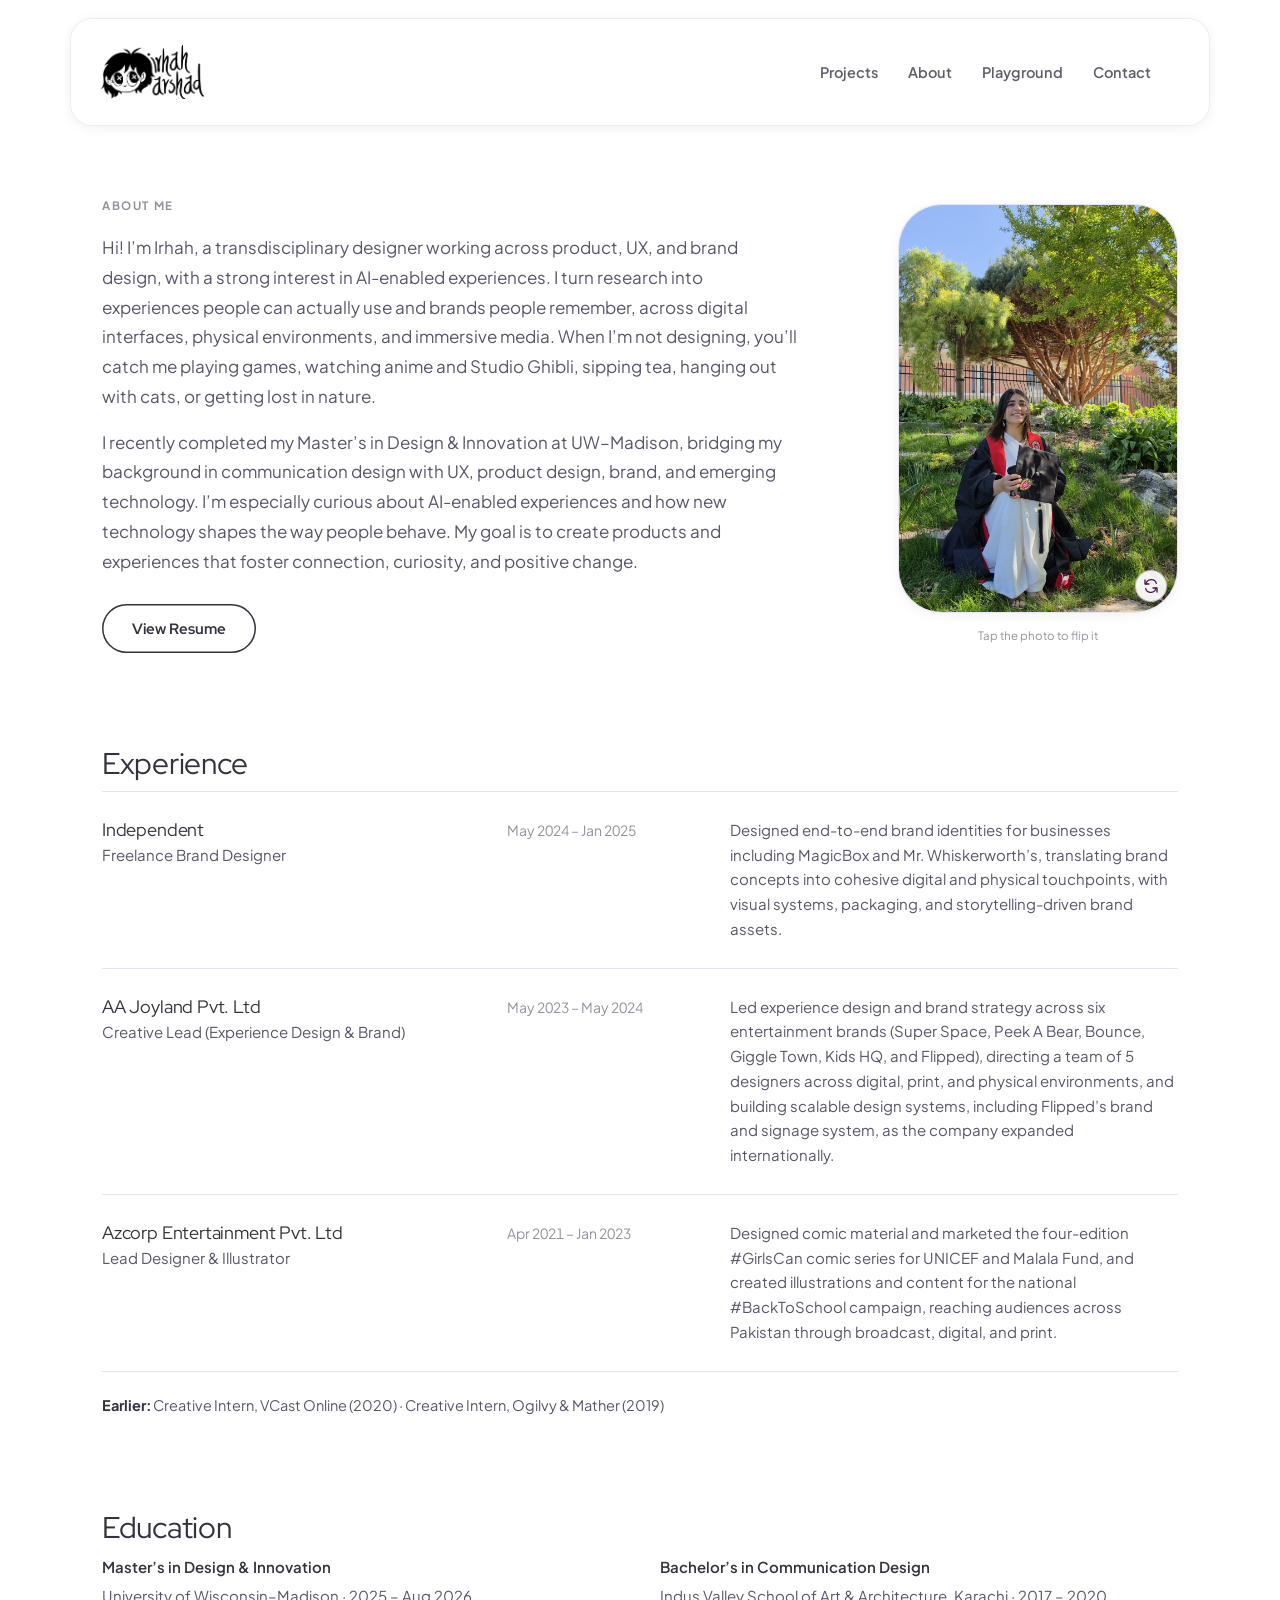
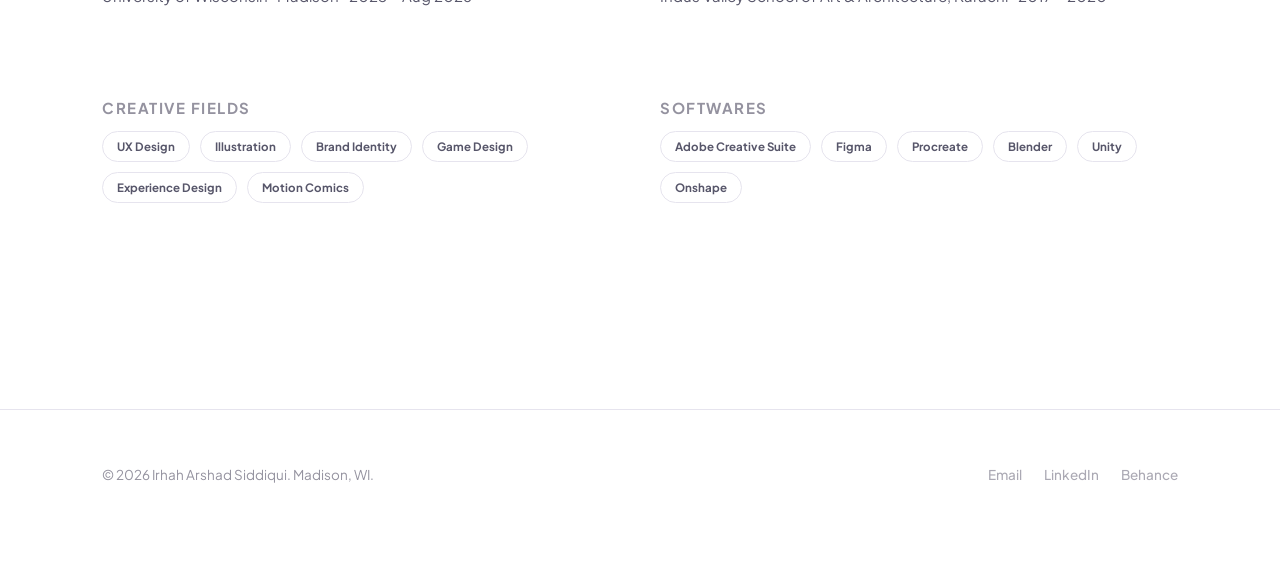
==== about.html @ 3fa9f6f8 "Add favicon, add Imposter Lamp photo slideshow to the Playground, redesign the About page, re-crop t" ====
<!doctype html>
<html lang="en">
<head>
<meta charset="utf-8">
<meta name="viewport" content="width=device-width, initial-scale=1">
<title>About &middot; Irhah Arshad Siddiqui</title>
<link rel="stylesheet" href="css/style.css?v=7">
<link rel="icon" href="favicon.ico" sizes="any">
<link rel="icon" type="image/png" sizes="32x32" href="assets/favicon/favicon-32.png">
<link rel="icon" type="image/png" sizes="16x16" href="assets/favicon/favicon-16.png">
<link rel="apple-touch-icon" href="assets/favicon/apple-touch-icon.png">
    <style>
    .ab-main { padding-top: clamp(150px, 22vh, 200px); padding-bottom: 110px; }
    .ab-eyebrow { display: block; margin-bottom: 20px; font-weight: 700; font-size: 11.5px; letter-spacing: 0.14em; text-transform: uppercase; color: var(--ink-faint); }
    .ab-statement { font-family: var(--font-serif); font-weight: 400; font-size: clamp(24px, 3.3vw, 40px); line-height: 1.28; letter-spacing: -0.005em; color: var(--ink); max-width: 28em; margin: 0; text-wrap: pretty; }
    .ab-sub { margin: 26px 0 0; max-width: 56ch; font-size: 16.5px; line-height: 1.7; color: var(--ink-soft); }
    .ab-intro .btn { margin-top: 28px; }

    .ab-intro { display: grid; grid-template-columns: minmax(0, 1fr) auto; gap: 40px clamp(36px, 6vw, 80px); align-items: center; }
    .ab-intro .ab-statement, .ab-intro .ab-sub { font-family: var(--font); font-weight: 400; font-size: 17px; line-height: 1.75; letter-spacing: 0; color: var(--ink-soft); max-width: 58ch; margin: 0; }
    .ab-intro .ab-sub { margin-top: 16px; }
    .ab-photo { margin: 0; width: clamp(220px, 24vw, 280px); }
    .ab-photo .id-card-block { margin: 0; }
    .ab-photo figcaption { margin-top: 10px; font-size: 15px; font-weight: 600; color: var(--ink); text-align: center; }
    @media (max-width: 860px) { .ab-intro { grid-template-columns: 1fr; } .ab-photo { width: min(60vw, 240px); margin: 8px auto 0; } }

    /* scattered picture cards */
    .ab-scatter { display: flex; flex-direction: column; max-width: 820px; margin: clamp(48px, 7vw, 90px) auto 0; padding-bottom: 20px; }
    .pc { margin: 0; width: clamp(210px, 26vw, 300px); transition: transform .45s cubic-bezier(.2,.8,.3,1), opacity .6s ease; }
    .pc + .pc { margin-top: clamp(-210px, -15vw, -120px); }
    .pc[data-side="l"] { align-self: flex-start; margin-left: clamp(0px, 3vw, 40px); }
    .pc[data-side="r"] { align-self: flex-end; margin-right: clamp(0px, 3vw, 40px); }
    .pc:not(.pc-id) { transform: rotate(var(--rot, 0deg)); }
    .pc:not(.pc-id):hover { transform: rotate(0deg) translateY(-6px); }
    .pc.pre { opacity: 0; }
    .pc[data-side="l"].pre { transform: translateX(-56px) rotate(var(--rot, 0deg)); }
    .pc[data-side="r"].pre { transform: translateX(56px) rotate(var(--rot, 0deg)); }
    .pc-media { position: relative; aspect-ratio: 4 / 5; border-radius: 22px; background: var(--tint); overflow: hidden; display: grid; place-items: center; box-shadow: 0 14px 30px rgba(22,21,29,0.10); }
    .pc-icon { width: 34%; height: auto; color: rgba(52,50,62,0.55); }
    .pc-media img { position: absolute; inset: 0; width: 100%; height: 100%; object-fit: cover; display: block; }
    .pc figcaption { margin-top: 12px; font-size: 15px; font-weight: 600; color: var(--ink); text-align: center; }
    .pc-id { width: clamp(220px, 26vw, 280px); }
    .pc-id .id-card-block { margin: 0; }
    .pc-id figcaption { margin-top: 10px; }

    /* experience */
    .ab-section { margin-top: clamp(56px, 7vw, 96px); }
    .ab-section > h2 { font-family: var(--font-serif); font-weight: 400; font-size: clamp(22px, 2.6vw, 30px); margin: 0 0 8px; }
    .ab-row { display: grid; grid-template-columns: minmax(0, 1.1fr) minmax(0, 0.55fr) minmax(0, 1.35fr); gap: 12px 40px; padding: 26px 0; border-top: 1px solid var(--border); align-items: baseline; }
    .ab-row:last-of-type { border-bottom: 1px solid var(--border); }
    .ab-row h3 { font-size: 18px; margin: 0; }
    .ab-row .role { display: block; margin-top: 4px; font-size: 15px; color: var(--ink-soft); font-weight: 400; font-family: var(--font); }
    .ab-row .when { font-size: 14px; color: var(--ink-faint); font-variant-numeric: tabular-nums; }
    .ab-row p { margin: 0; font-size: 15px; line-height: 1.65; color: var(--ink-soft); }
    .ab-also { margin: 22px 0 0; font-size: 14.5px; color: var(--ink-soft); }
    .ab-also strong { color: var(--ink); }
    .ab-edu { display: grid; grid-template-columns: repeat(2, minmax(0, 1fr)); gap: 24px 40px; margin-top: 8px; }
    .ab-edu p { margin: 0; font-size: 15px; color: var(--ink-soft); }
    .ab-edu .deg { color: var(--ink); font-weight: 600; margin-bottom: 4px; }
    .ab-tools { display: grid; grid-template-columns: repeat(2, minmax(0, 1fr)); gap: 32px 40px; margin-top: 8px; }
    .ab-tools h3 { font-size: 15px; margin: 0 0 14px; color: var(--ink-faint); font-family: var(--font); font-weight: 700; letter-spacing: 0.1em; text-transform: uppercase; }
    .ab-tools .tag-row { display: flex; flex-wrap: wrap; gap: 10px; }
    @media (max-width: 860px) {
      .ab-row { grid-template-columns: 1fr; gap: 6px; padding: 22px 0; }
      .ab-edu, .ab-tools { grid-template-columns: 1fr; }
      .pc { width: min(44vw, 230px); }
      .pc + .pc { margin-top: -90px; }
      .pc-id { width: min(60vw, 240px); }
      .pc-id + .pc { margin-top: 12px; }
      .pc[data-side="l"] { margin-left: 0; } .pc[data-side="r"] { margin-right: 0; }
    }
    @media (max-width: 480px) { .ab-main { padding-inline: 24px; } .pc[data-side="r"] { margin-right: 4px; } }
    @media (prefers-reduced-motion: reduce) { .pc { transition: none; } .pc.pre { opacity: 1; transform: rotate(var(--rot, 0deg)); } }
  </style>
</head>
<body>

<nav class="site-nav">
  <div class="nav-row">
    <a class="logo" href="index.html">
      <img class="logo-light" src="assets/logo-black.png" alt="Irhah Arshad">
      <img class="logo-dark" src="assets/logo-white.png" alt="Irhah Arshad">
    </a>
    <div class="nav-right">
      <div class="nav-links">
        <a href="index.html#work">Projects</a>
        <a href="about.html">About</a>
        <a href="playground.html">Playground</a>
        <a href="contact.html">Contact</a>
      </div>
      <div class="nav-tools">
        <button class="icon-btn hamburger" data-hamburger aria-label="Open menu" aria-expanded="false">
          <svg viewBox="0 0 24 24" fill="none" stroke="currentColor" stroke-width="1.8" stroke-linecap="round"><path d="M4 7h16M4 12h16M4 17h16"/></svg>
        </button>
      </div>
    </div>
  </div>
  <div class="mobile-menu">
    <a href="index.html#work">Projects</a>
    <a href="about.html">About</a>
    <a href="playground.html">Playground</a>
    <a href="contact.html">Contact</a>
  </div>
</nav>


<main class="wrap ab-main">

  <section class="ab-intro reveal">
    <div class="ab-intro-text">
      <span class="ab-eyebrow">About me</span>
      <p class="ab-statement">Hi! I&rsquo;m Irhah, a transdisciplinary designer working across product, UX, and brand design, with a strong interest in AI-enabled experiences. I turn research into experiences people can actually use and brands people remember, across digital interfaces, physical environments, and immersive media. When I&rsquo;m not designing, you&rsquo;ll catch me playing games, watching anime and Studio Ghibli, sipping tea, hanging out with cats, or getting lost in nature.</p>
      <p class="ab-sub">I recently completed my Master&rsquo;s in Design &amp; Innovation at UW&ndash;Madison, bridging my background in communication design with UX, product design, brand, and emerging technology. I&rsquo;m especially curious about AI-enabled experiences and how new technology shapes the way people behave. My goal is to create products and experiences that foster connection, curiosity, and positive change.</p>
      <a class="btn btn-primary" href="assets/Irhah-Arshad-Resume.pdf" target="_blank" rel="noopener">View Resume</a>
    </div>
    <figure class="ab-photo">
    <div class="id-card-block">
      <div class="id-card-stage">
        <div class="id-card-wrap">
          <div class="id-card" data-id-card>
            <div class="id-card-flip" data-flip>
              <div class="id-card-face front">
                <img class="id-card-photo" src="assets/about/irhah-graduation.jpg" alt="Irhah Arshad Siddiqui at her graduation, holding her cap, on the UW&ndash;Madison campus">
                <span class="flip-badge" aria-hidden="true">
                  <svg viewBox="0 0 24 24" fill="none" stroke="currentColor" stroke-width="2" stroke-linecap="round" stroke-linejoin="round"><path d="M3 3v6h6"/><path d="M21 21v-6h-6"/><path d="M4.5 9A8 8 0 0 1 20 8M19.5 15A8 8 0 0 1 4 16"/></svg>
                </span>
              </div>
              <div class="id-card-face back">
                <svg class="id-card-art" viewBox="0 0 275 402" fill="none" xmlns="http://www.w3.org/2000/svg" data-card-svg></svg>
                <span class="id-card-label">Designer ID</span>
                <div class="id-card-fields" data-fields></div>
              </div>
            </div>
          </div>
        </div>
      </div>
      <p class="id-card-hint">Tap the photo to flip it</p>
    </div>
    </figure>
  </section>

  <section class="ab-section">
    <h2>Experience</h2>
    <div class="ab-row"><div><h3>Independent</h3><span class="role">Freelance Brand Designer</span></div><span class="when">May 2024 &ndash; Jan 2025</span><p>Designed end-to-end brand identities for businesses including MagicBox and Mr. Whiskerworth&rsquo;s, translating brand concepts into cohesive digital and physical touchpoints, with visual systems, packaging, and storytelling-driven brand assets.</p></div>
    <div class="ab-row"><div><h3>AA Joyland Pvt. Ltd</h3><span class="role">Creative Lead (Experience Design &amp; Brand)</span></div><span class="when">May 2023 &ndash; May 2024</span><p>Led experience design and brand strategy across six entertainment brands (Super Space, Peek A Bear, Bounce, Giggle Town, Kids HQ, and Flipped), directing a team of 5 designers across digital, print, and physical environments, and building scalable design systems, including Flipped&rsquo;s brand and signage system, as the company expanded internationally.</p></div>
    <div class="ab-row"><div><h3>Azcorp Entertainment Pvt. Ltd</h3><span class="role">Lead Designer &amp; Illustrator</span></div><span class="when">Apr 2021 &ndash; Jan 2023</span><p>Designed comic material and marketed the four-edition #GirlsCan comic series for UNICEF and Malala Fund, and created illustrations and content for the national #BackToSchool campaign, reaching audiences across Pakistan through broadcast, digital, and print.</p></div>
    <p class="ab-also"><strong>Earlier:</strong> Creative Intern, VCast Online (2020) &middot; Creative Intern, Ogilvy &amp; Mather (2019)</p>
  </section>

  <section class="ab-section">
    <h2>Education</h2>
    <div class="ab-edu">
      <div><p class="deg">Master&rsquo;s in Design &amp; Innovation</p><p>University of Wisconsin&ndash;Madison &middot; 2025 &ndash; Aug 2026</p></div>
      <div><p class="deg">Bachelor&rsquo;s in Communication Design</p><p>Indus Valley School of Art &amp; Architecture, Karachi &middot; 2017 &ndash; 2020</p></div>
    </div>
  </section>

  <section class="ab-section">
    <div class="ab-tools">
      <div><h3>Creative fields</h3><div class="tag-row"><span class="tag-outline">UX Design</span><span class="tag-outline">Illustration</span><span class="tag-outline">Brand Identity</span><span class="tag-outline">Game Design</span><span class="tag-outline">Experience Design</span><span class="tag-outline">Motion Comics</span></div></div>
      <div><h3>Softwares</h3><div class="tag-row"><span class="tag-outline">Adobe Creative Suite</span><span class="tag-outline">Figma</span><span class="tag-outline">Procreate</span><span class="tag-outline">Blender</span><span class="tag-outline">Unity</span><span class="tag-outline">Onshape</span></div></div>
    </div>
  </section>

</main>

<footer class="site-footer">
  <div class="wrap footer-row">
    <div>© 2026 Irhah Arshad Siddiqui. Madison, WI.</div>
    <div class="footer-links">
      <a href="mailto:irhahdesigns@gmail.com">Email</a>
      <a href="https://www.linkedin.com/in/irhah-arshad" target="_blank" rel="noopener">LinkedIn</a>
      <a href="https://www.behance.net/irhaharshad" target="_blank" rel="noopener">Behance</a>
    </div>
  </div>
</footer>

<script src="js/main.js?v=6"></script>
<script>window.va = window.va || function () { (window.vaq = window.vaq || []).push(arguments); };</script>
<script defer src="/_vercel/insights/script.js"></script>
</body>
</html>
---- css/style.css ----
/* ==========================================================================
   Irhah Arshad Siddiqui — Portfolio Design System
   Two-typeface pairing: Red Hat Display (--font-serif, the site's "display"
   token — kept the same variable name so every existing heading/button rule
   that already reads it just picks up the new face) for headings (h1–h4)
   and buttons, Plus Jakarta Sans (--font) for body copy, nav, and labels.
   White base, glass nav, per-project accent color.
   ========================================================================== */

@import url('https://fonts.googleapis.com/css2?family=Red+Hat+Display:ital,wght@0,400;0,500;0,600;0,700;0,800;1,400;1,500&display=swap');
@import url('https://fonts.googleapis.com/css2?family=Plus+Jakarta+Sans:ital,wght@0,400;0,500;0,600;0,700;0,800;1,400;1,500&display=swap');
@import url('https://fonts.googleapis.com/css2?family=Poppins:wght@400;500;600;700&display=swap');
@import url('https://fonts.googleapis.com/css2?family=Playfair+Display:wght@400;600;700&display=swap');
@import url('https://fonts.googleapis.com/css2?family=Source+Sans+3:wght@400;600;700&display=swap');

:root {
  /* Neutrals — a cool, faintly violet-leaning gray scale (not pure gray),
     tuned to sit near the purple accent rather than fight it. */
  --bg: #ffffff;
  --bg-soft: #f6f5f9;
  --ink: #34323e;
  --ink-soft: #57566a;
  --ink-faint: #94929f;
  --border: #e6e4ee;
  --card-bg: #ffffff;

  --nav-bg: rgba(255, 255, 255, 0.68);
  --nav-border: rgba(22, 21, 29, 0.08);

  /* Default accent — neutral ink everywhere except inside a project, where
     each case study overrides these three via inline style on <body> */
  --accent: var(--ink);
  --accent-ink: #ffffff;
  --accent-tint: var(--bg-soft);
  --accent-tint-strong: var(--border);

  --font: 'Plus Jakarta Sans', -apple-system, BlinkMacSystemFont, 'Segoe UI', sans-serif;
  --font-serif: 'Red Hat Display', var(--font);
  --font-mono: var(--font);

  /* Type scale — one family, wide weight range */
  --fs-display: clamp(38px, 6vw, 60px);
  --fs-h1: clamp(32px, 4.6vw, 48px);
  --fs-h2: clamp(24px, 3vw, 32px);
  --fs-h3: 19px;
  --fs-body-lg: 17px;
  --fs-body: 15.5px;
  --fs-small: 13.5px;
  --fs-label: 12px;

  --r-sm: 10px;
  --r-md: 16px;
  --r-lg: 22px;
  --r-pill: 999px;
  --shadow-sm: 0 2px 12px rgba(22, 21, 29, 0.06);
  --shadow-md: 0 14px 34px rgba(22, 21, 29, 0.11);

  --gap-md: 28px;
  --gap-lg: 52px;
  --gap-xl: 96px;

  color-scheme: light;
}


/* ---------- Reset / base ---------- */
* { box-sizing: border-box; }
/* overflow-x: hidden lives on <html> only. Setting it on <body> too used
   to create a second, independent scroll box: whenever body's own content
   box ended up a few pixels taller than body itself (easy to trigger with
   margin-collapsing on some page layouts, e.g. the homepage hero), body
   silently became the element wheel/trackpad scrolling landed on. It had
   almost no room to scroll, so it absorbed the input and never handed it
   off to <html> -- the page looked stuck and only the native scrollbar
   (which always targets <html>) still worked. One element owning the
   horizontal clip avoids the whole class of bug. */
html { scroll-behavior: smooth; overflow-x: hidden; }
body {
  margin: 0;
  background: var(--bg);
  color: var(--ink);
  font-family: var(--font);
  font-size: var(--fs-body);
  -webkit-font-smoothing: antialiased;
  text-rendering: optimizeLegibility;
  transition: background 0.25s ease, color 0.25s ease;
}
img, video { max-width: 100%; display: block; }
a { color: inherit; text-decoration: none; }
.wrap { max-width: 1140px; margin: 0 auto; padding: 0 32px; }
/* Case-study pages read as long-form text, not a dashboard — a narrower, editorial
   column keeps body copy and full-width elements (grids, banners) from reading as
   mismatched at large viewport widths. Scoped so the homepage's wider gallery layout
   is untouched. */
main.wrap:has(.cs-header) { max-width: 980px; }
h1, h2, h3, h4 { margin: 0; font-family: var(--font-serif); font-weight: 400; letter-spacing: -0.01em; text-wrap: balance; }
p { margin: 0; line-height: 1.65; color: var(--ink-soft); font-size: var(--fs-body-lg); max-width: 78ch; }
strong { color: var(--ink); font-weight: 700; }
::selection { background: var(--accent-tint-strong); color: var(--ink); }

.eyebrow {
  font-size: var(--fs-label);
  font-weight: 700;
  letter-spacing: 0.09em;
  text-transform: uppercase;
  color: var(--accent);
}

/* ---------- Buttons ---------- */
.btn {
  display: inline-flex;
  align-items: center;
  gap: 8px;
  font-family: var(--font-serif);
  font-weight: 700;
  font-size: 14.5px;
  padding: 15px 30px;
  border-radius: var(--r-pill);
  cursor: pointer;
  border: none;
  transition: transform 0.25s cubic-bezier(.2,.8,.3,1.2), box-shadow 0.25s ease, background 0.2s ease;
}
.btn-primary { background: transparent; color: var(--ink); box-shadow: inset 0 0 0 1.5px var(--ink); }
.btn-primary:hover { transform: translateY(-2px) scale(1.02); background: var(--ink); color: var(--bg); box-shadow: inset 0 0 0 1.5px var(--ink); }
.btn-primary:active { transform: translateY(0) scale(0.99); }
.btn-secondary { background: transparent; color: var(--ink); box-shadow: inset 0 0 0 1.5px var(--border-strong, var(--border)); }
.btn-secondary:hover { transform: translateY(-2px) scale(1.02); background: var(--card-bg); }
.btn-secondary:active { transform: translateY(0) scale(0.99); }

/* ---------- Navigation ---------- */
.site-nav {
  position: fixed;
  top: 18px;
  left: 50%;
  transform: translateX(-50%);
  width: min(1140px, calc(100% - 32px));
  z-index: 100;
  background: var(--nav-bg);
  border: 1px solid var(--nav-border);
  border-radius: var(--r-lg);
  backdrop-filter: blur(20px) saturate(170%);
  -webkit-backdrop-filter: blur(20px) saturate(170%);
  box-shadow: var(--shadow-sm);
  transition: box-shadow 0.3s ease, background 0.3s ease;
}
.site-nav .nav-row { display: flex; align-items: center; justify-content: space-between; padding: 26px 30px; }
.site-nav .nav-right { display: flex; align-items: center; gap: 28px; }
.site-nav .logo { font-weight: 800; font-size: 16.5px; letter-spacing: -0.01em; }
.site-nav .logo img { height: 54px; width: auto; }
.site-nav .logo .logo-light { display: block; }
.site-nav .logo .logo-dark { display: none; }

.coe-logo-light { display: block; }

.nav-links { display: flex; gap: 30px; font-size: 14.5px; font-weight: 600; }
.nav-links a { opacity: 0.78; transition: opacity 0.2s ease, transform 0.2s ease; display: inline-block; }
.nav-links a:hover { opacity: 1; transform: translateY(-1px); }
.nav-tools { display: flex; align-items: center; gap: 8px; }
.icon-btn {
  width: 36px; height: 36px;
  display: flex; align-items: center; justify-content: center;
  border-radius: 50%; border: none; background: transparent;
  color: var(--ink); cursor: pointer;
  transition: background 0.2s ease, transform 0.2s ease;
}
.icon-btn:hover { background: var(--bg-soft); transform: scale(1.06); }
.icon-btn svg { width: 18px; height: 18px; }
.hamburger { display: none; }

.mobile-menu {
  display: none;
  flex-direction: column;
  gap: 2px;
  padding: 0 22px 16px;
  font-size: 14.5px;
  font-weight: 600;
}
.mobile-menu a { padding: 9px 0; opacity: 0.8; }
.mobile-menu a:hover { opacity: 1; }
@media (max-width: 720px) {
  .nav-links { display: none; }
  .hamburger { display: flex; }
  .mobile-menu.open { display: flex; }
}

/* ---------- Section nav (right-side jump list) ----------
   A standing vertical list of section names, always visible (not a
   hover-only dot), right-aligned against the edge of the viewport so it
   reads like a sidebar without taking layout space from the column of
   text beside it. Inactive labels sit in a quiet, muted tone; the
   section currently in view is picked out in the page's accent color
   with a small tick mark, so it is legible at a glance on a long page. */
.section-rail {
  position: fixed; right: 28px; top: 50%; transform: translateY(-50%);
  z-index: 90; display: flex; flex-direction: column; align-items: flex-end; gap: 13px;
}
@media (max-width: 1100px) { .section-rail { display: none; } }
.section-rail .dot {
  position: relative; width: auto; height: auto; background: none; border-radius: 0;
  display: flex; align-items: center; gap: 8px;
  padding: 1px 0; cursor: pointer;
  font-size: 12.5px; font-weight: 600; line-height: 1.3; white-space: nowrap;
  color: var(--ink-faint);
  transition: color 0.2s ease;
}
.section-rail .dot:hover { color: var(--ink-soft); }
.section-rail .dot.active { color: var(--accent); }
.section-rail .dot::after {
  content: ""; width: 14px; height: 1.5px; border-radius: 1px;
  background: var(--border); flex-shrink: 0;
  transition: background 0.2s ease, width 0.2s ease;
}
.section-rail .dot.active::after { background: var(--accent); width: 22px; }
.section-rail .dot .dot-label { position: static; opacity: 1; pointer-events: none; background: none; border: none; padding: 0; }

/* ---------- Hero ---------- */
.hero { padding: clamp(200px, 34vh, 360px) 0 110px; position: relative; }
.hero-copy { text-align: left; position: relative; z-index: 1; max-width: none; }
.hero-copy h1 { font-size: clamp(30px, 4.6vw, 48px); font-weight: 400; line-height: 1.1; max-width: none; }
.hero-copy h1 .hero-lead { display: block; font-weight: 400; color: var(--ink); }
.hero-copy h1 .hl-2 { display: block; margin-top: 4px; font-size: clamp(30px, 4.6vw, 48px); font-weight: 400; line-height: 1.2; color: var(--ink-soft); max-width: none; }
/* Plain stacked sentences, no uppercase labels -- matches the placement
   of the meta line under the headline on dannyckm.com (role/status line,
   then a second line), rather than a label/value fact grid. */
.hero-copy .hero-meta { margin-top: 28px; display: flex; flex-direction: column; gap: 6px; }
.hero-copy .hero-meta p { margin: 0; font-size: clamp(15px, 1.6vw, 17px); color: var(--ink-soft); line-height: 1.5; }
.hero-copy .hero-actions { display: flex; gap: 12px; flex-wrap: wrap; margin-top: 32px; }

/* ---------- Hero: orb glow ----------
   A blurred canvas orb in the top-right of the hero: crisp, hard-edged
   shapes drawn on the canvas, with the actual softness coming entirely
   from the CSS blur on the outer wrapper (see initHeroGlow in main.js).
   Colors, pattern ("marbled waves") and motion ("wave", speed 1.4x /
   movement 2.5x) are fixed to what was approved in the hero redesign lab. */
.hero-orb-wrap {
  position: absolute; z-index: 0; pointer-events: none;
  width: clamp(240px, 27vw, 420px); height: clamp(240px, 27vw, 420px);
  top: 50%; right: clamp(-10px, 1vw, 30px);
  transform: translateY(-50%);
  filter: blur(clamp(22px, 3.2vw, 48px));
  -webkit-mask-image: radial-gradient(circle at 50% 50%, black 0%, black 32%, transparent 68%);
  mask-image: radial-gradient(circle at 50% 50%, black 0%, black 32%, transparent 68%);
  mix-blend-mode: normal;
}
.hero-orb-clip { position: relative; width: 100%; height: 100%; overflow: hidden; clip-path: circle(50% at 50% 50%); }
#heroGlow { position: absolute; inset: 0; width: 100%; height: 100%; display: block; }
/* film-grain layer -- sits outside the blurred canvas so the texture
   itself stays crisp on top of the soft blurred color field underneath. */
.hero-orb-grain {
  position: absolute; inset: 0; pointer-events: none; opacity: 0.22;
  clip-path: circle(50% at 50% 50%);
  mix-blend-mode: overlay;
  background-image: url("data:image/svg+xml,%3Csvg xmlns='http://www.w3.org/2000/svg' width='140' height='140'%3E%3Cfilter id='n'%3E%3CfeTurbulence type='fractalNoise' baseFrequency='0.85' numOctaves='2' stitchTiles='stitch'/%3E%3C/filter%3E%3Crect width='100%25' height='100%25' filter='url(%23n)'/%3E%3C/svg%3E");
  background-size: 140px 140px;
}
@media (max-width: 700px) {
  .hero { min-height: 0; display: block; padding: 140px 0 60px; }
  .hero-orb-wrap { position: relative; width: min(50vw, 180px); height: min(50vw, 180px); top: 0; right: 0; transform: none; margin: 0 auto 24px; filter: blur(clamp(12px, 4vw, 20px)); }
  .hero-copy { text-align: center; max-width: none; }
  .hero-copy h1 { max-width: none; margin-left: auto; margin-right: auto; }
  .hero-copy h1 .hl-2 { max-width: none; margin-left: auto; margin-right: auto; }
  .hero-copy .hero-meta { align-items: center; }
  .hero-copy .hero-actions { justify-content: center; }
}

/* ---------- Playground: moving gradient background ----------
   Same marbled-wave canvas/palette as the hero orb (#heroGlow), drawn
   full-viewport behind the Playground page's content instead of inside
   a small blurred circle. Softness still comes entirely from the CSS
   blur on the wrapper, not a pre-blurred gradient; drawn on #pageGradient
   by initMarbledGradient("pageGradient") in main.js. */
body.gradient-page {
  background: #f6f0e4;
  background-attachment: fixed;
}
body.gradient-page .mw-tile { border-color: rgba(22, 21, 29, 0.1); background: rgba(255, 255, 255, 0.55); backdrop-filter: blur(6px); }
body.gradient-page .mw-tile:hover { box-shadow: 0 16px 40px rgba(220, 140, 120, 0.28), 0 6px 20px rgba(0, 0, 0, 0.1); }
body.gradient-page .site-nav { background: rgba(255, 255, 255, 0.6); }

.page-gradient-wrap {
  position: fixed; inset: 0; z-index: -1; pointer-events: none;
  filter: blur(clamp(50px, 6vw, 120px));
}
.page-gradient-clip { position: relative; width: 100%; height: 100%; overflow: hidden; }
#pageGradient { position: absolute; inset: 0; width: 100%; height: 100%; display: block; }
.page-gradient-grain {
  position: fixed; inset: 0; z-index: -1; pointer-events: none; opacity: 0.18;
  mix-blend-mode: overlay;
  background-image: url("data:image/svg+xml,%3Csvg xmlns='http://www.w3.org/2000/svg' width='140' height='140'%3E%3Cfilter id='n'%3E%3CfeTurbulence type='fractalNoise' baseFrequency='0.85' numOctaves='2' stitchTiles='stitch'/%3E%3C/filter%3E%3Crect width='100%25' height='100%25' filter='url(%23n)'/%3E%3C/svg%3E");
  background-size: 140px 140px;
}

/* ---------- How I Work: icon grid (after Explore My Work) ---------- */
.hiw-section { margin-top: 70px; padding-bottom: var(--gap-xl); }
.hiw-frame { padding: 0; }
.hiw-head { max-width: 640px; margin: 0 auto; text-align: center; }
.hiw-eyebrow {
  display: block; font-family: var(--font); font-weight: 700; font-size: 11.5px;
  letter-spacing: 0.1em; text-transform: uppercase; color: var(--ink-faint); margin-bottom: 10px;
}
.hiw-title { margin-top: 0; }
.hiw-title em { font-style: italic; }
.hiw-location {
  display: inline-flex; align-items: center; gap: 6px; margin-top: 10px;
  font-family: var(--font); font-size: 12.5px; font-weight: 600; letter-spacing: 0.03em;
  color: var(--ink-faint);
}
.hiw-location svg { width: 13px; height: 13px; stroke: var(--ink-faint); flex-shrink: 0; }
.hiw-intro { margin: 16px auto 0; text-align: center; }
.hiw-grid {
  display: grid; grid-template-columns: repeat(3, 1fr); gap: 18px;
  margin-top: 44px;
}
@media (max-width: 900px) { .hiw-grid { grid-template-columns: 1fr 1fr; } }
@media (max-width: 600px) { .hiw-grid { grid-template-columns: 1fr; } }
.hiw-tile {
  background: var(--card-bg); border: 1px solid var(--border); border-radius: var(--r-lg);
  padding: 26px 24px; transition: transform 0.3s cubic-bezier(.2,.8,.3,1.2), box-shadow 0.3s ease, border-color 0.3s ease;
}
.hiw-tile:hover { transform: translateY(-3px); box-shadow: var(--shadow-md); border-color: var(--accent-tint-strong); }
.hiw-icon {
  display: inline-flex; align-items: center; justify-content: center; width: 42px; height: 42px;
  border-radius: 12px; background: var(--accent-tint); margin-bottom: 16px;
}
.hiw-icon svg { width: 20px; height: 20px; stroke: var(--ink); }
.hiw-tile h3 { font-size: 16.5px; font-weight: 600; font-family: var(--font); color: var(--ink); letter-spacing: -0.005em; }
.hiw-tile p { font-size: 13.5px; margin-top: 8px; color: var(--ink-soft); line-height: 1.55; }

/* ---------- Toolkit: categorized tag-cloud ---------- */
.tools-cloud { margin-top: 60px; padding-top: 44px; border-top: 1px solid var(--border); }
.tools-cloud > .hiw-eyebrow { text-align: center; }
.tools-groups { display: flex; flex-direction: column; gap: 22px; margin-top: 20px; max-width: 760px; margin-left: auto; margin-right: auto; }
.tools-group { display: flex; flex-wrap: wrap; align-items: baseline; gap: 14px 18px; justify-content: center; }
.tools-cat {
  font-family: var(--font); font-weight: 700; font-size: 11.5px; letter-spacing: 0.06em; text-transform: uppercase;
  color: var(--ink-faint); flex: 0 0 auto; min-width: 168px; text-align: right;
}
.tools-row { display: flex; flex-wrap: wrap; gap: 9px; flex: 1 1 auto; }
@media (max-width: 700px) {
  .tools-group { flex-direction: column; align-items: center; gap: 8px; }
  .tools-cat { text-align: center; min-width: 0; }
  .tools-row { justify-content: center; }
}
.tools-note { text-align: center; font-size: 12px; color: var(--ink-faint); margin: 22px 0 0; font-style: italic; }

/* ---------- Toolkit: outline logo/icon tiles (sampopek-style) ---------- */
.tools-cat-block { max-width: 820px; margin: 0 auto 34px; }
.tools-cat-block:last-child { margin-bottom: 0; }
.tools-cat-label {
  display: block; font-family: var(--font); font-weight: 700; font-size: 11px;
  letter-spacing: 0.07em; text-transform: uppercase; color: var(--ink-faint); margin-bottom: 14px;
  text-align: center;
}
.tools-cat-label em { font-style: normal; font-weight: 500; letter-spacing: 0.02em; text-transform: none; }
.tools-tile-grid { display: grid; grid-template-columns: repeat(auto-fill, minmax(126px, 1fr)); gap: 10px; }
.tools-tile {
  display: flex; flex-direction: column; align-items: center; justify-content: center; gap: 9px;
  border: 1px solid var(--border); border-radius: var(--r-md); background: var(--card-bg);
  padding: 16px 8px; text-align: center;
  transition: border-color 0.25s ease, transform 0.25s ease, box-shadow 0.25s ease;
}
.tools-tile:hover { border-color: var(--ink-faint); transform: translateY(-2px); box-shadow: var(--shadow-sm); }
/* Every icon slot shares one frame — 28x28, 1px border, same background —
   whatever sits inside it (a bare svg, initials, or a real logo image). */
.tools-tile-icon {
  display: flex; align-items: center; justify-content: center; box-sizing: border-box;
  width: 28px; height: 28px; flex-shrink: 0; border-radius: 7px;
  border: 1px solid var(--border); background: var(--bg); color: var(--ink);
}
.tools-tile-icon svg { width: 16px; height: 16px; stroke: currentColor; }
.tools-tile-icon.badge { font-family: var(--font); font-weight: 800; font-size: 11px; letter-spacing: 0.01em; }
.tools-tile-icon.img { padding: 5px; overflow: hidden; }
.tools-tile-icon.img img { width: 100%; height: 100%; object-fit: contain; }
.tools-tile span:last-child { font-size: 11px; font-weight: 600; color: var(--ink); line-height: 1.3; }
.tools-tile span:last-child em { font-style: normal; color: var(--ink-faint); font-weight: 500; }
@media (max-width: 500px) { .tools-tile-grid { grid-template-columns: repeat(auto-fill, minmax(102px, 1fr)); } }

/* ---------- More of My Work: posters / 3D / illustration gallery ---------- */
.more-work { margin-top: 30px; padding-bottom: var(--gap-xl); }
.more-work .work-title { margin-top: 0; }
.more-work-intro { max-width: 620px; margin: 16px auto 0; text-align: center; }
.mw-grid {
  display: grid; grid-template-columns: repeat(3, 1fr); gap: 18px;
  margin-top: 44px;
}
@media (max-width: 900px) { .mw-grid { grid-template-columns: 1fr 1fr; } }
@media (max-width: 560px) { .mw-grid { grid-template-columns: 1fr; } }
.mw-tile {
  position: relative; aspect-ratio: 3 / 4; border-radius: var(--r-lg); overflow: hidden;
  border: 1px solid var(--border);
  background: linear-gradient(155deg, var(--mw-a, #d8cdf0), var(--mw-b, #f3e4ff));
  transition: transform 0.35s cubic-bezier(.2,.8,.3,1.2), box-shadow 0.35s ease;
}
.mw-tile:hover { transform: translateY(-4px); box-shadow: var(--shadow-md); }
.mw-tile.mw-wide { aspect-ratio: 4 / 3; }
@media (max-width: 560px) { .mw-tile, .mw-tile.mw-wide { aspect-ratio: 4 / 3; } }
.mw-cat {
  position: absolute; top: 14px; left: 14px; font-family: var(--font); font-weight: 700;
  font-size: 10px; letter-spacing: 0.08em; text-transform: uppercase; color: #2c1f45;
  background: rgba(255,255,255,0.72); padding: 5px 10px; border-radius: var(--r-pill);
}
.mw-caption {
  position: absolute; left: 0; right: 0; bottom: 0; padding: 34px 16px 14px;
  background: linear-gradient(to top, rgba(20,14,32,0.68), transparent);
}
.mw-title-text {
  display: block; font-family: var(--font-serif); font-weight: 500; font-size: 14.5px;
  color: #fff; line-height: 1.3;
}
.mw-tile video { position: absolute; inset: 0; width: 100%; height: 100%; object-fit: cover; }
.more-work-note { max-width: 620px; margin: 30px auto 0; text-align: center; font-size: 13px; color: var(--ink-faint); }

/* ---------- Origin story (personal narrative, before footer) ---------- */
.origin-section { margin-top: 90px; padding-bottom: 90px; }
.origin-grid { display: grid; grid-template-columns: 230px 1fr; gap: 48px; }
@media (max-width: 760px) { .origin-grid { grid-template-columns: 1fr; gap: 22px; } }
.origin-heading {
  font-family: var(--font-serif); font-weight: 400; font-size: clamp(21px, 2.3vw, 27px);
  line-height: 1.3; color: var(--ink);
}
.origin-copy { columns: 2; column-gap: 40px; }
.origin-copy p {
  font-family: var(--font); font-size: var(--fs-small); line-height: 1.8;
  color: var(--ink-soft); max-width: none;
  break-inside: avoid; margin: 0 0 22px;
}
@media (max-width: 760px) { .origin-copy { columns: 1; } }
.origin-glow-wrap { position: relative; overflow: visible; }
.origin-glow-wrap::before{
  content:""; position:absolute; z-index:0; pointer-events:none;
  width:750px; height:680px; left:-260px; top:-40px;
  background:
    radial-gradient(circle at 32% 30%, rgba(236,196,216,0.9) 0%, rgba(236,196,216,0) 62%),
    radial-gradient(circle at 60% 55%, rgba(243,179,147,0.8) 0%, rgba(243,179,147,0) 66%),
    radial-gradient(circle at 45% 68%, rgba(244,231,210,0.85) 0%, rgba(244,231,210,0) 70%);
  filter: blur(100px);
  animation: origin-glow-drift 22s ease-in-out infinite;
  will-change: transform;
}
@keyframes origin-glow-drift {
  0%   { transform: translate(0, 0) scale(1); }
  25%  { transform: translate(26px, -22px) scale(1.06); }
  50%  { transform: translate(-16px, 18px) scale(0.97); }
  75%  { transform: translate(-30px, -10px) scale(1.03); }
  100% { transform: translate(0, 0) scale(1); }
}
@media (prefers-reduced-motion: reduce) {
  .origin-glow-wrap::before { animation: none; }
}
@media (max-width: 760px) {
  .origin-glow-wrap::before { width: 420px; height: 380px; left: -60px; top: -20px; }
}
.origin-rule, .origin-statement, .origin-cta { position: relative; z-index: 1; }
.origin-rule { border: none; border-top: 1px dashed var(--border-strong, var(--border)); margin: 64px 0 40px; }
.origin-statement {
  font-family: var(--font-serif); font-weight: 400; font-size: clamp(32px, 6vw, 62px);
  line-height: 1.12; color: var(--ink); text-align: left; margin: 0;
}
.origin-statement em { font-style: italic; }
.origin-cta { margin-top: 32px; }

/* ---------- Work section heading ---------- */
.work-title {
  text-align: center; margin: 90px 0 0;
  font-family: var(--font-serif); font-weight: 400; font-size: var(--fs-h2);
  color: var(--ink);
}

/* ---------- Category tabs ----------
   Plain text by default, a soft fill on hover, and a 1px border only
   on the active tab -- no default border/background, matching the
   dannyckm.com filter-pill reference (icon + label, border appears only
   for the selected state; a hover fill, not a border, marks the rest). */
.cat-tabs { display: flex; justify-content: center; align-items: center; gap: 4px; margin: 26px 0 44px; flex-wrap: wrap; }
.cat-tab {
  display: inline-flex; align-items: center; gap: 8px;
  font-family: var(--font); font-size: 13.5px; font-weight: 700; padding: 12px 20px;
  border-radius: var(--r-pill); border: 1px solid transparent;
  background: transparent; color: var(--ink-soft); cursor: pointer;
  transition: background 0.2s ease, border-color 0.2s ease, color 0.2s ease;
}
.cat-tab svg { width: 16px; height: 16px; flex-shrink: 0; }
.cat-tab.active { background: transparent; color: var(--ink); border-color: var(--ink); }
.cat-tab:hover:not(.active) { background: var(--bg-soft); color: var(--ink); }

/* ---------- Project grid / cards ---------- */
.project-grid { display: grid; grid-template-columns: repeat(3, 1fr); gap: var(--gap-md) 22px; padding-bottom: var(--gap-xl); }
@media (max-width: 900px) { .project-grid { grid-template-columns: 1fr 1fr; } }
@media (max-width: 560px) { .project-grid { grid-template-columns: 1fr; } }
.project-card { display: block; opacity: 0; transform: translateY(22px); transition: opacity 0.6s ease, transform 0.6s ease; }
.project-card.in { opacity: 1; transform: translateY(0); }
.project-card .thumb {
  position: relative;
  aspect-ratio: 1 / 1; border-radius: var(--r-lg); overflow: hidden;
  background: var(--bg-soft); border: 1px solid var(--border);
  transition: transform 0.4s cubic-bezier(.2,.8,.3,1.2), box-shadow 0.4s ease;
}
.project-card .thumb img { width: 100%; height: 100%; object-fit: cover; transition: transform 0.5s cubic-bezier(.2,.8,.2,1); }
/* Hover effects are limited to devices with a real hover pointer: on touch
   screens (iOS especially) a hover that changes what is shown makes the first
   tap only "hover" and the second tap follow the link. */
@media (hover: hover) and (pointer: fine) {
  .project-card:hover .thumb { transform: translateY(-6px); box-shadow: var(--shadow-md); }
  .project-card:hover .thumb:not(.thumb-flip-hover):not(.thumb-hover-video) img { transform: scale(1.04); }
}

/* How Do We Love?: the still cubot art fades into the looping motion
   clip on hover, sized so the character matches the still art's scale. */
.thumb-hover-video .hover-video {
  position: absolute; inset: 0; width: 100%; height: 100%; object-fit: cover;
  opacity: 0; transition: opacity 0.35s ease;
}
@media (hover: hover) and (pointer: fine) {
  .project-card:hover .thumb-hover-video .hover-video { opacity: 1; }
}
@media (prefers-reduced-motion: reduce) {
  .thumb-hover-video .hover-video { transition: none; }
}

@media (prefers-reduced-motion: reduce) {
  .project-card .thumb img { transition: none; }
}

/* ---------- Flipped: a normal i at rest; hover bounces the dot down into
   the brand's own upside-down i (bar on top, dot below). Hovering the whole
   card triggers it, same gesture as the card's lift-on-hover. ---------- */
.thumb-flip-hover { position: relative; }
.thumb-flip-hover .flip-letters { width: 100%; height: 100%; object-fit: cover; display: block; }
.thumb-flip-hover .flip-bar {
  position: absolute;
  left: 27.130%; width: 3.611%; height: 14.444%;
  top: 56.852%;
  background: #fec00f;
  border-radius: 999px;
  transform: translate(-50%, -50%);
  transition: top 0.5s cubic-bezier(.30, 1.65, .5, 1);
}
.thumb-flip-hover .flip-dot {
  position: absolute;
  left: 27.130%; width: 3.565%; height: 3.565%;
  top: 46.481%;
  background: #fec00f;
  border-radius: 50%;
  transform: translate(-50%, -50%);
  transition: top 0.62s cubic-bezier(.27, 2.1, .42, 1);
}
@media (hover: hover) and (pointer: fine) {
  .project-card:hover .thumb-flip-hover .flip-bar { top: 51.907%; }
  .project-card:hover .thumb-flip-hover .flip-dot { top: 62.241%; }
}
@media (prefers-reduced-motion: reduce) {
  .thumb-flip-hover .flip-bar, .thumb-flip-hover .flip-dot { transition: none; }
}
.project-card .meta { padding: 18px 2px 0; }
.project-card .cat-label {
  font-size: 11.5px; font-weight: 700; letter-spacing: 0.08em; text-transform: uppercase;
  color: var(--accent); margin-bottom: 8px; display: block;
}
.project-card h3 { font-size: 21px; font-weight: 500; letter-spacing: -0.01em; }
.project-card .cats { font-size: var(--fs-small); color: var(--ink-faint); margin-top: 4px; }

/* ---------- Case study header ---------- */
.cs-header { padding: 172px 0 30px; }
.cs-header .tag-row { display: flex; gap: 8px; flex-wrap: wrap; }
.tag-pill {
  display: inline-block; font-size: 11.5px; font-weight: 700;
  padding: 7px 14px; border-radius: var(--r-pill);
  background: transparent; color: var(--accent);
  border: 1.5px solid var(--accent);
}
.tag-outline {
  display: inline-block; font-size: 11.5px; font-weight: 700;
  padding: 7px 14px; border-radius: var(--r-pill);
  border: 1px solid var(--border); color: var(--ink-soft);
}
.cs-header h1 { font-size: var(--fs-display); margin-top: 16px; }
.cs-header .hmw {
  font-style: normal; font-weight: 400;
  font-size: clamp(18px, 2.1vw, 21px); color: var(--ink-soft);
  max-width: 66ch; margin-top: 16px; line-height: 1.5;
}
.cs-header .lead {
  font-style: normal; font-weight: 400;
  font-size: clamp(18px, 2.1vw, 21px); color: var(--ink-soft);
  max-width: 66ch; margin-top: 16px; line-height: 1.5;
}

/* Quick facts: a row of bordered chips, sized to their content, sitting under the lead paragraph */
.quick-facts { display: flex; flex-wrap: wrap; gap: 14px; margin-top: 28px; max-width: none; }
.quick-facts .fact {
  padding: 13px 20px; border: 1px solid var(--border); border-radius: var(--r-md);
  background: var(--card-bg);
}
.quick-facts .fact .label { font-size: 11px; font-weight: 700; letter-spacing: 0.08em; text-transform: uppercase; color: var(--ink-faint); }
.quick-facts .fact .value { font-size: 14.5px; font-weight: 600; margin-top: 5px; color: var(--ink); }
@media (max-width: 640px) { .quick-facts { gap: 10px; } .quick-facts .fact { flex: 1 1 auto; } }

.cs-header-actions { display: flex; gap: 12px; flex-wrap: wrap; margin-top: 26px; }
.closing-actions { display: flex; gap: 12px; flex-wrap: wrap; justify-content: center; }
@media (max-width: 560px) { .closing-actions { flex-direction: column; } .closing-actions .btn { width: 100%; text-align: center; justify-content: center; } }

.cs-hero-image { margin-top: 44px; border-radius: var(--r-lg); overflow: hidden; border: 1px solid var(--border); }
/* In the case-study header the hero image now leads (comes before the
   title/text block), so it needs space below instead of above. Scoped to
   .cs-header so cs-hero-image used further down a page (after a
   paragraph) keeps its normal margin-top. */
.cs-header .cs-hero-image { margin-top: 0; margin-bottom: 44px; }

/* ---------- Stat row (top of case study — quiet, tinted) ---------- */
.stat-row { display: grid; grid-template-columns: repeat(4, 1fr); gap: 12px; margin: 44px 0; }
@media (max-width: 720px) { .stat-row { grid-template-columns: 1fr 1fr; } }
.stat-tile {
  background: var(--accent-tint); border: 1px solid var(--accent-tint-strong);
  border-radius: var(--r-md); padding: 18px;
  opacity: 0; transform: translateY(14px);
  transition: opacity 0.5s ease, transform 0.5s ease, box-shadow 0.3s ease;
}
.stat-tile.in { opacity: 1; transform: translateY(0); }
.stat-tile:hover { box-shadow: var(--shadow-sm); }
.stat-tile .num { font-size: 25px; font-weight: 800; color: var(--accent); font-variant-numeric: tabular-nums; }
.stat-tile .label { font-size: 12.5px; color: var(--ink-soft); margin-top: 4px; font-weight: 500; }

/* ---------- Section rhythm ---------- */
.cs-section { padding: var(--gap-lg) 0; border-top: 1px solid var(--border); }
.cs-section h2 { font-size: var(--fs-h2); margin-bottom: 16px; }
.cs-section p { font-size: 16px; }

/* ---------- Research Findings block (the bold moment — solid accent) ---------- */
.research-findings { padding: var(--gap-xl) 0; border-top: 1px solid var(--border); }
.research-findings .rf-kicker { margin-bottom: 10px; }
.research-findings .rf-title { font-size: var(--fs-display); font-weight: 800; margin-bottom: 44px; }

.rf-stats { display: grid; grid-template-columns: repeat(3, 1fr); gap: 14px; margin-bottom: 44px; }
@media (max-width: 720px) { .rf-stats { grid-template-columns: 1fr; } }
.rf-stat {
  background: var(--accent); border-radius: var(--r-md); padding: 24px;
  opacity: 0; transform: translateY(16px); transition: opacity 0.5s ease, transform 0.5s ease;
}
.rf-stat.in { opacity: 1; transform: translateY(0); }
.rf-stat .num { font-size: 32px; font-weight: 800; color: #ffffff !important; font-variant-numeric: tabular-nums; }
.rf-stat .desc { font-size: 14px; color: rgba(255,255,255,0.88) !important; margin-top: 6px; line-height: 1.5; }

.rf-grid { display: grid; grid-template-columns: 1fr 1fr; gap: 18px; }
@media (max-width: 760px) { .rf-grid { grid-template-columns: 1fr; } }
.rf-card {
  background: var(--card-bg); border: 1px solid var(--border); border-radius: var(--r-md); padding: 28px;
  opacity: 0; transform: translateY(16px);
  transition: opacity 0.5s ease, transform 0.5s ease, box-shadow 0.3s ease, transform 0.3s ease, border-color 0.3s ease;
}
.rf-card.in { opacity: 1; transform: translateY(0); }
.rf-card:hover { box-shadow: var(--shadow-md); transform: translateY(-3px); border-color: var(--accent-tint-strong); }
.rf-card .idx { font-size: 11px; font-weight: 800; letter-spacing: 0.09em; text-transform: uppercase; color: var(--accent); }
.rf-card h3 { font-size: var(--fs-h3); font-weight: 700; margin-top: 9px; letter-spacing: -0.01em; }
.rf-card p { font-size: 14.5px; margin-top: 9px; font-weight: 400; color: var(--ink-soft); }
.rf-card .quote {
  position: relative;
  margin-top: 18px; padding: 4px 0 0 20px; border-left: 2px solid var(--accent-tint-strong);
  font-style: italic; font-weight: 400; font-size: 14.5px; color: var(--ink); line-height: 1.55;
}
.rf-card .quote .cite { display: block; margin-top: 7px; font-style: normal; font-weight: 600; font-size: 12px; color: var(--ink-faint); }

/* ---------- Pillar cards (image + pill caption) ---------- */
.pillar-grid { display: grid; grid-template-columns: repeat(4, 1fr); gap: 20px; }
@media (max-width: 900px) { .pillar-grid { grid-template-columns: 1fr 1fr; } }
@media (max-width: 520px) { .pillar-grid { grid-template-columns: 1fr; } }
.pillar-card {
  background: transparent; border: none; padding: 0;
  display: flex; flex-direction: column; align-items: center; text-align: center;
}
.pillar-card:hover { box-shadow: none; border-color: transparent; transform: translateY(-4px); }
.pillar-img-wrap {
  width: 100%; height: 270px; display: flex; align-items: flex-end; justify-content: center;
  margin-bottom: 16px; transition: transform 0.3s ease;
}
.pillar-card:hover .pillar-img-wrap { transform: translateY(-4px); }
.pillar-img-wrap img {
  height: 100%; width: auto; max-width: 100%; display: block; object-fit: contain;
}
.pillar-pill {
  display: inline-block; background: var(--accent-tint); color: #0e3322;
  border: 1.5px solid var(--accent-tint-strong); border-radius: 999px;
  font-weight: 700; font-size: 14px; padding: 8px 20px; margin-bottom: 10px;
  transition: transform 0.25s ease, box-shadow 0.25s ease;
}
.pillar-card:hover .pillar-pill { transform: translateY(-2px); box-shadow: 0 8px 18px rgba(14,51,34,0.14); }
.pillar-card p { font-size: 12.5px; margin-top: 0; font-weight: 400; color: var(--ink-faint); max-width: 200px; line-height: 1.45; }

/* ---------- Gallery block ---------- */
.gallery-block { margin: 34px 0; }
.gallery-block.layout-side { display: grid; grid-template-columns: 1fr 1fr; gap: 24px; align-items: center; }
@media (max-width: 760px) { .gallery-block.layout-side { grid-template-columns: 1fr; } }
.gallery-block .gb-title { font-size: 19px; font-weight: 700; margin-bottom: 10px; }
.gallery-block .gb-caption { font-size: var(--fs-small); color: var(--ink-faint); margin-top: 10px; }
.gallery-block .gb-media { border-radius: var(--r-md); overflow: hidden; border: 1px solid var(--border); }
.gallery-block .gb-media img, .gallery-block .gb-media video { width: 100%; }

.storyboard-grid { display: grid; grid-template-columns: repeat(3, 1fr); gap: 12px; margin: 36px 0; }
@media (max-width: 760px) { .storyboard-grid { grid-template-columns: 1fr 1fr; } }
@media (max-width: 480px) { .storyboard-grid { grid-template-columns: 1fr; } }
.storyboard-panel { border-radius: var(--r-sm); border: 1px solid var(--border); overflow: hidden; background: var(--card-bg); }
.storyboard-panel .ph { aspect-ratio: 4/3; background: var(--bg-soft); display: flex; align-items: center; justify-content: center; color: var(--ink-faint); font-size: 11px; font-weight: 600; font-variant-numeric: tabular-nums; }
.storyboard-panel .panel-num {
  font-size: 10.5px; font-weight: 700; letter-spacing: 0.06em;
  padding: 10px 12px 0; color: var(--accent); font-variant-numeric: tabular-nums;
}
.storyboard-panel .panel-cap { font-size: 12.5px; padding: 4px 12px 12px; color: var(--ink-soft); line-height: 1.5; }

/* ---------- HMW / guiding-question block (reusable across case studies) ---------- */
.hmw-block {
  margin: var(--gap-lg) 0; padding: 40px 44px;
  background: var(--accent-tint); border: 1px solid var(--accent-tint-strong);
  border-radius: var(--r-lg);
}
.hmw-block p {
  font-style: italic; font-weight: 600;
  font-size: clamp(19px, 2.4vw, 25px); color: var(--ink);
  line-height: 1.5; max-width: 62ch; margin: 0;
}
@media (max-width: 640px) { .hmw-block { padding: 28px 26px; } }

/* ---------- Guiding-question banner: white card + compass icon (reusable) ---------- */
.hmw-banner {
  display: flex; align-items: center; gap: 18px; margin: var(--gap-lg) auto;
  max-width: 800px;
  background: var(--card-bg); border: 1.5px solid var(--border); border-radius: var(--r-lg);
  padding: 24px 32px 24px 24px;
  transition: transform 0.3s cubic-bezier(.2,.8,.3,1.2), box-shadow 0.3s ease, border-color 0.3s ease;
}
.hmw-banner:hover { transform: translateY(-3px); box-shadow: var(--shadow-md); border-color: var(--accent); }
.hmw-banner .hmw-icon {
  flex-shrink: 0; width: 52px; height: 52px; border-radius: 50%; background: var(--accent); color: #fff;
  display: flex; align-items: center; justify-content: center;
}
.hmw-banner .hmw-icon svg { width: 26px; height: 26px; }
.hmw-banner .compass-needle { transform-box: view-box; transform-origin: 12px 12px; transition: transform 0.5s cubic-bezier(.34,1.56,.64,1); }
.hmw-banner:hover .compass-needle { transform: rotate(38deg); }
.hmw-banner:active .compass-needle { transform: rotate(-18deg); }
.hmw-banner p { margin: 0; font-size: 15.5px; font-weight: 500; color: var(--ink-soft); line-height: 1.55; }
.hmw-banner p strong { color: var(--ink); font-weight: 700; }
@media (max-width: 640px) {
  .hmw-banner { flex-direction: row; align-items: flex-start; padding: 18px 22px 18px 16px; gap: 14px; border-radius: var(--r-lg); }
  .hmw-banner .hmw-icon { width: 42px; height: 42px; }
  .hmw-banner .hmw-icon svg { width: 22px; height: 22px; }
}

/* ---------- Turning point (single elevated quote moment) ---------- */
.turning-point { padding: var(--gap-lg) 0; border-top: 1px solid var(--border); }
.turning-point blockquote {
  margin: 0; padding-left: 26px; border-left: 3px solid var(--accent);
  font-size: clamp(20px, 2.6vw, 27px); font-weight: 600; font-style: italic;
  color: var(--ink); line-height: 1.5; max-width: 62ch;
}
.turning-point cite {
  display: block; margin-top: 16px; padding-left: 29px; font-style: normal; font-weight: 700;
  font-size: 12.5px; letter-spacing: 0.04em; text-transform: uppercase; color: var(--ink-faint);
}

/* ---------- Outcome trace (feature cards traced back to research) ---------- */
.trace-grid { display: grid; grid-template-columns: repeat(3, 1fr); gap: 16px; margin-top: 28px; }
@media (max-width: 780px) { .trace-grid { grid-template-columns: 1fr; } }
.trace-card {
  background: var(--card-bg); border: 1px solid var(--border); border-radius: var(--r-md); padding: 24px;
  transition: opacity 0.6s ease, transform 0.6s ease, box-shadow 0.3s ease, border-color 0.3s ease;
}
.trace-card:hover { box-shadow: var(--shadow-sm); border-color: var(--accent-tint-strong); }
.trace-card .eyebrow { display: block; margin-bottom: 10px; }
.trace-card h3 { font-size: var(--fs-h3); }
.trace-card p { font-size: 14.5px; margin-top: 9px; color: var(--ink-soft); }
.trace-note { margin-top: 22px; font-size: 14px; color: var(--ink-soft); max-width: 64ch; }

/* ---------- Brand swatches (used in a "Building the Brand" section) ---------- */
.brand-swatches { display: flex; gap: 12px; margin-top: 28px; flex-wrap: wrap; }
.brand-swatches .swatch { width: 140px; height: 90px; border-radius: var(--r-md); display: flex; align-items: flex-end; padding: 12px; }
.brand-swatches .swatch span { font-size: 12px; font-weight: 700; color: #fff; letter-spacing: 0.02em; }
@media (max-width: 640px) { .brand-swatches .swatch { width: calc(50% - 6px); } }

/* ---------- Brand specimen: typeface card + interactive color stack (reusable) ---------- */
.brand-specimen-row { display: grid; grid-template-columns: 1fr 1fr; gap: 20px; margin-top: 28px; align-items: stretch; }
@media (max-width: 720px) { .brand-specimen-row { grid-template-columns: 1fr; } }
#cubot .brand-specimen-row { grid-template-columns: 1fr 1fr 1fr; max-width: 720px; margin-left: auto; margin-right: auto; }
@media (max-width: 860px) { #cubot .brand-specimen-row { grid-template-columns: 1fr 1fr; max-width: 500px; } }
@media (max-width: 560px) { #cubot .brand-specimen-row { grid-template-columns: 1fr; max-width: 320px; } }
.type-specimen { background: var(--accent-tint); border: 1.5px solid var(--accent); border-radius: var(--r-lg); padding: 26px 28px; display: flex; flex-direction: column; justify-content: space-between; }
.type-specimen .row-top { display: flex; justify-content: space-between; font-size: 12px; font-weight: 700; letter-spacing: 0.04em; text-transform: uppercase; color: var(--ink-soft); }
.type-specimen .row-top .val { color: var(--accent); font-weight: 800; text-transform: none; letter-spacing: normal; font-family: var(--specimen-font, 'Poppins'), var(--font); }
.type-specimen .glyph { font-family: var(--specimen-font, 'Poppins'), var(--font); font-size: clamp(64px, 9vw, 96px); font-weight: 700; color: var(--ink); text-align: center; margin: 14px 0; line-height: 1; }
.type-specimen .row-bottom { display: flex; gap: 18px; justify-content: space-between; font-family: var(--specimen-font, 'Poppins'), var(--font); font-size: 13px; color: var(--ink-soft); }
.type-specimen .row-bottom:has(span:only-child) { justify-content: flex-start; }
.type-specimen .row-bottom span:nth-child(1) { font-weight: 400; }
.type-specimen .row-bottom span:nth-child(2) { font-weight: 500; }
.type-specimen .row-bottom span:nth-child(3) { font-weight: 600; }
.color-stack { display: flex; flex-direction: column; justify-content: center; }
.color-stack .band { position: relative; height: 74px; border-radius: var(--r-md); border: 1px solid rgba(0,0,0,0.05); display: flex; align-items: center; margin-top: -16px; padding: 0 20px; transition: transform 0.25s cubic-bezier(.2,.8,.3,1.2), box-shadow 0.25s ease; box-shadow: 0 -6px 14px rgba(22,21,29,0.07); cursor: default; }
.color-stack .band:first-child { margin-top: 0; }
.color-stack .band:hover { transform: translateX(10px) scale(1.03); box-shadow: var(--shadow-md); z-index: 9 !important; }
.color-stack .band .hex-pill { margin-left: auto; background: #fff; color: #16151d; font-size: 12px; font-weight: 700; letter-spacing: 0.02em; padding: 6px 13px; border-radius: var(--r-pill); }

/* ---------- Guiding-question banner (rounded rectangle, icon + serif line) ---------- */
.love-banner {
  display: flex; align-items: center; justify-content: center; gap: 16px; background: var(--accent); border-radius: 26px; padding: 18px 28px;
  border: 2px solid #eceacc; cursor: default;
  transition: transform 0.25s cubic-bezier(.2,.8,.3,1.2), box-shadow 0.25s ease;
}
.love-banner:hover { transform: translateY(-3px); box-shadow: 0 14px 34px rgba(14,51,34,0.22); }
.love-banner .lb-icon { width: 38px; height: 38px; flex-shrink: 0; transition: transform 0.25s ease; }
.love-banner:hover .lb-icon { transform: scale(1.08) rotate(-4deg); }
.love-banner p { margin: 0; font-weight: 600; font-size: clamp(16px, 2vw, 19px); line-height: 1.4; color: #eceacc; text-shadow: 0 1px 3px rgba(14,51,34,0.25); text-align: center; }
@media (max-width: 640px) {
  .love-banner { padding: 18px 22px; border-radius: 22px; flex-direction: column; gap: 10px; text-align: center; }
  .love-banner .lb-icon { width: 34px; height: 34px; }
}

/* ---------- Palette cards (flat rectangular swatches, tilt on hover) ---------- */
.palette-cards { display: flex; gap: 14px; margin-top: 26px; flex-wrap: wrap; }
.palette-rect-card {
  position: relative; flex: 1 1 0; min-width: 140px; height: 120px; border-radius: 14px;
  background: var(--bg); color: var(--fg); padding: 16px 18px;
  display: flex; flex-direction: column; justify-content: space-between;
  overflow: hidden; cursor: default;
  box-shadow: 0 4px 12px rgba(14,51,34,0.10);
  transition: box-shadow 0.25s ease, transform 0.25s ease;
}
.palette-rect-card:hover { transform: rotate(var(--tilt, -2deg)); box-shadow: 0 10px 20px rgba(14,51,34,0.18); }
.palette-rect-card svg { width: 20px; height: 20px; }
.prc-name { font-size: 15px; font-weight: 700; }
.prc-hex {
  font-family: ui-monospace, Menlo, monospace; font-size: 12px; letter-spacing: 0.02em;
  opacity: 0.85; margin-top: 2px;
}
@media (max-width: 640px) {
  .palette-cards { gap: 10px; }
  .palette-rect-card { min-width: 132px; height: 108px; padding: 14px 16px; }
}

/* ---------- Cubot evolution gallery (process sketches, prototype photos, video) ---------- */
.cubot-gallery { display: grid; grid-template-columns: 1fr; gap: 18px; margin: 28px 0; }
.cubot-gallery.cols-2 { grid-template-columns: 1fr 1fr; }
.cubot-gallery.cols-3 { grid-template-columns: repeat(3, 1fr); }
.cubot-gallery.cols-4 { grid-template-columns: repeat(4, 1fr); }
@media (max-width: 900px) { .cubot-gallery.cols-4, .cubot-gallery.cols-3 { grid-template-columns: 1fr 1fr; } }
@media (max-width: 640px) { .cubot-gallery.cols-2, .cubot-gallery.cols-4, .cubot-gallery.cols-3 { grid-template-columns: 1fr; } }
.cubot-gallery figure { margin: 0; }
.cubot-gallery img, .cubot-gallery video { width: 100%; display: block; border-radius: var(--r-md); border: 1px solid var(--border); background: var(--bg-soft); }
.cubot-gallery figcaption { font-size: 12.5px; color: var(--ink-soft); margin-top: 9px; line-height: 1.5; }

/* Uniform-height frame for sheets whose source images have different aspect ratios,
   so every box in a row matches regardless of the art inside it. */
.char-sheet-frame {
  height: 320px;
  display: flex; align-items: center; justify-content: center;
  border-radius: var(--r-md); border: 1px solid var(--border); background: var(--bg-soft);
  padding: 20px; overflow: hidden;
}
.char-sheet-row .char-sheet-frame img {
  width: auto; height: auto; max-width: 100%; max-height: 100%;
  object-fit: contain; border: none; border-radius: 0; background: none;
}
@media (max-width: 640px) { .char-sheet-frame { height: 240px; } }

/* ---------- Finished-space gallery: click-to-open slideshow ---------- */
.finished-space-gallery { display: grid; grid-template-columns: repeat(3, 1fr); gap: 18px; margin: 28px 0; }
@media (max-width: 900px) { .finished-space-gallery { grid-template-columns: 1fr 1fr; } }
@media (max-width: 640px) { .finished-space-gallery { grid-template-columns: 1fr; } }
.fsg-thumb {
  position: relative; display: block; width: 100%; margin: 0; padding: 0;
  border: 1px solid var(--border); border-radius: var(--r-md); overflow: hidden;
  background: var(--bg-soft); cursor: pointer; text-align: left; font: inherit; color: inherit;
}
.fsg-thumb img { width: 100%; aspect-ratio: 4/3; object-fit: cover; display: block; transition: transform 0.35s ease; }
.fsg-thumb:focus-visible img { transform: scale(1.05); }
@media (hover: hover) and (pointer: fine) {
  .fsg-thumb:hover img { transform: scale(1.05); }
}
.fsg-thumb:focus-visible { outline: 2px solid var(--accent); outline-offset: 2px; }
.fsg-cap {
  position: absolute; left: 0; right: 0; bottom: 0; padding: 30px 14px 12px;
  font-size: 12.5px; line-height: 1.5; color: #fff;
  background: linear-gradient(to top, rgba(10,9,16,0.8), rgba(10,9,16,0));
  opacity: 0; transform: translateY(6px); transition: opacity 0.25s ease, transform 0.25s ease;
}
.fsg-thumb:focus-visible .fsg-cap { opacity: 1; transform: translateY(0); }
@media (hover: hover) and (pointer: fine) {
  .fsg-thumb:hover .fsg-cap { opacity: 1; transform: translateY(0); }
}
.fsg-expand {
  position: absolute; top: 10px; right: 10px; width: 30px; height: 30px; border-radius: 50%;
  background: rgba(10,9,16,0.55); color: #fff; display: flex; align-items: center; justify-content: center;
  opacity: 0; transition: opacity 0.25s ease;
}
.fsg-thumb:focus-visible .fsg-expand { opacity: 1; }
@media (hover: hover) and (pointer: fine) {
  .fsg-thumb:hover .fsg-expand { opacity: 1; }
}
.fsg-expand svg { width: 15px; height: 15px; }

.fsg-overlay {
  position: fixed; inset: 0; z-index: 999; background: rgba(10,9,16,0.94);
  display: flex; flex-direction: column; align-items: center; justify-content: center;
  padding: 24px; opacity: 0; visibility: hidden; transition: opacity 0.25s ease;
}
.fsg-overlay.open { opacity: 1; visibility: visible; }
.fsg-stage { position: relative; display: flex; align-items: center; justify-content: center; width: 100%; flex: 1; min-height: 0; }
.fsg-stage img { max-width: 100%; max-height: 100%; border-radius: var(--r-md); box-shadow: 0 24px 70px rgba(0,0,0,0.5); }
.fsg-nav-btn {
  position: absolute; top: 50%; transform: translateY(-50%); width: 46px; height: 46px; border-radius: 50%;
  background: rgba(255,255,255,0.12); border: 1px solid rgba(255,255,255,0.25); color: #fff;
  display: flex; align-items: center; justify-content: center; cursor: pointer; transition: background 0.2s ease;
}
.fsg-nav-btn:hover { background: rgba(255,255,255,0.22); }
.fsg-nav-btn.prev { left: 0; }
.fsg-nav-btn.next { right: 0; }
.fsg-nav-btn svg { width: 20px; height: 20px; }
.fsg-close {
  position: absolute; top: 20px; right: 20px; width: 44px; height: 44px; border-radius: 50%;
  background: rgba(255,255,255,0.12); border: 1px solid rgba(255,255,255,0.25); color: #fff;
  display: flex; align-items: center; justify-content: center; cursor: pointer; transition: background 0.2s ease; z-index: 2;
}
.fsg-close:hover { background: rgba(255,255,255,0.22); }
.fsg-close svg { width: 20px; height: 20px; }
.fsg-caption { color: rgba(255,255,255,0.85); font-size: 13.5px; line-height: 1.5; text-align: center; max-width: 60ch; margin: 14px auto 0; }
.fsg-counter { color: rgba(255,255,255,0.5); font-size: 12px; font-variant-numeric: tabular-nums; text-align: center; margin-top: 4px; }
.fsg-thumbs { display: flex; gap: 8px; margin-top: 16px; max-width: 100%; overflow-x: auto; padding-bottom: 4px; }
.fsg-thumbs button { flex-shrink: 0; width: 56px; height: 42px; padding: 0; border-radius: 6px; border: 2px solid transparent; overflow: hidden; cursor: pointer; opacity: 0.55; transition: opacity 0.2s ease, border-color 0.2s ease; }
.fsg-thumbs button.active { opacity: 1; border-color: #fff; }
.fsg-thumbs img { width: 100%; height: 100%; object-fit: cover; display: block; }
html.fsg-locked, html.fsg-locked body { overflow: hidden; }
@media (max-width: 640px) {
  .fsg-overlay { padding: 16px; }
  .fsg-nav-btn { width: 38px; height: 38px; }
  .fsg-thumbs { display: none; }
}

/* ---------- Process phase grid (numbered step cards) ---------- */
.process-phase-grid { display: grid; grid-template-columns: repeat(5, 1fr); gap: 14px; margin-top: 24px; }
@media (max-width: 900px) { .process-phase-grid { grid-template-columns: 1fr 1fr; } }
@media (max-width: 520px) { .process-phase-grid { grid-template-columns: 1fr; } }
.process-phase-card { border: 1px solid var(--border); border-radius: var(--r-md); padding: 18px 16px; background: var(--bg-soft); }
.process-phase-card .ppc-num { font-size: 11px; font-weight: 700; letter-spacing: 0.08em; text-transform: uppercase; color: var(--accent); }
.process-phase-card h4 { font-size: 14.5px; margin: 6px 0 8px; color: var(--ink); }
.process-phase-card p { font-size: 12.5px; line-height: 1.55; color: var(--ink-soft); margin: 0; }
@keyframes cubot-float { 0%, 100% { transform: translateY(0); } 50% { transform: translateY(-14px); } }
.cubot-cherub { display: block; margin: 0 auto 36px; max-width: 760px; width: 100%; animation: cubot-float 5s ease-in-out infinite; }
@media (prefers-reduced-motion: reduce) { .cubot-cherub { animation: none; } }

/* ---------- Exhibition gallery (clean grid of concept renders) ---------- */
.exhibition-gallery { display: grid; grid-template-columns: repeat(3, 1fr); gap: 28px 14px; }
@media (max-width: 900px) { .exhibition-gallery { grid-template-columns: 1fr 1fr; } }
@media (max-width: 560px) { .exhibition-gallery { grid-template-columns: 1fr; } }
.exhibition-gallery figure { margin: 0; }
.exhibition-gallery img {
  width: 100%; aspect-ratio: 4 / 3; object-fit: cover; display: block;
  border-radius: var(--r-md); border: 1px solid var(--border); background: var(--bg-soft);
  cursor: zoom-in; transition: transform 0.3s ease, box-shadow 0.3s ease;
}
.exhibition-gallery img:hover { transform: scale(1.02); box-shadow: var(--shadow-md); }
.exhibition-gallery figcaption { margin-top: 10px; }
.exhibition-gallery .eg-tag {
  display: block; font-size: 10.5px; font-weight: 800; letter-spacing: 0.07em;
  text-transform: uppercase; color: #0e3322; margin-bottom: 4px;
}
.exhibition-gallery .eg-cap { font-size: 12.5px; color: var(--ink-soft); line-height: 1.5; }

/* ---------- Trailer video (video left, copy right) ---------- */
.trailer-layout { display: grid; grid-template-columns: 1.2fr 1fr; gap: 36px; align-items: center; }
.trailer-video-wrap { position: relative; width: 100%; aspect-ratio: 16 / 9; border-radius: var(--r-lg); overflow: hidden; background: var(--bg-soft); border: 1px solid var(--border); }
.trailer-video-wrap iframe { position: absolute; inset: 0; width: 100%; height: 100%; border: 0; display: block; }
.trailer-copy h2 { margin-bottom: 16px; }
.trailer-copy p { font-size: 16px; }
.trailer-copy .ai-disclosure { margin-top: 16px; font-size: 12.5px; color: var(--ink-soft); line-height: 1.5; }
@media (max-width: 860px) {
  .trailer-layout { grid-template-columns: 1fr; gap: 24px; }
}

/* ---------- Task flow cards + core-differentiator callout (reusable across case studies) ---------- */
.task-flow-grid { display: grid; grid-template-columns: repeat(3, 1fr); gap: 16px; margin-top: 28px; }
@media (max-width: 780px) { .task-flow-grid { grid-template-columns: 1fr; } }
.task-flow-card { background: var(--card-bg); border: 1px solid var(--border); border-radius: var(--r-md); padding: 24px; }
.task-flow-card .step-num { display: inline-flex; align-items: center; justify-content: center; width: 28px; height: 28px; border-radius: 50%; background: var(--accent); color: #fff; font-size: 13px; font-weight: 800; margin-bottom: 14px; }
.task-flow-card h3 { font-size: var(--fs-h3); }
.task-flow-card p { font-size: 14.5px; margin-top: 9px; color: var(--ink-soft); }
.differentiator-callout { margin-top: 22px; padding: 24px 28px; background: var(--accent); border-radius: var(--r-md); }
.differentiator-callout p { color: #fff; font-size: 15px; line-height: 1.6; margin: 0; max-width: 68ch; }
.differentiator-callout strong { color: #fff; }

/* ---------- Final-design mockup showcase pair (reusable across case studies) ---------- */
.mockup-showcase { display: flex; gap: 28px; margin-top: 36px; flex-wrap: wrap; justify-content: center; align-items: flex-end; }
.mockup-showcase .frame { height: 300px; border-radius: var(--r-lg); overflow: hidden; border: 1px solid var(--border); }
.mockup-showcase .frame img { width: 100%; height: 100%; object-fit: cover; display: block; }
.mockup-showcase .frame.square { aspect-ratio: 1 / 1; }
.mockup-showcase .frame.wide { aspect-ratio: 4 / 3; }
@media (max-width: 640px) {
  .mockup-showcase { align-items: center; }
  .mockup-showcase .frame { height: auto; width: 100%; max-width: 320px; }
}

/* ---------- Key Takeaways closing card (reusable across case studies) ---------- */
.key-takeaways-card { background: var(--accent-tint); border: 1.5px solid var(--accent); border-radius: var(--r-lg); padding: 30px 34px; }
.key-takeaways-card h2 { font-size: var(--fs-h3); }
.key-takeaways-card ul { list-style: none; margin: 18px 0 0; padding: 0; display: flex; flex-direction: column; gap: 10px; }
.key-takeaways-card li { position: relative; padding-left: 22px; font-size: 15px; line-height: 1.6; color: var(--ink-soft); }
.key-takeaways-card li::before { content: "\2022"; position: absolute; left: 2px; top: 0; color: var(--accent); font-weight: 700; }

/* ---------- Caption under a small square brand tile (reusable across case studies) ---------- */
.brand-tile-caption { margin-top: 10px; font-size: 12.5px; color: var(--ink-soft); line-height: 1.5; text-align: center; }

/* ---------- Prototype summary list (reusable across case studies) ---------- */
.prototype-list { list-style: none; margin: 16px 0 20px; padding: 0; display: flex; flex-direction: column; gap: 10px; }
.prototype-list li { position: relative; padding-left: 26px; font-size: 16px; }
.prototype-list li::before {
  content: ""; position: absolute; left: 0; top: 7px;
  width: 8px; height: 8px; border-radius: 50%; background: var(--accent);
}

/* ---------- Fluid gallery (marquee) ---------- */
.fluid-gallery { overflow: hidden; border-radius: var(--r-md); }
.fluid-gallery .track { display: flex; gap: 14px; width: max-content; animation: marquee 26s linear infinite; }
.fluid-gallery:hover .track { animation-play-state: paused; }
.fluid-gallery .track img { height: 260px; width: auto; border-radius: var(--r-sm); }
@keyframes marquee { from { transform: translateX(0); } to { transform: translateX(-50%); } }

/* ---------- Next project card ---------- */
.next-project { margin: var(--gap-xl) 0 var(--gap-lg); }
.next-project .label { font-size: 11px; font-weight: 700; letter-spacing: 0.09em; text-transform: uppercase; color: var(--ink-faint); margin-bottom: 14px; }
.next-project a { display: block; border: 1px solid var(--border); border-radius: var(--r-lg); overflow: hidden; transition: transform 0.3s cubic-bezier(.2,.8,.3,1.2), box-shadow 0.3s ease; }
@media (hover: hover) and (pointer: fine) {
  .next-project a:hover { transform: translateY(-4px); box-shadow: var(--shadow-md); }
}
.next-project .thumb { aspect-ratio: 16/8; background: var(--bg-soft); overflow: hidden; }
.next-project .thumb img { width: 100%; height: 100%; object-fit: cover; }
.next-project .info { padding: 22px; }
.next-project h3 { font-size: 21px; margin-top: 8px; }

/* Previous / next project row: the same two cards at the end of every case study */
.pn-row { display: grid; grid-template-columns: repeat(2, minmax(0, 1fr)); gap: 22px; margin: var(--gap-xl) 0 var(--gap-lg); }
.pn-row .next-project { margin: 0; min-width: 0; }
@media (max-width: 760px) { .pn-row { grid-template-columns: 1fr; } }
/* Flipped card reuses the homepage flip thumbnail (a normal i at rest, the dot bounces on hover) */
.next-project .thumb-flip-hover { position: relative; background: #593e99; }
.next-project .thumb-flip-hover .flip-stage { position: absolute; left: 0; right: 0; top: 50%; transform: translateY(-50%); aspect-ratio: 1 / 1; }
.next-project .thumb-flip-hover .flip-letters { width: 100%; height: 100%; object-fit: cover; display: block; }
@media (hover: hover) and (pointer: fine) {
  .next-project a:hover .thumb-flip-hover .flip-bar { top: 51.907%; }
  .next-project a:hover .thumb-flip-hover .flip-dot { top: 62.241%; }
}

/* ---------- Process steps: editorial ledger, one layout for every case study ----------
   <ol class="process-steps"><li><h3>Title</h3><p>Description</p></li>…</ol>
   Plain ordered list: number | title | description, divided by hairlines.
   No boxes, no connectors, nothing that depends on color, hover or JS.
   The number is the accent mixed toward --ink so it stays >= 4.4:1 against
   the page in both themes, for every project accent. */
.process-steps { display: block; margin: 32px 0 8px; counter-reset: ps; padding: 0; list-style: none; border-bottom: 1px solid var(--border); }
.process-steps li {
  counter-increment: ps; display: grid; grid-template-columns: 72px minmax(0, 0.8fr) minmax(0, 1.4fr);
  gap: 6px 28px; align-items: baseline; padding: 26px 0; margin: 0;
  border: 0; border-top: 1px solid var(--border); border-radius: 0; background: none;
  transition: padding-left 0.25s ease, background-color 0.25s ease;
}
.process-steps li::before {
  content: "0" counter(ps); margin: 0; font-family: var(--font-serif); font-size: 30px; font-weight: 700; line-height: 1;
  letter-spacing: -0.01em; font-variant-numeric: tabular-nums;
  color: color-mix(in srgb, var(--accent) 70%, var(--ink));
}
.process-steps h3 { font-family: var(--font-serif); font-size: 21px; font-weight: 700; line-height: 1.3; margin: 0; color: var(--ink); }
.process-steps p { font-size: 15px; line-height: 1.6; margin: 0; max-width: 62ch; }
@media (hover: hover) {
  .process-steps li:hover { padding-left: 14px; background-color: color-mix(in srgb, var(--accent) 7%, transparent); }
}
@media (max-width: 760px) {
  .process-steps li { grid-template-columns: 44px minmax(0, 1fr); gap: 6px 16px; padding: 22px 0; }
  .process-steps li::before { grid-row: 1 / span 2; font-size: 24px; }
  .process-steps li:hover { padding-left: 0; background-color: transparent; }
}
@media (prefers-reduced-motion: reduce) { .process-steps li { transition: none; } .process-steps li:hover { padding-left: 0; } }

/* ---------- Footer ---------- */
.site-footer { padding: 56px 0 80px; border-top: 1px solid var(--border); margin-top: var(--gap-xl); }
.footer-row { display: flex; justify-content: space-between; align-items: center; flex-wrap: wrap; gap: 16px; font-size: var(--fs-small); color: var(--ink-faint); }
.footer-links { display: flex; gap: 22px; }
.footer-links a { transition: opacity 0.2s ease; opacity: 0.78; font-weight: 500; }
.footer-links a:hover { opacity: 1; color: var(--ink); }

/* ---------- Reveal utility ---------- */
.reveal { opacity: 0; transform: translateY(18px); transition: opacity 0.6s ease, transform 0.6s ease; }
.reveal.in { opacity: 1; transform: translateY(0); }

/* ---------- Hero text reveal (solid ink color, no gradient) ---------- */
.chroma-text { position: relative; display: inline-block; }
.chroma-text .word { display: inline-block; white-space: nowrap; }
.chroma-text .char { display: inline-block; opacity: 0; filter: blur(9px); }
/* Spaces between words stay as ordinary, collapsible inline whitespace —
   NOT inline-block like the letters — so the browser can break the line
   there cleanly instead of stranding an empty box at the start of a line. */
.chroma-text .char[data-is-space="1"] { display: inline; }
@keyframes chromaReveal {
  0%   { opacity: 0; filter: blur(9px); }
  55%  { opacity: 1; filter: blur(0); }
  100% { opacity: 1; filter: blur(0); }
}
.chroma-text .char.animate { animation: chromaReveal 1.35s cubic-bezier(.16,1,.3,1) forwards; }
.chroma-text .char.settled { animation: none; filter: none; opacity: 1; }

/* ---------- Image zoom / lightbox (sitewide) ---------- */
.zoomable { cursor: zoom-in; transition: opacity 0.2s ease; }
.zoomable:hover, .zoomable:focus-visible { opacity: 0.9; }
.zoomable:focus-visible { outline: 2px solid var(--accent); outline-offset: 3px; }

.lightbox-overlay {
  position: fixed; inset: 0; z-index: 999;
  background: rgba(10,9,16,0.92);
  display: flex; align-items: center; justify-content: center;
  padding: 56px 24px;
  opacity: 0; visibility: hidden;
  transition: opacity 0.25s ease;
}
.lightbox-overlay.open { opacity: 1; visibility: visible; }
.lightbox-overlay .lightbox-img {
  max-width: 100%; max-height: 100%;
  border-radius: var(--r-md);
  box-shadow: 0 24px 70px rgba(0,0,0,0.5);
  cursor: zoom-out;
}
.lightbox-close {
  position: absolute; top: 20px; right: 20px;
  width: 44px; height: 44px; border-radius: 50%;
  background: rgba(255,255,255,0.12); border: 1px solid rgba(255,255,255,0.25);
  color: #fff; display: flex; align-items: center; justify-content: center;
  cursor: pointer; transition: background 0.2s ease;
}
.lightbox-close:hover { background: rgba(255,255,255,0.22); }
.lightbox-close svg { width: 20px; height: 20px; }
html.lightbox-locked, html.lightbox-locked body { overflow: hidden; }
@media (max-width: 640px) {
  .lightbox-overlay { padding: 32px 14px; }
  .lightbox-close { top: 10px; right: 10px; }
}

@media (prefers-reduced-motion: reduce) {
  * { animation-duration: 0.01ms !important; transition-duration: 0.01ms !important; }
}

/* ---------- Imagin8 V Park: "The Spark" night-sky card ---------- */
.spark-night-card {
  position: relative; margin: var(--gap-lg) 0; padding: 44px 48px; border-radius: 24px; overflow: hidden;
  text-align: center;
  background: linear-gradient(180deg, #453a78 0%, #574c8a 30%, #6a5490 55%, #85578a 78%, #9c5f83 100%);
  box-shadow: 0 18px 44px rgba(69,58,120,0.35);
}
.spark-haze { position: absolute; inset: 0; background: radial-gradient(circle at 50% 8%, rgba(255,255,255,0.10), transparent 55%); pointer-events: none; }
.spark-star { position: absolute; border-radius: 50%; background: #fff; animation: spark-tw 2.6s ease-in-out infinite; }
@keyframes spark-tw { 0%, 100% { opacity: 0.15; transform: scale(0.6); } 50% { opacity: 1; transform: scale(1); } }
.spark-icon-wrap {
  position: relative; width: 46px; height: 46px; border-radius: 50%; margin: 0 auto 18px;
  background: rgba(255,255,255,0.14); border: 1px solid rgba(255,255,255,0.35);
  display: flex; align-items: center; justify-content: center;
  box-shadow: 0 0 18px rgba(255,255,255,0.35);
}
.spark-icon-wrap svg { width: 22px; height: 22px; color: #fff; animation: spark-rot 7s linear infinite; filter: drop-shadow(0 0 5px rgba(255,255,255,0.7)); }
@keyframes spark-rot { to { transform: rotate(360deg); } }
.spark-night-card blockquote {
  position: relative; margin: 0 auto; max-width: 62ch; font-size: clamp(20px, 2.6vw, 27px); font-weight: 600; font-style: italic;
  line-height: 1.5; color: #fdfbff; text-shadow: 0 1px 6px rgba(0,0,0,0.25);
}
.spark-night-card .spark-cite {
  position: relative; display: block; margin-top: 18px; font-style: normal; font-weight: 700;
  font-size: 12.5px; letter-spacing: 0.04em; text-transform: uppercase; color: rgba(255,255,255,0.72);
}
@media (max-width: 640px) { .spark-night-card { padding: 30px 26px; } }

/* ---------- Imagin8 V Park: embedded Figma prototype "big screen" ---------- */
.figma-embed-frame {
  margin: var(--gap-lg) 0 12px; border-radius: 18px; overflow: hidden;
  border: 1px solid var(--border); box-shadow: 0 18px 40px rgba(22,21,29,0.10);
  background: #1c1c22;
}
.fef-chrome {
  display: flex; align-items: center; gap: 8px; padding: 10px 14px; background: #26262e;
}
.fef-dot { width: 11px; height: 11px; border-radius: 50%; display: inline-block; }
.fef-chrome-title {
  margin-left: 10px; font-size: 12px; font-weight: 600; color: rgba(255,255,255,0.55);
  letter-spacing: 0.02em; white-space: nowrap; overflow: hidden; text-overflow: ellipsis;
}
.fef-iframe { display: block; width: 100%; height: 640px; border: 0; background: #fff; }
.fef-caption { font-size: 13px; color: var(--ink-faint); margin-top: 4px; }
.fef-caption a { color: var(--accent); font-weight: 600; }
@media (max-width: 640px) {
  .fef-iframe { height: 420px; }
}

/* ---------- Imagin8 V Park: "The Story" portal path ---------- */
.portal-path {
  position: relative; margin-top: var(--gap-lg); padding: 44px 30px 34px; border-radius: 20px;
  background: linear-gradient(160deg, #0f2a44, #1c3f66); overflow: hidden;
}
.portal-path::before {
  content: ""; position: absolute; top: 24%; left: 6%; right: 6%; height: 2px;
  background: repeating-linear-gradient(90deg, rgba(127,196,255,0.5) 0 8px, transparent 8px 16px);
}
.pp-row { position: relative; display: flex; justify-content: space-between; gap: 14px; }
.pp-stop { flex: 1; text-align: center; }
.pp-ring {
  width: 46px; height: 46px; border-radius: 50%; margin: 0 auto 16px;
  background: radial-gradient(circle, #7fc4ff, #2478c9 70%); box-shadow: 0 0 18px rgba(127,196,255,0.7);
  display: flex; align-items: center; justify-content: center; color: #fff; font-weight: 800; font-size: 13px;
}
.pp-stop h3 { color: #fff; font-size: 15px; margin: 0 0 8px; }
.pp-stop p { color: rgba(255,255,255,0.68); font-size: 12.5px; line-height: 1.55; margin: 0; }
@media (max-width: 780px) {
  .portal-path::before { display: none; }
  .pp-row { flex-direction: column; gap: 28px; }
  .pp-stop { text-align: left; display: flex; align-items: flex-start; gap: 16px; }
  .pp-ring { margin: 0; flex-shrink: 0; }
}

/* ---------- Imagin8 V Park: stakeholder callout (Sharon & Larry Adams) ---------- */
.stakeholder-callout {
  display: flex; align-items: center; gap: 24px; margin-top: 22px; padding: 22px 26px;
  border-radius: 16px; background: var(--accent-tint);
}
.sc-photos { display: flex; flex-shrink: 0; gap: 4px; }
.sc-photos img { width: 130px; height: auto; display: block; }
.sc-eyebrow { font-size: 11.5px; font-weight: 800; letter-spacing: 0.06em; text-transform: uppercase; color: var(--accent); margin-bottom: 6px; }
.sc-text p { margin: 0; font-size: 14px; color: var(--ink-soft); line-height: 1.55; }
.sc-link { font-weight: 700; color: var(--accent); }
@media (max-width: 560px) {
  .stakeholder-callout { flex-direction: column; align-items: flex-start; }
  .sc-photos img { width: 105px; }
}

/* ---------- Imagin8 V Park: Branding section ---------- */
.pantone-row { display: flex; gap: 16px; flex-wrap: wrap; margin-bottom: 10px; }
.pantone-card {
  width: 128px; border-radius: 12px; overflow: hidden; background: var(--card-bg, #fff);
  box-shadow: 0 10px 22px rgba(22,21,29,0.14); transition: transform .25s ease, box-shadow .25s ease;
}
.pantone-card:nth-child(odd):hover { transform: scale(1.06) rotate(-2deg); box-shadow: 0 16px 30px rgba(22,21,29,0.18); }
.pantone-card:nth-child(even):hover { transform: scale(1.06) rotate(2deg); box-shadow: 0 16px 30px rgba(22,21,29,0.18); }
.pantone-fill { height: 108px; }
.pantone-tab { padding: 10px 12px 12px; }
.pantone-tab .name { font-size: 12px; font-weight: 700; color: var(--ink); }
.pantone-tab .hex { font-size: 10.5px; color: var(--ink-faint); margin-top: 1px; }
.brand-palette-caption { font-size: 13px; color: var(--ink-faint); margin: 4px 0 0; max-width: 62ch; }
.brand-type-row { display: grid; grid-template-columns: 1fr 1fr; gap: 18px; margin-top: 32px; }
.brand-type-card { padding: 26px 24px; border-radius: 16px; }
.btc-label { font-size: 11.5px; font-weight: 800; letter-spacing: 0.06em; text-transform: uppercase; margin-bottom: 14px; }
.btc-sample { font-size: 28px; line-height: 1.3; margin-bottom: 10px; word-break: break-word; }
.btc-name { font-size: 13px; font-weight: 700; }
.brand-type-card.tinted-navy { background: #0f2a44; }
.brand-type-card.tinted-navy .btc-label { color: rgba(255,255,255,0.55); }
.brand-type-card.tinted-navy .btc-sample { color: #fff; }
.brand-type-card.tinted-navy .btc-name { color: #fff; }
.brand-type-card.tinted-accent { background: var(--accent-tint); }
.brand-type-card.tinted-accent .btc-label { color: var(--accent); }
.brand-type-card.tinted-accent .btc-sample { color: #16151d; }
.brand-type-card.tinted-accent .btc-name { color: var(--accent); }
@media (max-width: 640px) { .brand-type-row { grid-template-columns: 1fr; } }

/* ---------- Imagin8 V Park: "Sweet & Salty" display font (logo/wordmark typeface) ---------- */
@font-face {
  font-family: 'Sweet and Salty';
  src: url('../assets/imagin8-v-park/sweet-and-salty.woff2') format('woff2');
  font-weight: normal;
  font-style: normal;
  font-display: swap;
}

/* ---------- Imagin8 V Park: full wordmark logo showcase ---------- */
.logo-showcase {
  position: relative; margin: var(--gap-lg) 0 12px; padding: 56px 40px;
  border-radius: 22px; border: 1px solid var(--border);
  background:
    radial-gradient(ellipse 60% 70% at 50% 45%, rgba(36,120,201,0.10), transparent 70%),
    var(--card-bg, #fff);
  box-shadow: 0 18px 40px rgba(22,21,29,0.08);
  display: flex; align-items: center; justify-content: center;
}
.logo-showcase img { width: 100%; max-width: 480px; display: block; }
@media (max-width: 640px) { .logo-showcase { padding: 32px 20px; } }

/* ---------- Imagin8 V Park: Branding section spacing + block labels ---------- */
.brand-block-label {
  font-size: 13px; font-weight: 800; letter-spacing: 0.04em; text-transform: uppercase;
  color: var(--ink-faint); margin: 0 0 16px;
}
.logo-showcase { margin-top: 8px; margin-bottom: 56px; }
.pantone-row { margin-top: 8px; margin-bottom: 56px; }
.brand-type-row { margin-top: 8px; }

/* ---------- Imagin8 V Park: Process diagram spacing fix ---------- */

/* ---------- Imagin8 V Park: Terry the ghost dog special mention ---------- */
/* Terry's art is white/glow linework on a transparent background, so it needs
   a dark backdrop to read at all in light mode; kept fixed-dark so it stays legible. */
.terry-callout {
  display: flex; align-items: center; gap: 24px; margin-top: 18px; padding: 22px 26px;
  border-radius: 16px; background: #0f2a44;
}
.terry-photos { flex-shrink: 0; display: flex; align-items: center; justify-content: center; }
.terry-photos img { width: 150px; height: auto; display: block; }
.terry-eyebrow { font-size: 11.5px; font-weight: 800; letter-spacing: 0.06em; text-transform: uppercase; color: #7fc4ff; margin-bottom: 4px; }
.terry-text h3 { font-size: 17px; color: #fff; margin: 0 0 6px; }
.terry-text p { margin: 0; font-size: 14px; color: rgba(255,255,255,0.75); line-height: 1.55; }
@media (max-width: 560px) {
  .terry-callout { flex-direction: column; align-items: flex-start; }
  .terry-photos img { width: 120px; }
}

/* ---------- Glass cursor ----------
   A single soft, frosted circle that trails the pointer (added via JS
   in main.js so it applies site-wide without per-page markup). */
.glass-cursor {
  position: fixed; top: 0; left: 0; width: 20px; height: 20px; border-radius: 50%;
  background: rgba(52, 50, 62, 0.10);
  -webkit-backdrop-filter: blur(8px) saturate(180%);
  backdrop-filter: blur(8px) saturate(180%);
  border: 1px solid rgba(52, 50, 62, 0.20);
  box-shadow: 0 2px 10px rgba(20, 18, 30, 0.12), inset 0 0 0 1px rgba(255, 255, 255, 0.4);
  pointer-events: none;
  z-index: 9999;
  opacity: 0;
  display: flex; align-items: center; justify-content: center; flex-direction: column; gap: 4px;
  transition:
    opacity 0.25s ease,
    width 0.32s cubic-bezier(.2,.8,.2,1),
    height 0.32s cubic-bezier(.2,.8,.2,1),
    background 0.3s ease,
    border-color 0.3s ease,
    box-shadow 0.3s ease;
}
@media (pointer: coarse) { .glass-cursor { display: none; } }

/* Grown state: the same circle opens into a thin "ghost ring" with a
   straight arrow while hovering a project card (see .project-card
   listeners in main.js) — no fill, just a ring that follows the pointer,
   paired with the fixed corner badge on the thumbnail itself. */
.glass-cursor .cursor-icon {
  width: 20px; height: 20px; flex-shrink: 0; color: #fff;
  opacity: 0; transform: scale(0.5);
  transition: opacity 0.2s ease, transform 0.2s ease;
}
.glass-cursor .cursor-icon svg { display: block; width: 100%; height: 100%; }
.glass-cursor.is-project {
  width: 76px; height: 76px;
  background: rgba(20, 14, 34, 0.18);
  border: 1.5px solid rgba(255, 255, 255, 0.85);
  box-shadow: 0 8px 24px rgba(20, 10, 40, 0.25);
}
.glass-cursor.is-project .cursor-icon {
  opacity: 1; transform: none; transition-delay: 0.06s;
}

/* ---------- About page ---------- */
.about-hero { padding-block: 168px var(--gap-xl); }
.about-grid { display: grid; grid-template-columns: minmax(0, 1.1fr) minmax(0, 0.9fr); gap: clamp(40px, 6vw, 80px); align-items: start; }

.about-copy h1 { font-size: clamp(30px, 4vw, 44px); margin-bottom: 20px; }
.about-copy p { font-size: 17px; max-width: 62ch; }
.about-copy p + p { margin-top: 16px; }
.about-copy .btn { margin-top: 24px; }

.about-block { margin-top: 48px; }
.about-block h3 { font-size: 20px; margin-bottom: 16px; }
.about-block .edu-entry p { margin: 0; font-size: var(--fs-body); }
.about-block .edu-entry p.edu-degree { color: var(--ink); font-weight: 600; }
.about-block .edu-entry + .edu-entry { margin-top: 14px; }
.about-block .tag-row { display: flex; flex-wrap: wrap; gap: 10px; }

.about-visual { display: flex; flex-direction: column; align-items: center; position: sticky; top: 156px; }
/* One column: the photo card sits right after the intro and resume button
   (instead of dropping to the very bottom), and the detail blocks follow. */
@media (max-width: 860px) {
  .about-hero { padding-top: 148px; }
  .about-copy .btn { align-self: flex-start; }
  .about-grid { display: flex; flex-direction: column; align-items: stretch; gap: 0; }
  .about-copy { display: contents; }
  .about-visual { position: static; order: 1; margin-top: 48px; }
  .about-block { order: 2; }
  .about-block:first-of-type { margin-top: 56px; }
}
@media (max-width: 480px) { .about-hero { padding-top: 140px; padding-inline: 24px; } .about-block { margin-top: 40px; } }

/* ---------- Photo / ID card (about page) ----------
   The graduation photo and the illustrated designer ID share one flip
   card: idle swing, tilt-toward-cursor on hover (works on
   whichever face is showing), click/tap flips the photo over to
   reveal the ID on the back. Card colors are hardcoded (#4C0F4B etc.)
   so they never collide with the site's own --card-bg/--ink tokens. */
.id-card-block { width: 100%; max-width: 280px; margin: 0 auto; container-type: inline-size; }
@media (max-width: 860px) { .id-card-block { max-width: 264px; } }
.id-card-stage { width: 100%; perspective: 1400px; }
.id-card-wrap {
  position: relative; width: 100%;
  animation: id-card-swing 6.5s ease-in-out infinite;
}
@keyframes id-card-swing {
  0%   { transform: rotate(-5deg) translateY(0); }
  50%  { transform: rotate(5deg) translateY(-14px); }
  100% { transform: rotate(-5deg) translateY(0); }
}
@media (prefers-reduced-motion: reduce) { .id-card-wrap { animation: none; } }

.id-card {
  position: relative; transform-style: preserve-3d;
  transition: transform 0.5s cubic-bezier(.2,.8,.3,1.2);
  will-change: transform;
}
.id-card-flip {
  position: relative; width: 100%; aspect-ratio: 275 / 402;
  transform-style: preserve-3d; transition: transform 0.7s cubic-bezier(.45,.15,.2,1);
  cursor: pointer;
}
.id-card-flip.flipped { transform: rotateY(180deg); }
.id-card-face { position: absolute; inset: 0; backface-visibility: hidden; -webkit-backface-visibility: hidden; border-radius: 15.636% / 10.697%; overflow: hidden; }
.id-card-face.front { border: 1px solid var(--border); box-shadow: var(--shadow-sm); background: var(--bg-soft); }
.id-card-face.back {
  transform: rotateY(180deg);
  background: #F8E8FF; border: 1px solid #4C0F4B;
}

.id-card-photo { width: 100%; height: 100%; object-fit: cover; display: block; }
.flip-badge {
  position: absolute; right: 10px; bottom: 10px; width: 32px; height: 32px; border-radius: 50%;
  display: flex; align-items: center; justify-content: center;
  background: rgba(255,255,255,.92); border: 1px solid rgba(76,15,75,.25); color: #4C0F4B;
  box-shadow: var(--shadow-sm); animation: flip-badge-pulse 2.6s ease-in-out infinite;
}
.flip-badge svg { width: 16px; height: 16px; }
@keyframes flip-badge-pulse {
  0%, 100% { transform: scale(1); }
  50% { transform: scale(1.1); }
}
@media (prefers-reduced-motion: reduce) { .flip-badge { animation: none; } }

.id-card-art { display: block; width: 100%; height: auto; }
.id-card-label {
  position: absolute; top: 4.35%; left: 29.5%; width: 63.5%; height: 9.2%;
  display: flex; align-items: center; padding-left: 8px;
  font-family: var(--font); font-weight: 600; font-size: clamp(12px, 1.3vw, 15px);
  color: #4C0F4B; letter-spacing: .01em; white-space: nowrap;
}
.id-card-fields {
  position: absolute; top: 69.3%; left: 5.27%; width: 88.7%; height: 24.6%;
  padding: 3px 11px; display: flex; flex-direction: column; justify-content: center; gap: 2px;
  text-align: left; overflow: hidden;
}
.id-card-fields .field-line {
  margin: 0; font-family: var(--font); font-weight: 400; font-size: clamp(9.5px, 0.95vw, 11px);
  line-height: 1.25; color: #4C0F4B; overflow-wrap: break-word;
}
@supports (font-size: 1cqw) { .id-card-fields .field-line { font-size: clamp(9px, 4.1cqw, 12px); } .id-card-label { font-size: clamp(11px, 5.4cqw, 15px); } }
.id-card-fields .field-label { font-weight: 600; }
.id-card-fields .caret {
  display: inline-block; width: 1px; background: #4C0F4B; margin-left: 1px;
  height: 0.9em; vertical-align: -0.1em; animation: id-card-caret 0.9s steps(1) infinite;
}
@keyframes id-card-caret { 0%, 49% { opacity: 1; } 50%, 100% { opacity: 0; } }


.id-card-hint { margin-top: 14px; text-align: center; font-size: 11.5px; color: var(--ink-faint); }

/* ---------- Playground: space background ----------
   The Playground always shows a starfield, it's just what a playground looks like.
   These tokens/gradient set the still backdrop; the twinkling stars +
   occasional shooting star are drawn on #spaceStars by
   initSpaceStars() in main.js. */
body.space-page {
  --bg: #06060b;
  --bg-soft: #0f0e16;
  --ink: #f3f2f7;
  --ink-soft: #b7b5c4;
  --ink-faint: #86849a;
  --border: rgba(255, 255, 255, 0.12);
  --card-bg: rgba(255, 255, 255, 0.045);
  --nav-bg: rgba(10, 10, 20, 0.55);
  --nav-border: rgba(255, 255, 255, 0.1);
  color-scheme: dark;
  background: #06060b;
  background-attachment: fixed;
}
body.space-page .site-nav .logo .logo-light { display: none; }
body.space-page .site-nav .logo .logo-dark { display: block; }
body.space-page .more-work .hiw-eyebrow { text-align: center; }
body.space-page .mw-tile { border-color: rgba(255, 255, 255, 0.14); }
body.space-page .mw-tile:hover { box-shadow: 0 16px 40px rgba(130, 70, 200, 0.32), 0 6px 20px rgba(0, 0, 0, 0.45); }

.space-stars {
  position: fixed; inset: 0; width: 100%; height: 100%;
  z-index: -1; pointer-events: none;
}

/* ---------- Flipped: Logo Variations row ---------- */
.logo-variations-row { display: flex; gap: 16px; flex-wrap: wrap; margin-top: 8px; }
.logo-variant-card {
  width: 212px; border-radius: 14px; overflow: hidden;
  background: var(--card-bg, #fff); border: 1px solid var(--border);
  box-shadow: 0 10px 22px rgba(22,21,29,0.10);
  transition: transform .25s ease, box-shadow .25s ease;
}
.logo-variant-card:hover { transform: translateY(-4px); box-shadow: 0 16px 30px rgba(22,21,29,0.16); }
.lv-img-wrap {
  height: 172px; display: flex; align-items: center; justify-content: center;
  padding: 16px; background: #fff;
}
.logo-variant-card.on-tint .lv-img-wrap { background: var(--accent); }
.lv-img-wrap img { max-width: 100%; max-height: 100%; object-fit: contain; }
.logo-variant-card.full-bleed .lv-img-wrap { padding: 0; background: var(--accent); }
.logo-variant-card.full-bleed .lv-img-wrap img { width: 100%; height: 100%; max-width: none; max-height: none; object-fit: cover; }
.lv-tab { padding: 10px 14px 13px; }
.lv-tab .name { font-size: 12.5px; font-weight: 700; color: var(--ink); }
@media (max-width: 640px) { .logo-variant-card { width: calc(50% - 8px); } }
.logo-variations-row { margin-bottom: 56px; }

/* ---------- Flipped: Circular color palette, bounce on hover ---------- */
.palette-group { margin-bottom: 22px; }
.palette-group:last-child { margin-bottom: 0; }
.palette-group-label {
  font-size: 11.5px; font-weight: 800; letter-spacing: 0.06em; text-transform: uppercase;
  color: var(--ink-faint); margin: 0 0 14px;
}
.palette-circles-row { display: flex; gap: 20px; flex-wrap: wrap; }
.palette-circle {
  width: 108px; height: 108px; border-radius: 50%;
  display: flex; flex-direction: column; align-items: center; justify-content: center;
  text-align: center; box-shadow: 0 10px 20px rgba(22,21,29,0.16);
  transition: transform .45s cubic-bezier(.34, 1.56, .64, 1), box-shadow .3s ease;
  cursor: default;
}
.palette-circle:hover {
  transform: translateY(-8px) scale(1.08);
  box-shadow: 0 18px 30px rgba(22,21,29,0.22);
}
.palette-circle.outline { border: 2px solid var(--border); box-shadow: 0 4px 10px rgba(22,21,29,0.08); }
.palette-circle.outline:hover { box-shadow: 0 12px 22px rgba(22,21,29,0.14); }
.palette-circle .pc-name { font-size: 11.5px; font-weight: 700; line-height: 1.3; }
.palette-circle .pc-hex { font-size: 9.5px; opacity: 0.85; margin-top: 2px; font-variant-numeric: tabular-nums; }
.palette-circle.on-light .pc-name, .palette-circle.on-light .pc-hex { color: #16151d; }
.palette-circle.on-dark .pc-name, .palette-circle.on-dark .pc-hex { color: #fff; }
@media (max-width: 480px) {
  .palette-circle { width: 86px; height: 86px; }
  .palette-circle .pc-name { font-size: 10.5px; }
  .palette-circle .pc-hex { font-size: 8.5px; }
}
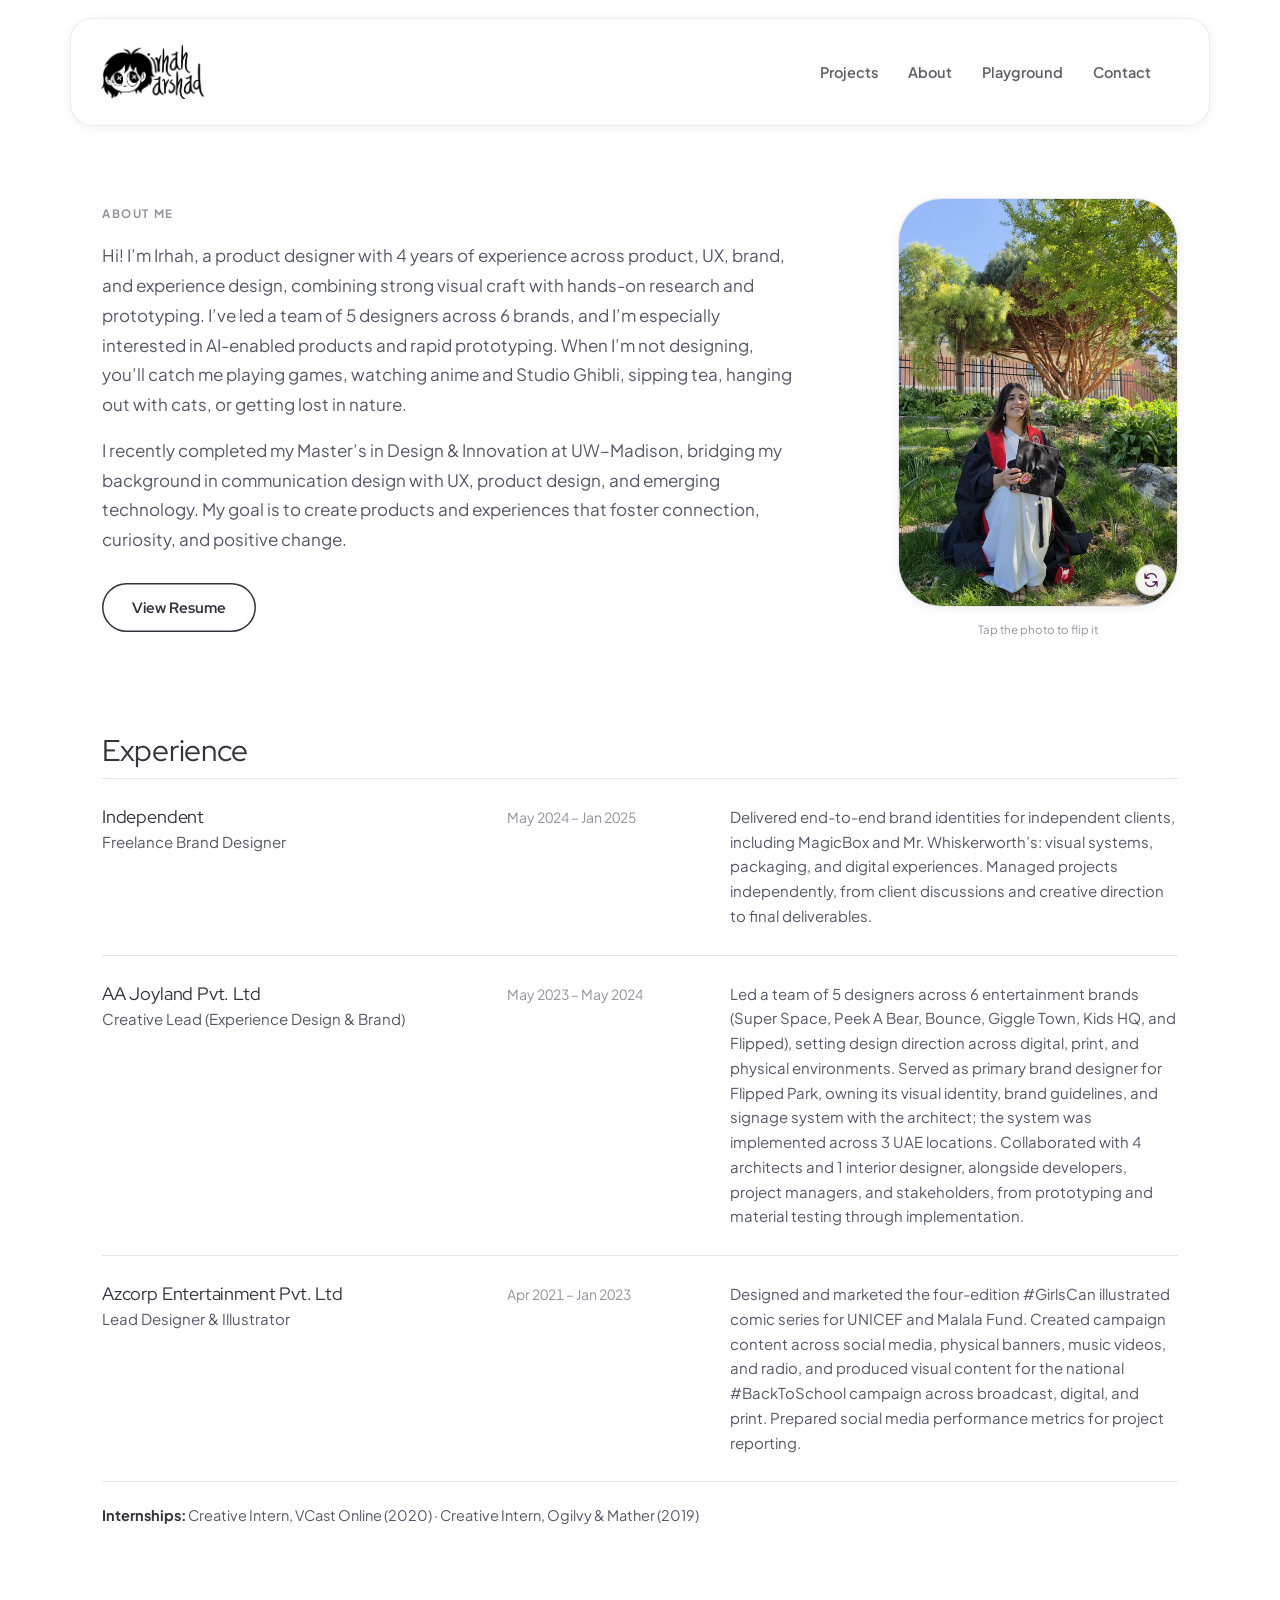
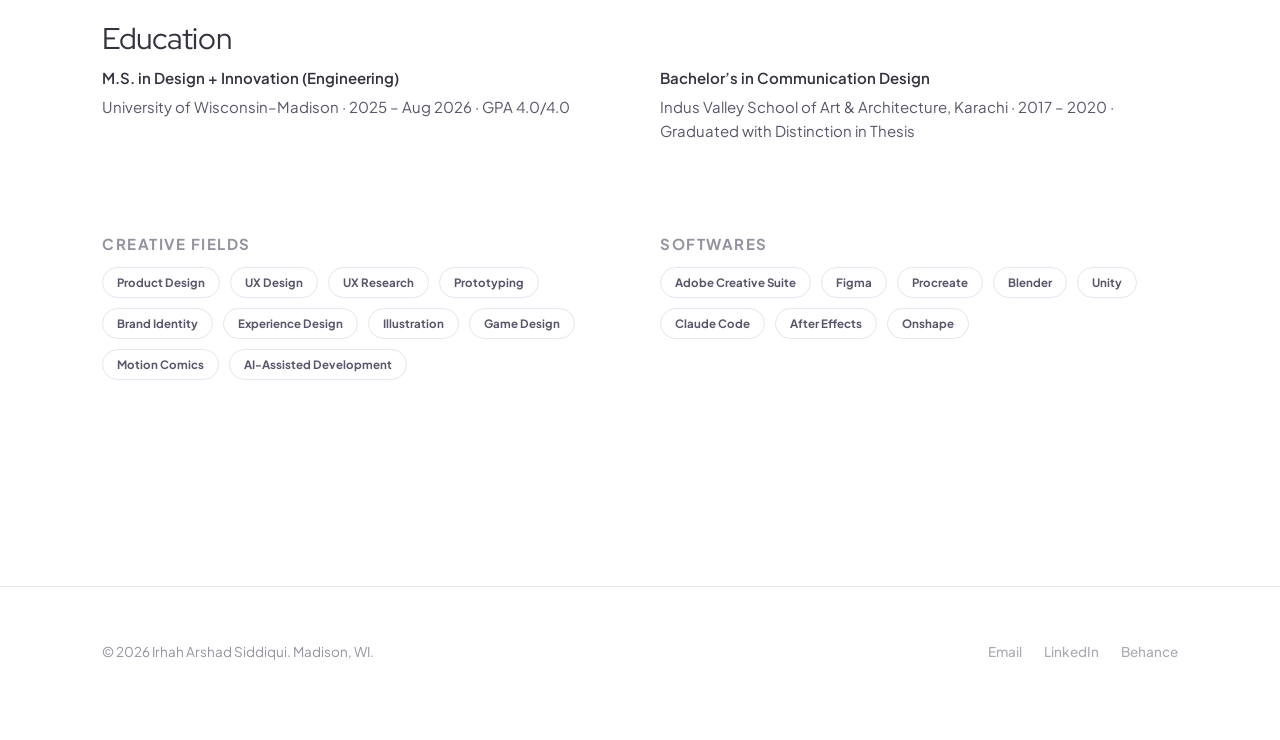
==== commit 731c9594: "Add favicon, add Imposter Lamp photo slideshow to the Playground, redesign the About page, re-crop t" ====
--- a/about.html
+++ b/about.html
@@ -109,8 +109,8 @@
   <section class="ab-intro reveal">
     <div class="ab-intro-text">
       <span class="ab-eyebrow">About me</span>
-      <p class="ab-statement">Hi! I&rsquo;m Irhah, a transdisciplinary designer working across product, UX, and brand design, with a strong interest in AI-enabled experiences. I turn research into experiences people can actually use and brands people remember, across digital interfaces, physical environments, and immersive media. When I&rsquo;m not designing, you&rsquo;ll catch me playing games, watching anime and Studio Ghibli, sipping tea, hanging out with cats, or getting lost in nature.</p>
-      <p class="ab-sub">I recently completed my Master&rsquo;s in Design &amp; Innovation at UW&ndash;Madison, bridging my background in communication design with UX, product design, brand, and emerging technology. I&rsquo;m especially curious about AI-enabled experiences and how new technology shapes the way people behave. My goal is to create products and experiences that foster connection, curiosity, and positive change.</p>
+      <p class="ab-statement">Hi! I&rsquo;m Irhah, a product designer with 4 years of experience across product, UX, brand, and experience design, combining strong visual craft with hands-on research and prototyping. I&rsquo;ve led a team of 5 designers across 6 brands, and I&rsquo;m especially interested in AI-enabled products and rapid prototyping. When I&rsquo;m not designing, you&rsquo;ll catch me playing games, watching anime and Studio Ghibli, sipping tea, hanging out with cats, or getting lost in nature.</p>
+      <p class="ab-sub">I recently completed my Master&rsquo;s in Design &amp; Innovation at UW&ndash;Madison, bridging my background in communication design with UX, product design, and emerging technology. My goal is to create products and experiences that foster connection, curiosity, and positive change.</p>
       <a class="btn btn-primary" href="assets/Irhah-Arshad-Resume.pdf" target="_blank" rel="noopener">View Resume</a>
     </div>
     <figure class="ab-photo">
@@ -141,24 +141,24 @@
 
   <section class="ab-section">
     <h2>Experience</h2>
-    <div class="ab-row"><div><h3>Independent</h3><span class="role">Freelance Brand Designer</span></div><span class="when">May 2024 &ndash; Jan 2025</span><p>Designed end-to-end brand identities for businesses including MagicBox and Mr. Whiskerworth&rsquo;s, translating brand concepts into cohesive digital and physical touchpoints, with visual systems, packaging, and storytelling-driven brand assets.</p></div>
-    <div class="ab-row"><div><h3>AA Joyland Pvt. Ltd</h3><span class="role">Creative Lead (Experience Design &amp; Brand)</span></div><span class="when">May 2023 &ndash; May 2024</span><p>Led experience design and brand strategy across six entertainment brands (Super Space, Peek A Bear, Bounce, Giggle Town, Kids HQ, and Flipped), directing a team of 5 designers across digital, print, and physical environments, and building scalable design systems, including Flipped&rsquo;s brand and signage system, as the company expanded internationally.</p></div>
-    <div class="ab-row"><div><h3>Azcorp Entertainment Pvt. Ltd</h3><span class="role">Lead Designer &amp; Illustrator</span></div><span class="when">Apr 2021 &ndash; Jan 2023</span><p>Designed comic material and marketed the four-edition #GirlsCan comic series for UNICEF and Malala Fund, and created illustrations and content for the national #BackToSchool campaign, reaching audiences across Pakistan through broadcast, digital, and print.</p></div>
-    <p class="ab-also"><strong>Earlier:</strong> Creative Intern, VCast Online (2020) &middot; Creative Intern, Ogilvy &amp; Mather (2019)</p>
+    <div class="ab-row"><div><h3>Independent</h3><span class="role">Freelance Brand Designer</span></div><span class="when">May 2024 &ndash; Jan 2025</span><p>Delivered end-to-end brand identities for independent clients, including MagicBox and Mr. Whiskerworth&rsquo;s: visual systems, packaging, and digital experiences. Managed projects independently, from client discussions and creative direction to final deliverables.</p></div>
+    <div class="ab-row"><div><h3>AA Joyland Pvt. Ltd</h3><span class="role">Creative Lead (Experience Design &amp; Brand)</span></div><span class="when">May 2023 &ndash; May 2024</span><p>Led a team of 5 designers across 6 entertainment brands (Super Space, Peek A Bear, Bounce, Giggle Town, Kids HQ, and Flipped), setting design direction across digital, print, and physical environments. Served as primary brand designer for Flipped Park, owning its visual identity, brand guidelines, and signage system with the architect; the system was implemented across 3 UAE locations. Collaborated with 4 architects and 1 interior designer, alongside developers, project managers, and stakeholders, from prototyping and material testing through implementation.</p></div>
+    <div class="ab-row"><div><h3>Azcorp Entertainment Pvt. Ltd</h3><span class="role">Lead Designer &amp; Illustrator</span></div><span class="when">Apr 2021 &ndash; Jan 2023</span><p>Designed and marketed the four-edition #GirlsCan illustrated comic series for UNICEF and Malala Fund. Created campaign content across social media, physical banners, music videos, and radio, and produced visual content for the national #BackToSchool campaign across broadcast, digital, and print. Prepared social media performance metrics for project reporting.</p></div>
+    <p class="ab-also"><strong>Internships:</strong> Creative Intern, VCast Online (2020) &middot; Creative Intern, Ogilvy &amp; Mather (2019)</p>
   </section>
 
   <section class="ab-section">
     <h2>Education</h2>
     <div class="ab-edu">
-      <div><p class="deg">Master&rsquo;s in Design &amp; Innovation</p><p>University of Wisconsin&ndash;Madison &middot; 2025 &ndash; Aug 2026</p></div>
-      <div><p class="deg">Bachelor&rsquo;s in Communication Design</p><p>Indus Valley School of Art &amp; Architecture, Karachi &middot; 2017 &ndash; 2020</p></div>
+      <div><p class="deg">M.S. in Design + Innovation (Engineering)</p><p>University of Wisconsin&ndash;Madison &middot; 2025 &ndash; Aug 2026 &middot; GPA 4.0/4.0</p></div>
+      <div><p class="deg">Bachelor&rsquo;s in Communication Design</p><p>Indus Valley School of Art &amp; Architecture, Karachi &middot; 2017 &ndash; 2020 &middot; Graduated with Distinction in Thesis</p></div>
     </div>
   </section>
 
   <section class="ab-section">
     <div class="ab-tools">
-      <div><h3>Creative fields</h3><div class="tag-row"><span class="tag-outline">UX Design</span><span class="tag-outline">Illustration</span><span class="tag-outline">Brand Identity</span><span class="tag-outline">Game Design</span><span class="tag-outline">Experience Design</span><span class="tag-outline">Motion Comics</span></div></div>
-      <div><h3>Softwares</h3><div class="tag-row"><span class="tag-outline">Adobe Creative Suite</span><span class="tag-outline">Figma</span><span class="tag-outline">Procreate</span><span class="tag-outline">Blender</span><span class="tag-outline">Unity</span><span class="tag-outline">Onshape</span></div></div>
+      <div><h3>Creative fields</h3><div class="tag-row"><span class="tag-outline">Product Design</span><span class="tag-outline">UX Design</span><span class="tag-outline">UX Research</span><span class="tag-outline">Prototyping</span><span class="tag-outline">Brand Identity</span><span class="tag-outline">Experience Design</span><span class="tag-outline">Illustration</span><span class="tag-outline">Game Design</span><span class="tag-outline">Motion Comics</span><span class="tag-outline">AI-Assisted Development</span></div></div>
+      <div><h3>Softwares</h3><div class="tag-row"><span class="tag-outline">Adobe Creative Suite</span><span class="tag-outline">Figma</span><span class="tag-outline">Procreate</span><span class="tag-outline">Blender</span><span class="tag-outline">Unity</span><span class="tag-outline">Claude Code</span><span class="tag-outline">After Effects</span><span class="tag-outline">Onshape</span></div></div>
     </div>
   </section>
 
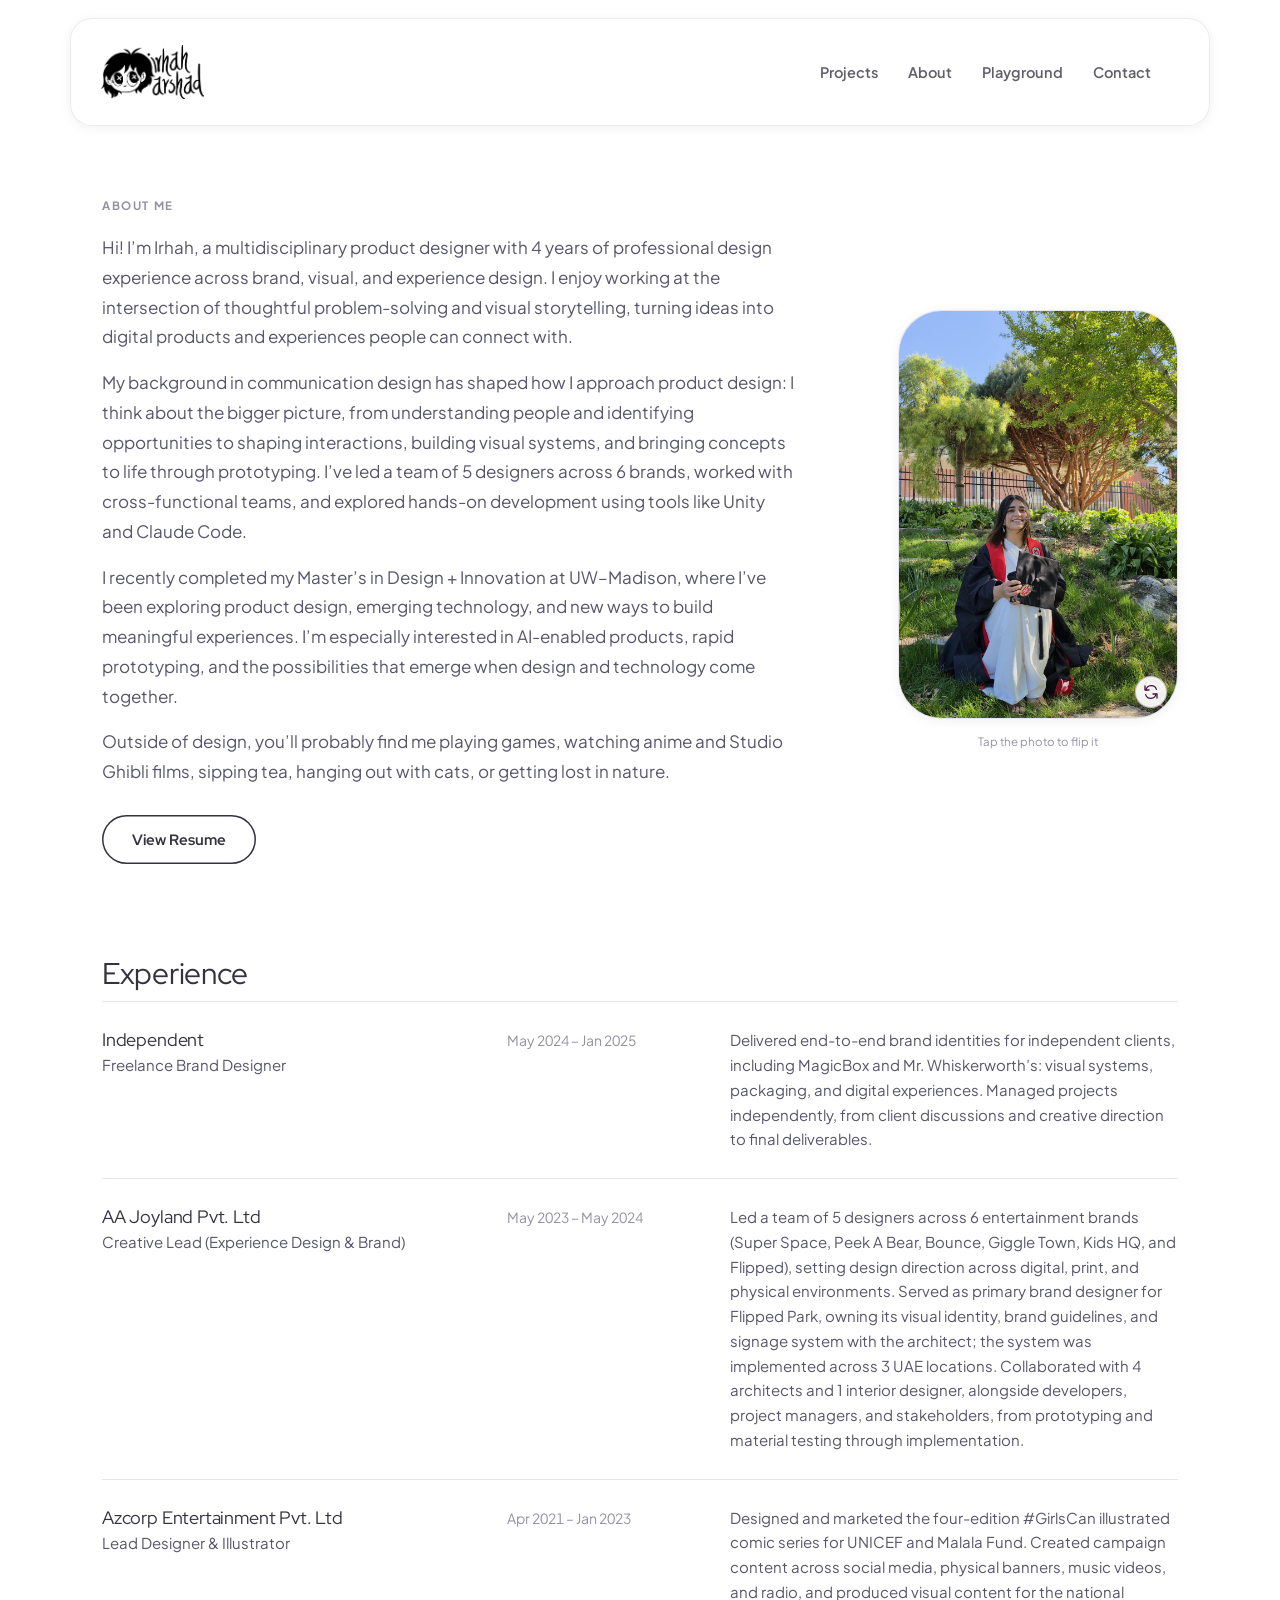
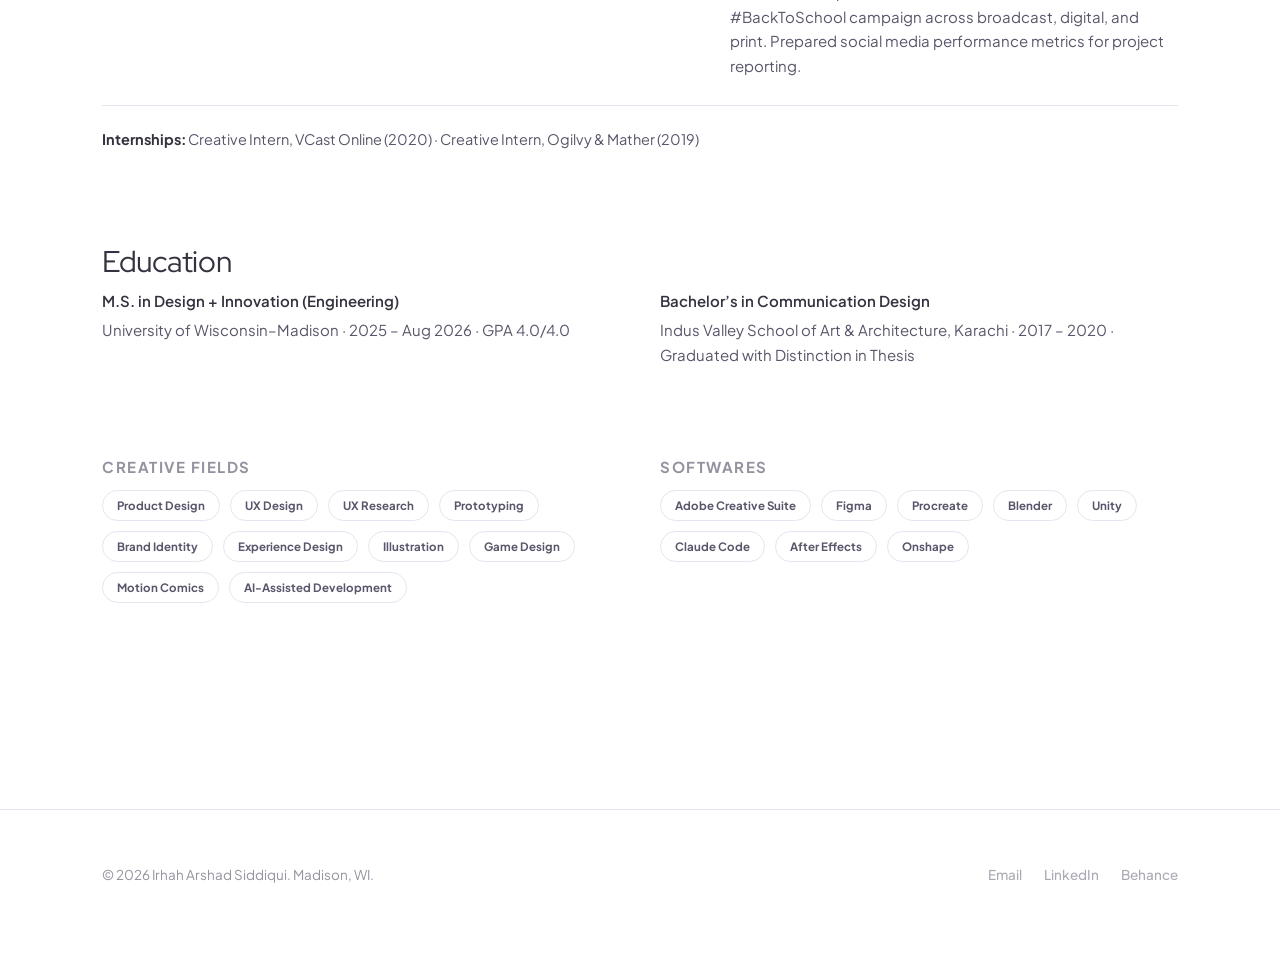
==== commit 92172557: "Add favicon, add Imposter Lamp photo slideshow to the Playground, redesign the About page, re-crop t" ====
--- a/about.html
+++ b/about.html
@@ -109,8 +109,10 @@
   <section class="ab-intro reveal">
     <div class="ab-intro-text">
       <span class="ab-eyebrow">About me</span>
-      <p class="ab-statement">Hi! I&rsquo;m Irhah, a product designer with 4 years of experience across product, UX, brand, and experience design, combining strong visual craft with hands-on research and prototyping. I&rsquo;ve led a team of 5 designers across 6 brands, and I&rsquo;m especially interested in AI-enabled products and rapid prototyping. When I&rsquo;m not designing, you&rsquo;ll catch me playing games, watching anime and Studio Ghibli, sipping tea, hanging out with cats, or getting lost in nature.</p>
-      <p class="ab-sub">I recently completed my Master&rsquo;s in Design &amp; Innovation at UW&ndash;Madison, bridging my background in communication design with UX, product design, and emerging technology. My goal is to create products and experiences that foster connection, curiosity, and positive change.</p>
+      <p class="ab-statement">Hi! I&rsquo;m Irhah, a multidisciplinary product designer with 4 years of professional design experience across brand, visual, and experience design. I enjoy working at the intersection of thoughtful problem-solving and visual storytelling, turning ideas into digital products and experiences people can connect with.</p>
+      <p class="ab-sub">My background in communication design has shaped how I approach product design: I think about the bigger picture, from understanding people and identifying opportunities to shaping interactions, building visual systems, and bringing concepts to life through prototyping. I&rsquo;ve led a team of 5 designers across 6 brands, worked with cross-functional teams, and explored hands-on development using tools like Unity and Claude Code.</p>
+      <p class="ab-sub">I recently completed my Master&rsquo;s in Design + Innovation at UW&ndash;Madison, where I&rsquo;ve been exploring product design, emerging technology, and new ways to build meaningful experiences. I&rsquo;m especially interested in AI-enabled products, rapid prototyping, and the possibilities that emerge when design and technology come together.</p>
+      <p class="ab-sub">Outside of design, you&rsquo;ll probably find me playing games, watching anime and Studio Ghibli films, sipping tea, hanging out with cats, or getting lost in nature.</p>
       <a class="btn btn-primary" href="assets/Irhah-Arshad-Resume.pdf" target="_blank" rel="noopener">View Resume</a>
     </div>
     <figure class="ab-photo">
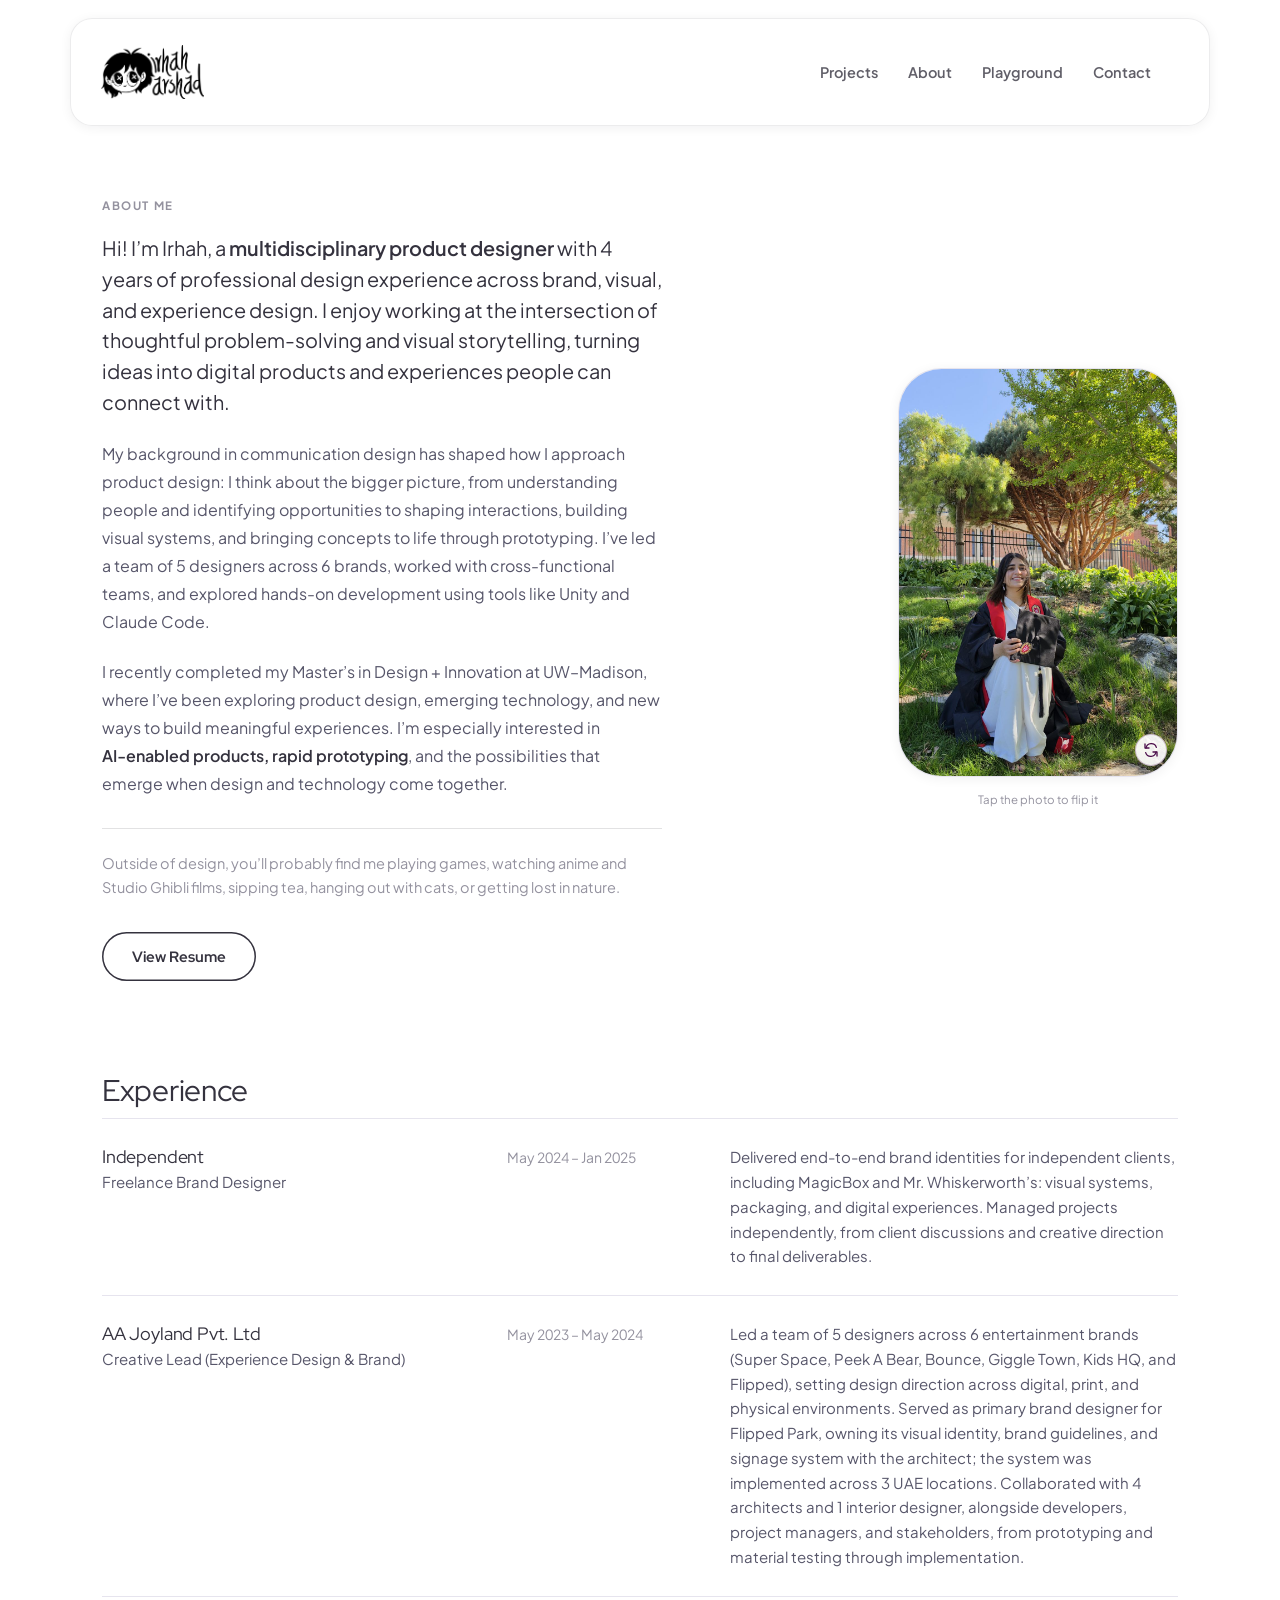
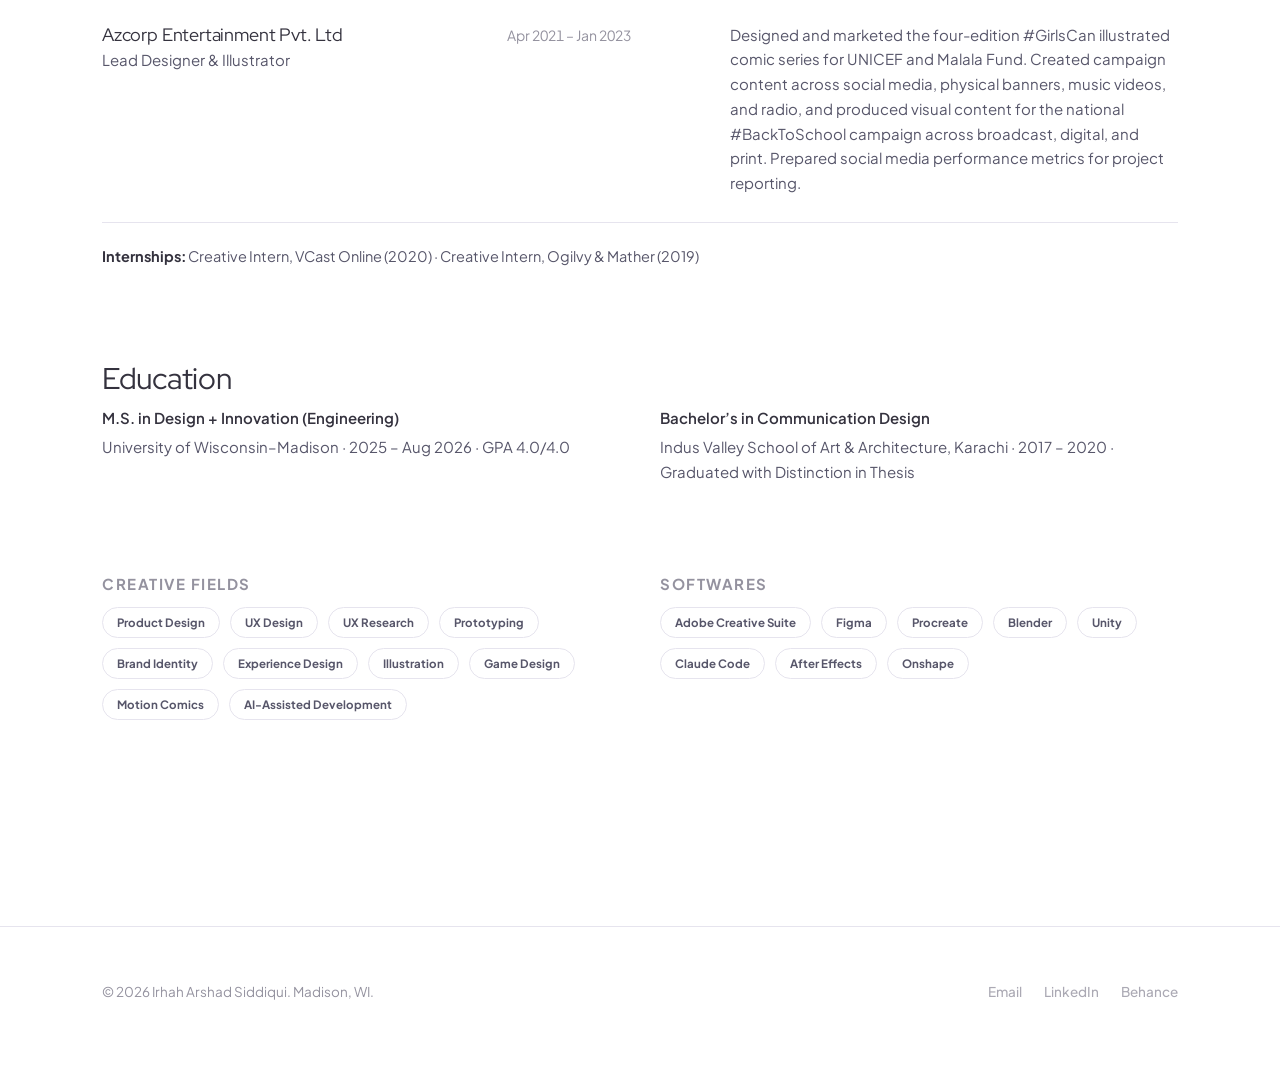
==== commit 4dd05dda: "Add favicon, add Imposter Lamp photo slideshow to the Playground, redesign the About page, re-crop t" ====
--- a/about.html
+++ b/about.html
@@ -14,11 +14,17 @@
     .ab-eyebrow { display: block; margin-bottom: 20px; font-weight: 700; font-size: 11.5px; letter-spacing: 0.14em; text-transform: uppercase; color: var(--ink-faint); }
     .ab-statement { font-family: var(--font-serif); font-weight: 400; font-size: clamp(24px, 3.3vw, 40px); line-height: 1.28; letter-spacing: -0.005em; color: var(--ink); max-width: 28em; margin: 0; text-wrap: pretty; }
     .ab-sub { margin: 26px 0 0; max-width: 56ch; font-size: 16.5px; line-height: 1.7; color: var(--ink-soft); }
-    .ab-intro .btn { margin-top: 28px; }
+    .ab-intro .btn { margin-top: 32px; }
 
     .ab-intro { display: grid; grid-template-columns: minmax(0, 1fr) auto; gap: 40px clamp(36px, 6vw, 80px); align-items: center; }
     .ab-intro .ab-statement, .ab-intro .ab-sub { font-family: var(--font); font-weight: 400; font-size: 17px; line-height: 1.75; letter-spacing: 0; color: var(--ink-soft); max-width: 58ch; margin: 0; }
     .ab-intro .ab-sub { margin-top: 16px; }
+    /* About hierarchy: lead paragraph, body copy, quiet aside */
+    .ab-intro .ab-statement { font-size: clamp(18px, 1.55vw, 21px); line-height: 1.55; font-weight: 400; color: var(--ink); max-width: 560px; text-wrap: pretty; }
+    .ab-intro .ab-statement strong { font-weight: 600; }
+    .ab-intro .ab-sub { font-size: 16px; line-height: 1.75; max-width: 560px; margin-top: 22px; text-wrap: pretty; }
+    .ab-intro .ab-sub strong { font-weight: 600; color: var(--ink); }
+    .ab-intro .ab-aside { font-size: 14.5px; line-height: 1.7; color: var(--ink-faint); margin-top: 30px; padding-top: 22px; border-top: 1px solid rgba(22,21,29,0.12); max-width: 560px; }
     .ab-photo { margin: 0; width: clamp(220px, 24vw, 280px); }
     .ab-photo .id-card-block { margin: 0; }
     .ab-photo figcaption { margin-top: 10px; font-size: 15px; font-weight: 600; color: var(--ink); text-align: center; }
@@ -109,10 +115,10 @@
   <section class="ab-intro reveal">
     <div class="ab-intro-text">
       <span class="ab-eyebrow">About me</span>
-      <p class="ab-statement">Hi! I&rsquo;m Irhah, a multidisciplinary product designer with 4 years of professional design experience across brand, visual, and experience design. I enjoy working at the intersection of thoughtful problem-solving and visual storytelling, turning ideas into digital products and experiences people can connect with.</p>
+      <p class="ab-statement">Hi! I&rsquo;m Irhah, a <strong>multidisciplinary product designer</strong> with 4 years of professional design experience across brand, visual, and experience design. I enjoy working at the intersection of thoughtful problem-solving and visual storytelling, turning ideas into digital products and experiences people can connect with.</p>
       <p class="ab-sub">My background in communication design has shaped how I approach product design: I think about the bigger picture, from understanding people and identifying opportunities to shaping interactions, building visual systems, and bringing concepts to life through prototyping. I&rsquo;ve led a team of 5 designers across 6 brands, worked with cross-functional teams, and explored hands-on development using tools like Unity and Claude Code.</p>
-      <p class="ab-sub">I recently completed my Master&rsquo;s in Design + Innovation at UW&ndash;Madison, where I&rsquo;ve been exploring product design, emerging technology, and new ways to build meaningful experiences. I&rsquo;m especially interested in AI-enabled products, rapid prototyping, and the possibilities that emerge when design and technology come together.</p>
-      <p class="ab-sub">Outside of design, you&rsquo;ll probably find me playing games, watching anime and Studio Ghibli films, sipping tea, hanging out with cats, or getting lost in nature.</p>
+      <p class="ab-sub">I recently completed my Master&rsquo;s in Design + Innovation at UW&ndash;Madison, where I&rsquo;ve been exploring product design, emerging technology, and new ways to build meaningful experiences. I&rsquo;m especially interested in <strong>AI&#8209;enabled products, rapid prototyping</strong>, and the possibilities that emerge when design and technology come together.</p>
+      <p class="ab-sub ab-aside">Outside of design, you&rsquo;ll probably find me playing games, watching anime and Studio Ghibli films, sipping tea, hanging out with cats, or getting lost in nature.</p>
       <a class="btn btn-primary" href="assets/Irhah-Arshad-Resume.pdf" target="_blank" rel="noopener">View Resume</a>
     </div>
     <figure class="ab-photo">
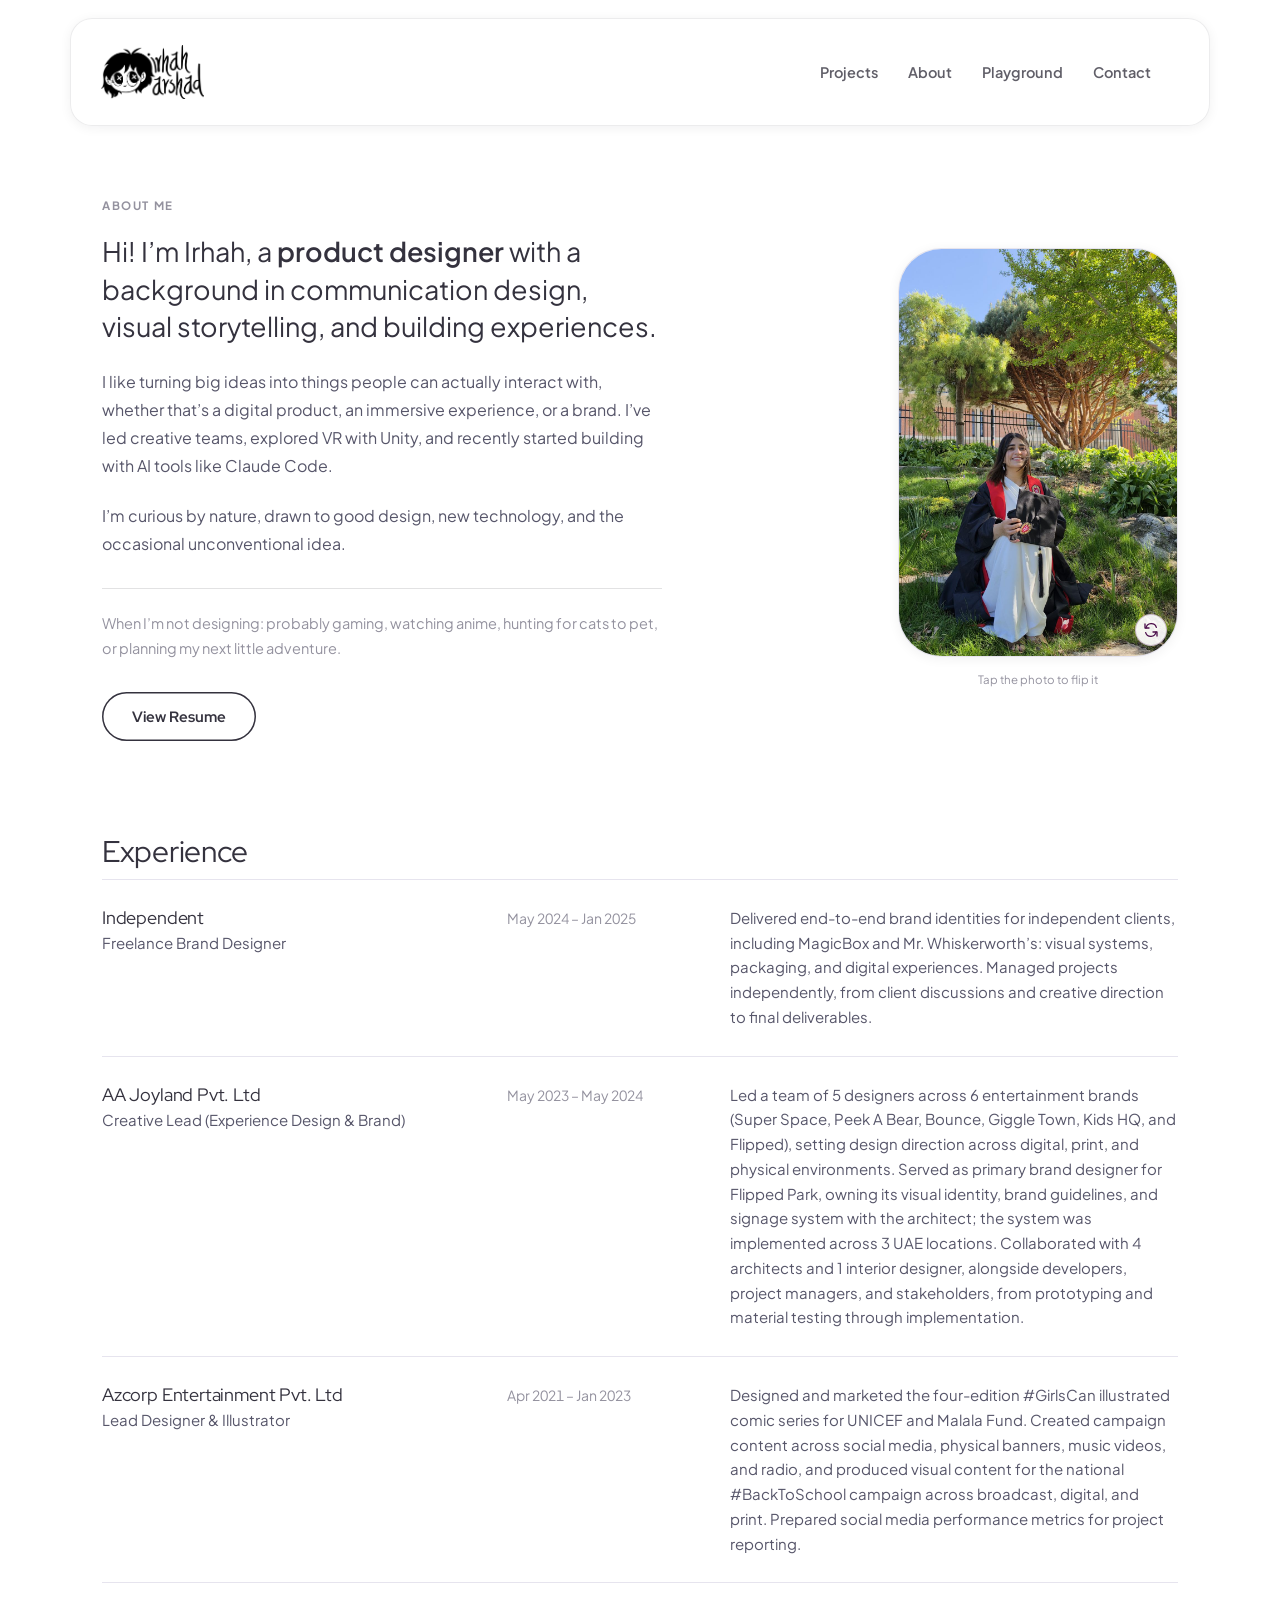
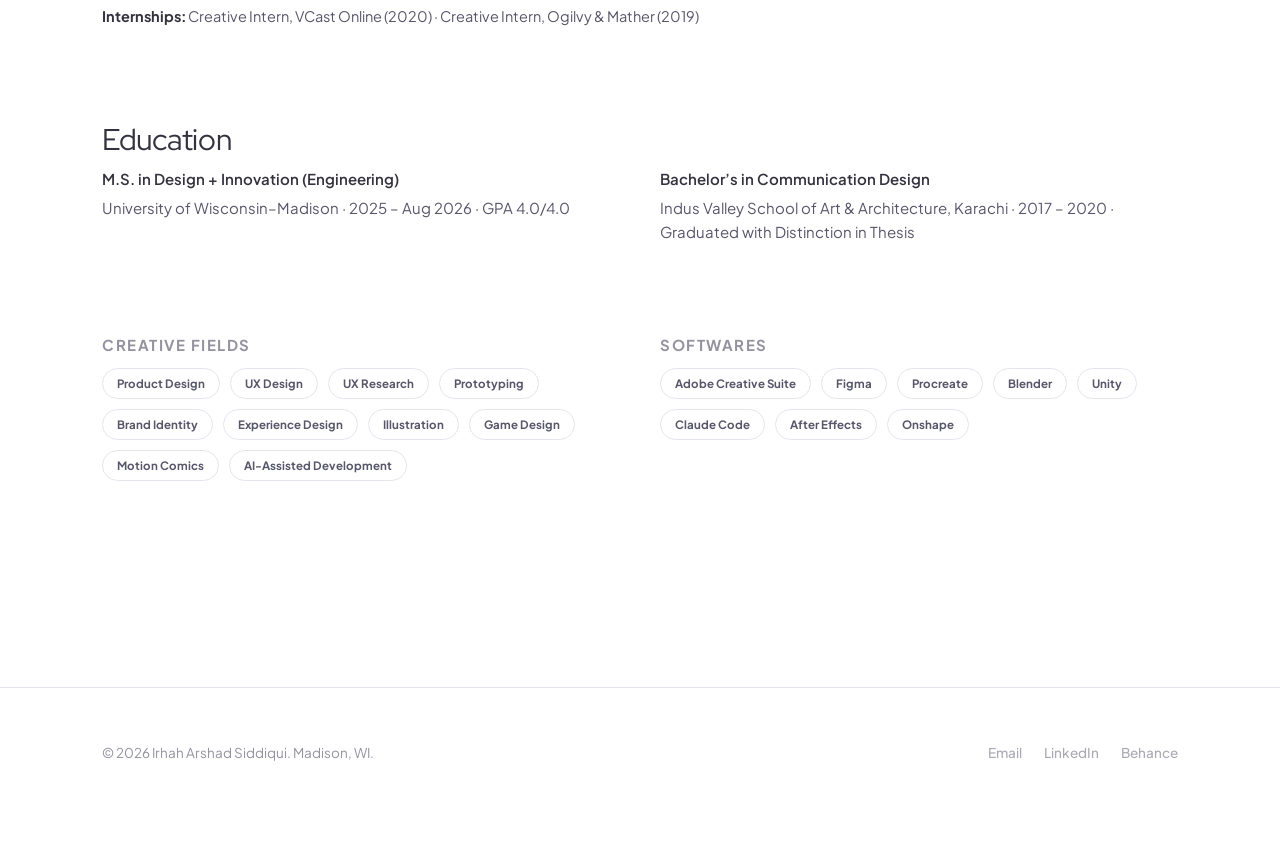
==== commit 2095fde2: "Add favicon, add Imposter Lamp photo slideshow to the Playground, redesign the About page, re-crop t" ====
--- a/about.html
+++ b/about.html
@@ -20,7 +20,7 @@
     .ab-intro .ab-statement, .ab-intro .ab-sub { font-family: var(--font); font-weight: 400; font-size: 17px; line-height: 1.75; letter-spacing: 0; color: var(--ink-soft); max-width: 58ch; margin: 0; }
     .ab-intro .ab-sub { margin-top: 16px; }
     /* About hierarchy: lead paragraph, body copy, quiet aside */
-    .ab-intro .ab-statement { font-size: clamp(18px, 1.55vw, 21px); line-height: 1.55; font-weight: 400; color: var(--ink); max-width: 560px; text-wrap: pretty; }
+    .ab-intro .ab-statement { font-size: clamp(21px, 2.1vw, 27px); line-height: 1.4; font-weight: 400; color: var(--ink); max-width: 560px; text-wrap: pretty; }
     .ab-intro .ab-statement strong { font-weight: 600; }
     .ab-intro .ab-sub { font-size: 16px; line-height: 1.75; max-width: 560px; margin-top: 22px; text-wrap: pretty; }
     .ab-intro .ab-sub strong { font-weight: 600; color: var(--ink); }
@@ -115,10 +115,10 @@
   <section class="ab-intro reveal">
     <div class="ab-intro-text">
       <span class="ab-eyebrow">About me</span>
-      <p class="ab-statement">Hi! I&rsquo;m Irhah, a <strong>multidisciplinary product designer</strong> with 4 years of professional design experience across brand, visual, and experience design. I enjoy working at the intersection of thoughtful problem-solving and visual storytelling, turning ideas into digital products and experiences people can connect with.</p>
-      <p class="ab-sub">My background in communication design has shaped how I approach product design: I think about the bigger picture, from understanding people and identifying opportunities to shaping interactions, building visual systems, and bringing concepts to life through prototyping. I&rsquo;ve led a team of 5 designers across 6 brands, worked with cross-functional teams, and explored hands-on development using tools like Unity and Claude Code.</p>
-      <p class="ab-sub">I recently completed my Master&rsquo;s in Design + Innovation at UW&ndash;Madison, where I&rsquo;ve been exploring product design, emerging technology, and new ways to build meaningful experiences. I&rsquo;m especially interested in <strong>AI&#8209;enabled products, rapid prototyping</strong>, and the possibilities that emerge when design and technology come together.</p>
-      <p class="ab-sub ab-aside">Outside of design, you&rsquo;ll probably find me playing games, watching anime and Studio Ghibli films, sipping tea, hanging out with cats, or getting lost in nature.</p>
+      <p class="ab-statement">Hi! I&rsquo;m Irhah, a <strong>product designer</strong> with a background in communication design, visual storytelling, and building experiences.</p>
+      <p class="ab-sub">I like turning big ideas into things people can actually interact with, whether that&rsquo;s a digital product, an immersive experience, or a brand. I&rsquo;ve led creative teams, explored VR with Unity, and recently started building with AI tools like Claude Code.</p>
+      <p class="ab-sub">I&rsquo;m curious by nature, drawn to good design, new technology, and the occasional unconventional idea.</p>
+      <p class="ab-sub ab-aside">When I&rsquo;m not designing: probably gaming, watching anime, hunting for cats to pet, or planning my next little adventure.</p>
       <a class="btn btn-primary" href="assets/Irhah-Arshad-Resume.pdf" target="_blank" rel="noopener">View Resume</a>
     </div>
     <figure class="ab-photo">
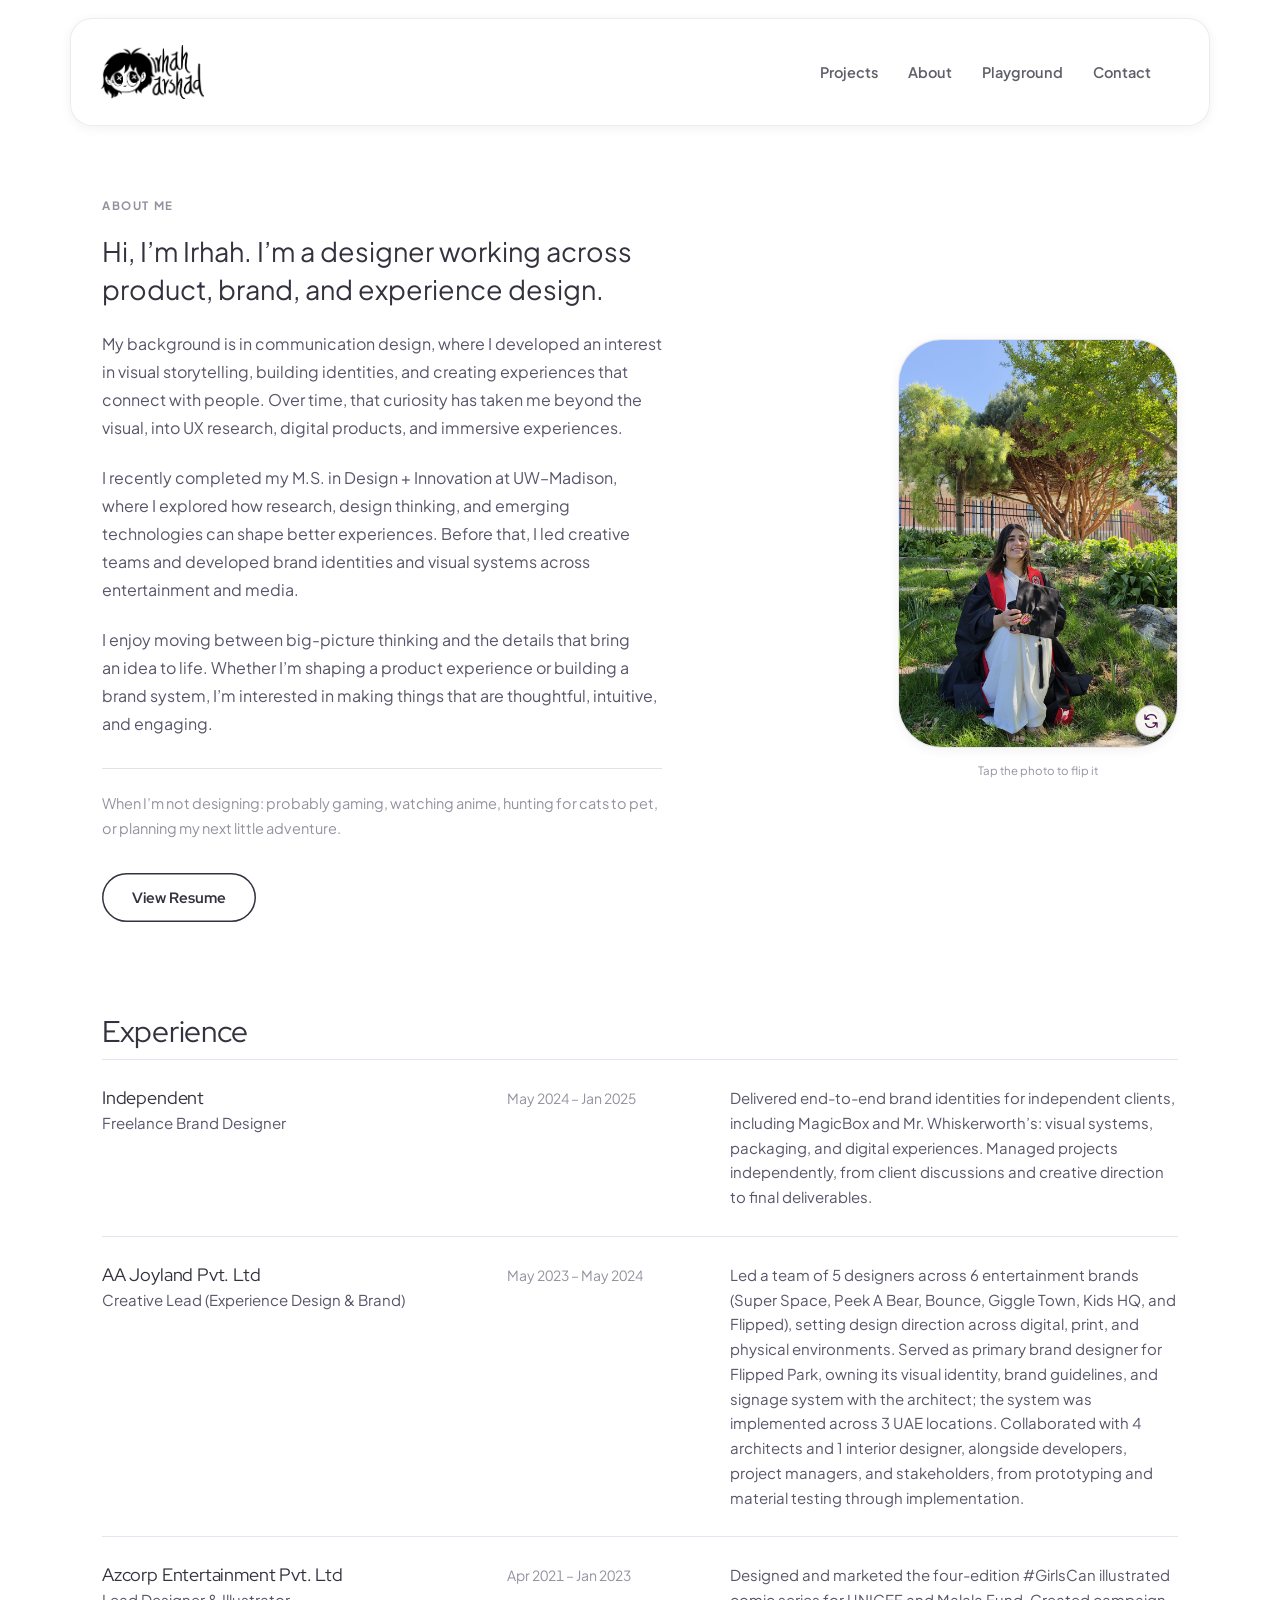
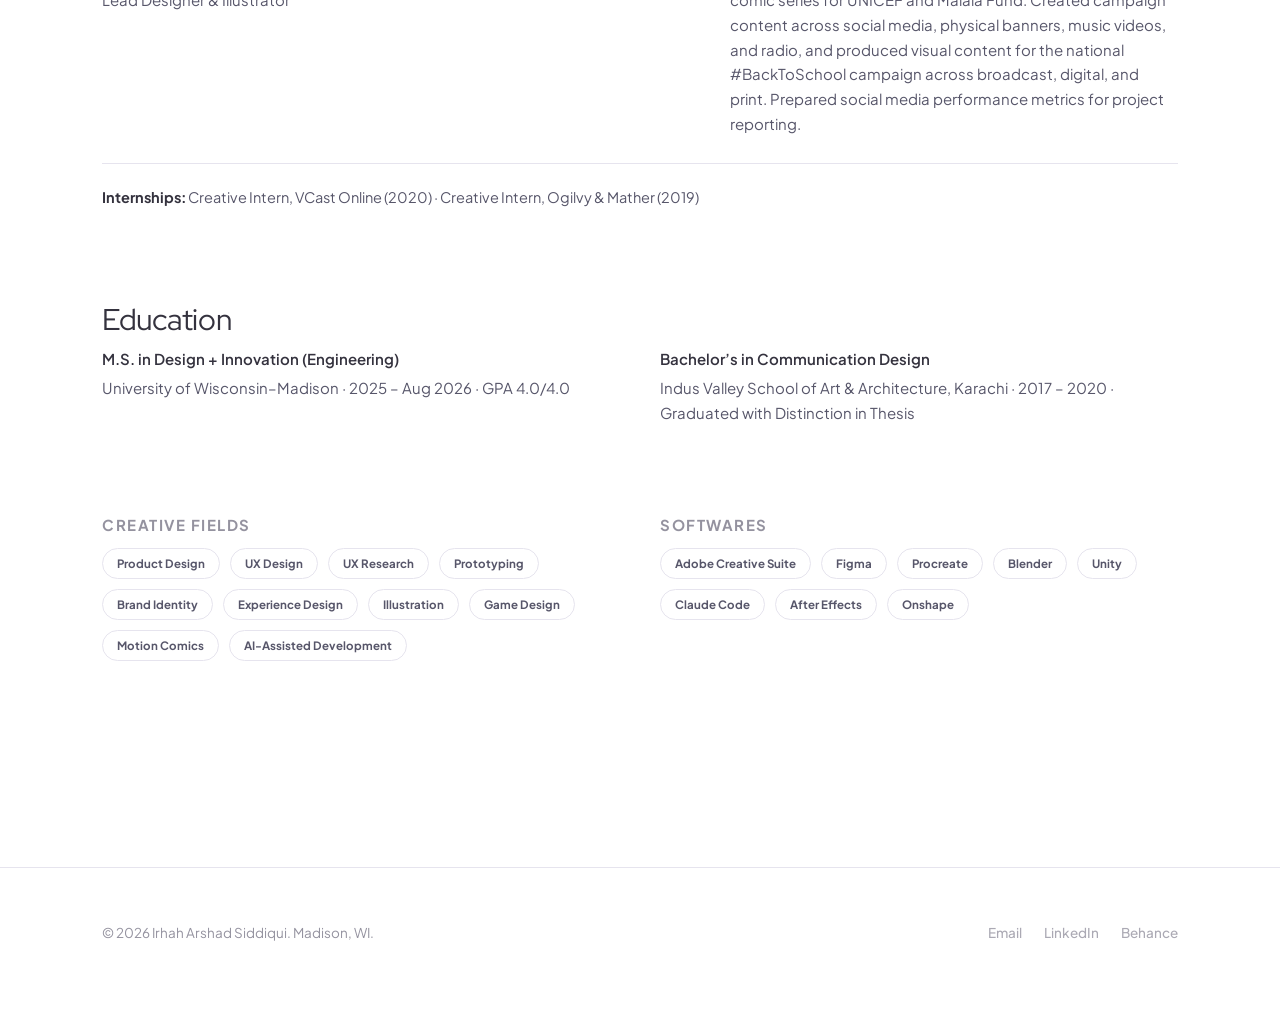
==== commit 5fc70746: "Add favicon, add Imposter Lamp photo slideshow to the Playground, redesign the About page, re-crop t" ====
--- a/about.html
+++ b/about.html
@@ -115,9 +115,10 @@
   <section class="ab-intro reveal">
     <div class="ab-intro-text">
       <span class="ab-eyebrow">About me</span>
-      <p class="ab-statement">Hi! I&rsquo;m Irhah, a <strong>product designer</strong> with a background in communication design, visual storytelling, and building experiences.</p>
-      <p class="ab-sub">I like turning big ideas into things people can actually interact with, whether that&rsquo;s a digital product, an immersive experience, or a brand. I&rsquo;ve led creative teams, explored VR with Unity, and recently started building with AI tools like Claude Code.</p>
-      <p class="ab-sub">I&rsquo;m curious by nature, drawn to good design, new technology, and the occasional unconventional idea.</p>
+      <p class="ab-statement">Hi, I&rsquo;m Irhah. I&rsquo;m a designer working across product, brand, and experience design.</p>
+      <p class="ab-sub">My background is in communication design, where I developed an interest in visual storytelling, building identities, and creating experiences that connect with people. Over time, that curiosity has taken me beyond the visual, into UX research, digital products, and immersive experiences.</p>
+      <p class="ab-sub">I recently completed my M.S. in Design + Innovation at UW&ndash;Madison, where I explored how research, design thinking, and emerging technologies can shape better experiences. Before that, I led creative teams and developed brand identities and visual systems across entertainment and media.</p>
+      <p class="ab-sub">I enjoy moving between big-picture thinking and the details that bring an idea to life. Whether I&rsquo;m shaping a product experience or building a brand system, I&rsquo;m interested in making things that are thoughtful, intuitive, and engaging.</p>
       <p class="ab-sub ab-aside">When I&rsquo;m not designing: probably gaming, watching anime, hunting for cats to pet, or planning my next little adventure.</p>
       <a class="btn btn-primary" href="assets/Irhah-Arshad-Resume.pdf" target="_blank" rel="noopener">View Resume</a>
     </div>
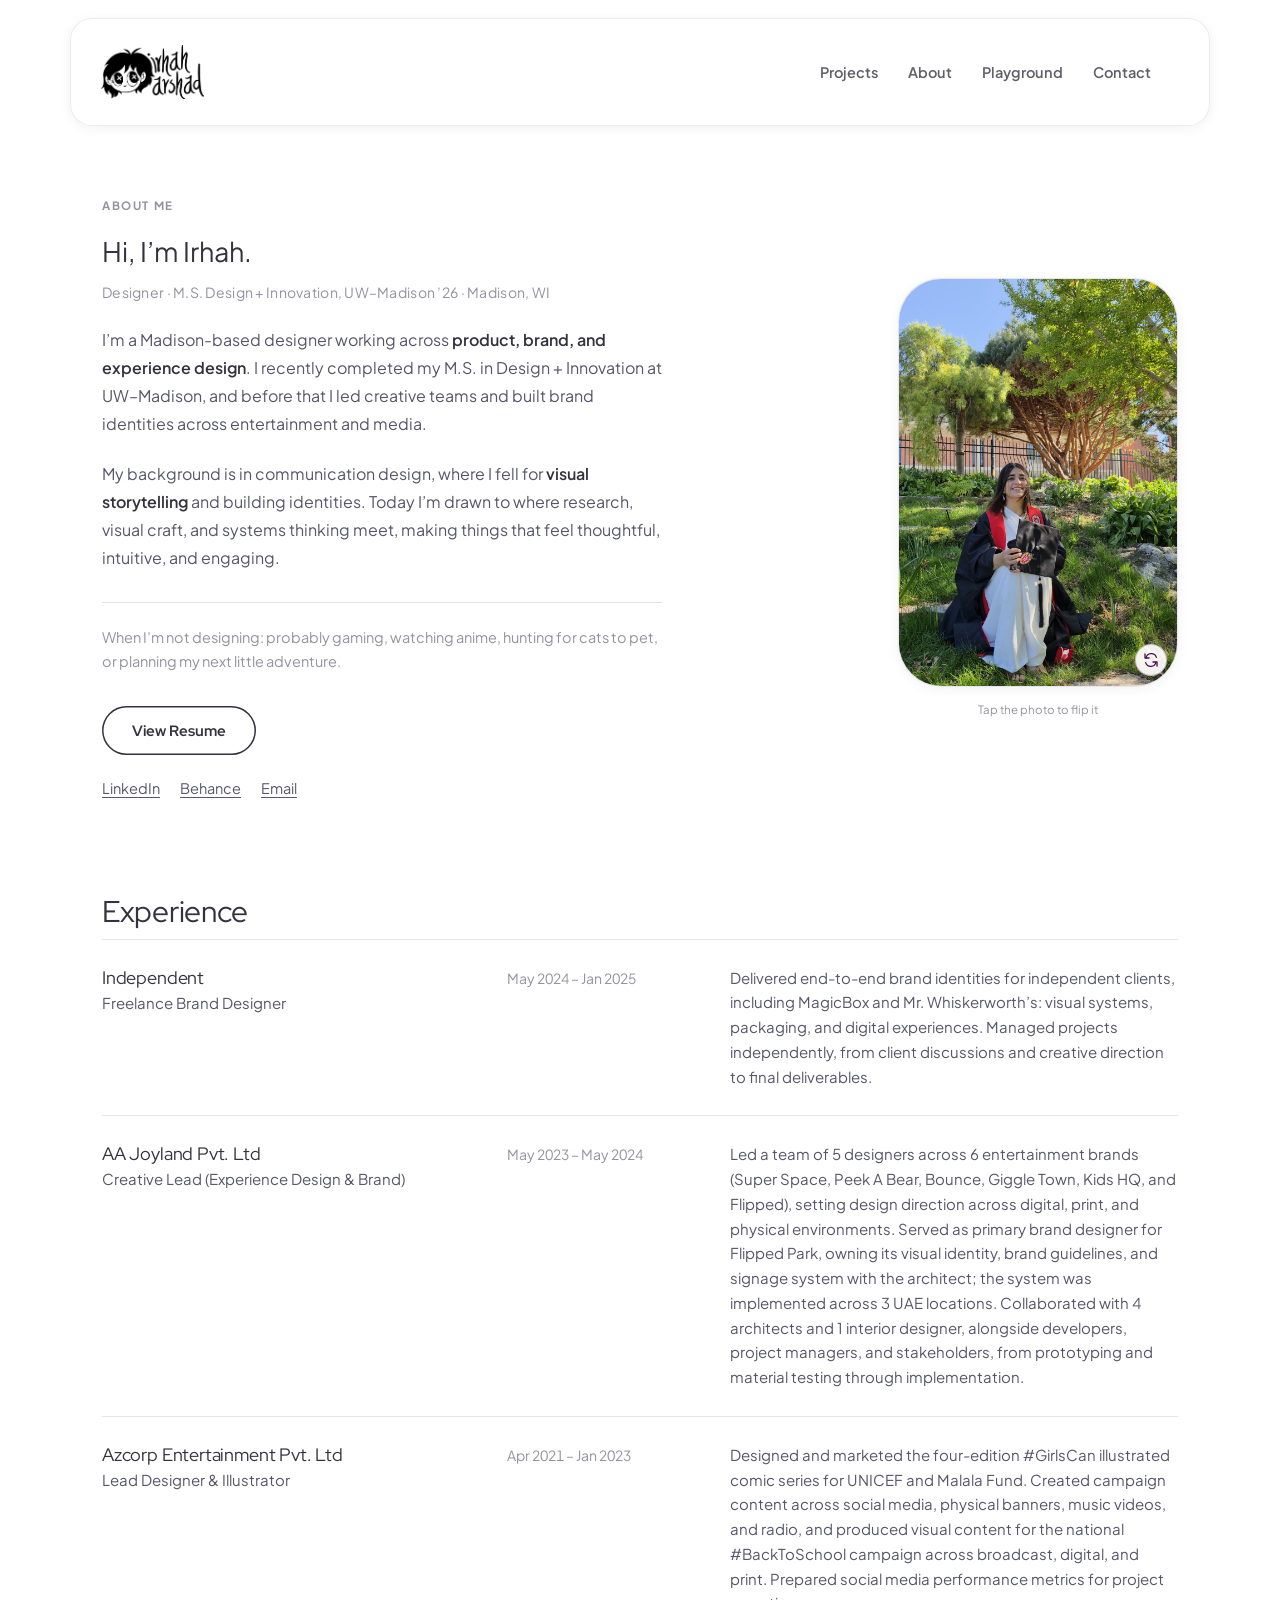
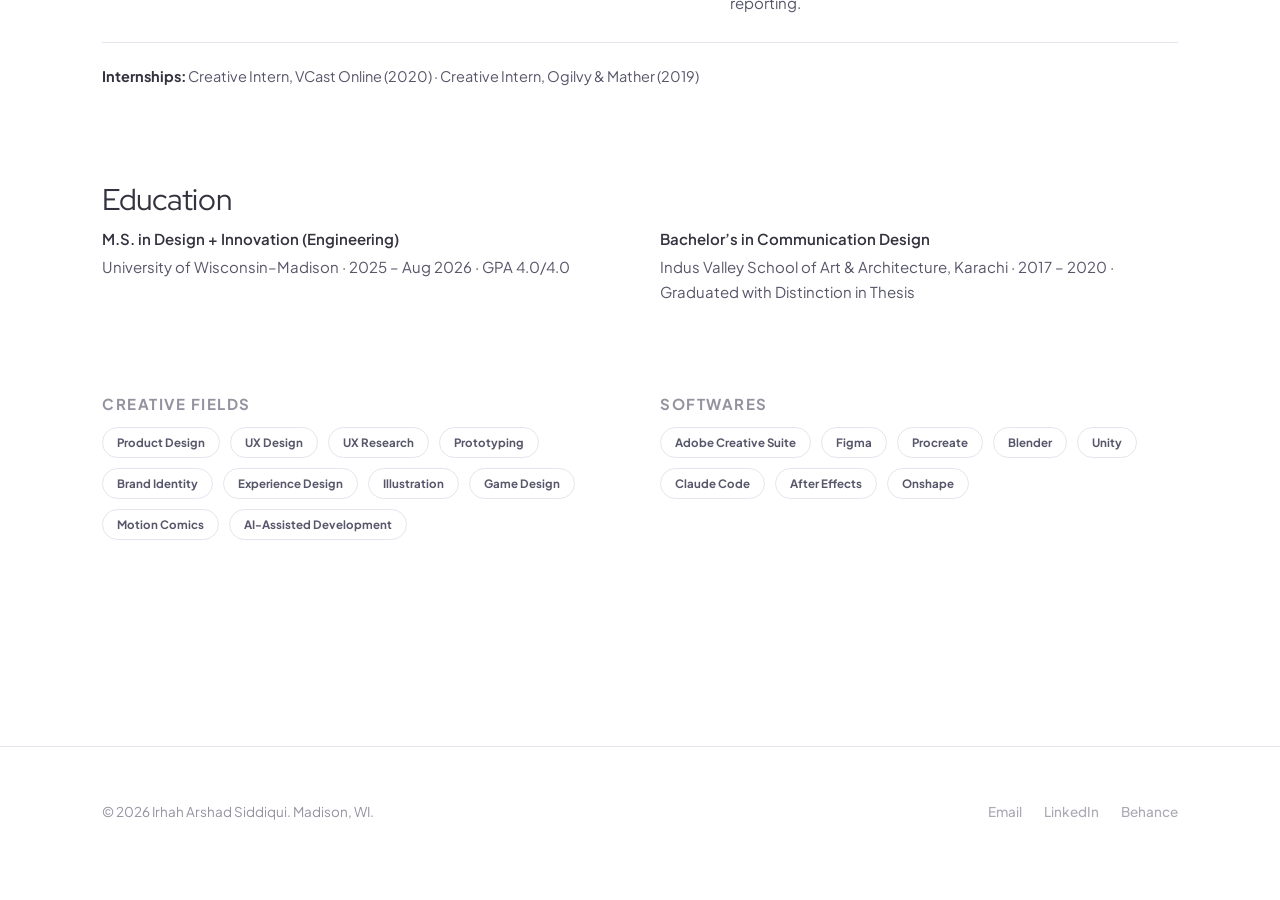
==== commit 99db3e8d: "Add favicon, add Imposter Lamp photo slideshow to the Playground, redesign the About page, re-crop t" ====
--- a/about.html
+++ b/about.html
@@ -24,6 +24,10 @@
     .ab-intro .ab-statement strong { font-weight: 600; }
     .ab-intro .ab-sub { font-size: 16px; line-height: 1.75; max-width: 560px; margin-top: 22px; text-wrap: pretty; }
     .ab-intro .ab-sub strong { font-weight: 600; color: var(--ink); }
+    .ab-intro .ab-tagline { margin: 10px 0 0; font-size: 14px; letter-spacing: 0.02em; color: var(--ink-faint); }
+    .ab-intro .ab-links { margin: 22px 0 0; display: flex; gap: 20px; flex-wrap: wrap; font-size: 14.5px; }
+    .ab-intro .ab-links a { color: var(--ink-soft); text-decoration: underline; text-underline-offset: 3px; }
+    .ab-intro .ab-links a:hover { color: var(--ink); }
     .ab-intro .ab-aside { font-size: 14.5px; line-height: 1.7; color: var(--ink-faint); margin-top: 30px; padding-top: 22px; border-top: 1px solid rgba(22,21,29,0.12); max-width: 560px; }
     .ab-photo { margin: 0; width: clamp(220px, 24vw, 280px); }
     .ab-photo .id-card-block { margin: 0; }
@@ -115,12 +119,13 @@
   <section class="ab-intro reveal">
     <div class="ab-intro-text">
       <span class="ab-eyebrow">About me</span>
-      <p class="ab-statement">Hi, I&rsquo;m Irhah. I&rsquo;m a designer working across product, brand, and experience design.</p>
-      <p class="ab-sub">My background is in communication design, where I developed an interest in visual storytelling, building identities, and creating experiences that connect with people. Over time, that curiosity has taken me beyond the visual, into UX research, digital products, and immersive experiences.</p>
-      <p class="ab-sub">I recently completed my M.S. in Design + Innovation at UW&ndash;Madison, where I explored how research, design thinking, and emerging technologies can shape better experiences. Before that, I led creative teams and developed brand identities and visual systems across entertainment and media.</p>
-      <p class="ab-sub">I enjoy moving between big-picture thinking and the details that bring an idea to life. Whether I&rsquo;m shaping a product experience or building a brand system, I&rsquo;m interested in making things that are thoughtful, intuitive, and engaging.</p>
+      <p class="ab-statement">Hi, I&rsquo;m Irhah.</p>
+      <p class="ab-tagline">Designer &middot; M.S. Design + Innovation, UW&ndash;Madison &rsquo;26 &middot; Madison, WI</p>
+      <p class="ab-sub">I&rsquo;m a Madison-based designer working across <strong>product, brand, and experience design</strong>. I recently completed my M.S. in Design + Innovation at UW&ndash;Madison, and before that I led creative teams and built brand identities across entertainment and media.</p>
+      <p class="ab-sub">My background is in communication design, where I fell for <strong>visual storytelling</strong> and building identities. Today I&rsquo;m drawn to where research, visual craft, and systems thinking meet, making things that feel thoughtful, intuitive, and engaging.</p>
       <p class="ab-sub ab-aside">When I&rsquo;m not designing: probably gaming, watching anime, hunting for cats to pet, or planning my next little adventure.</p>
       <a class="btn btn-primary" href="assets/Irhah-Arshad-Resume.pdf" target="_blank" rel="noopener">View Resume</a>
+      <p class="ab-links"><a href="https://www.linkedin.com/in/irhah-arshad" target="_blank" rel="noopener">LinkedIn</a><a href="https://www.behance.net/irhaharshad" target="_blank" rel="noopener">Behance</a><a href="mailto:irhahdesigns@gmail.com">Email</a></p>
     </div>
     <figure class="ab-photo">
     <div class="id-card-block">
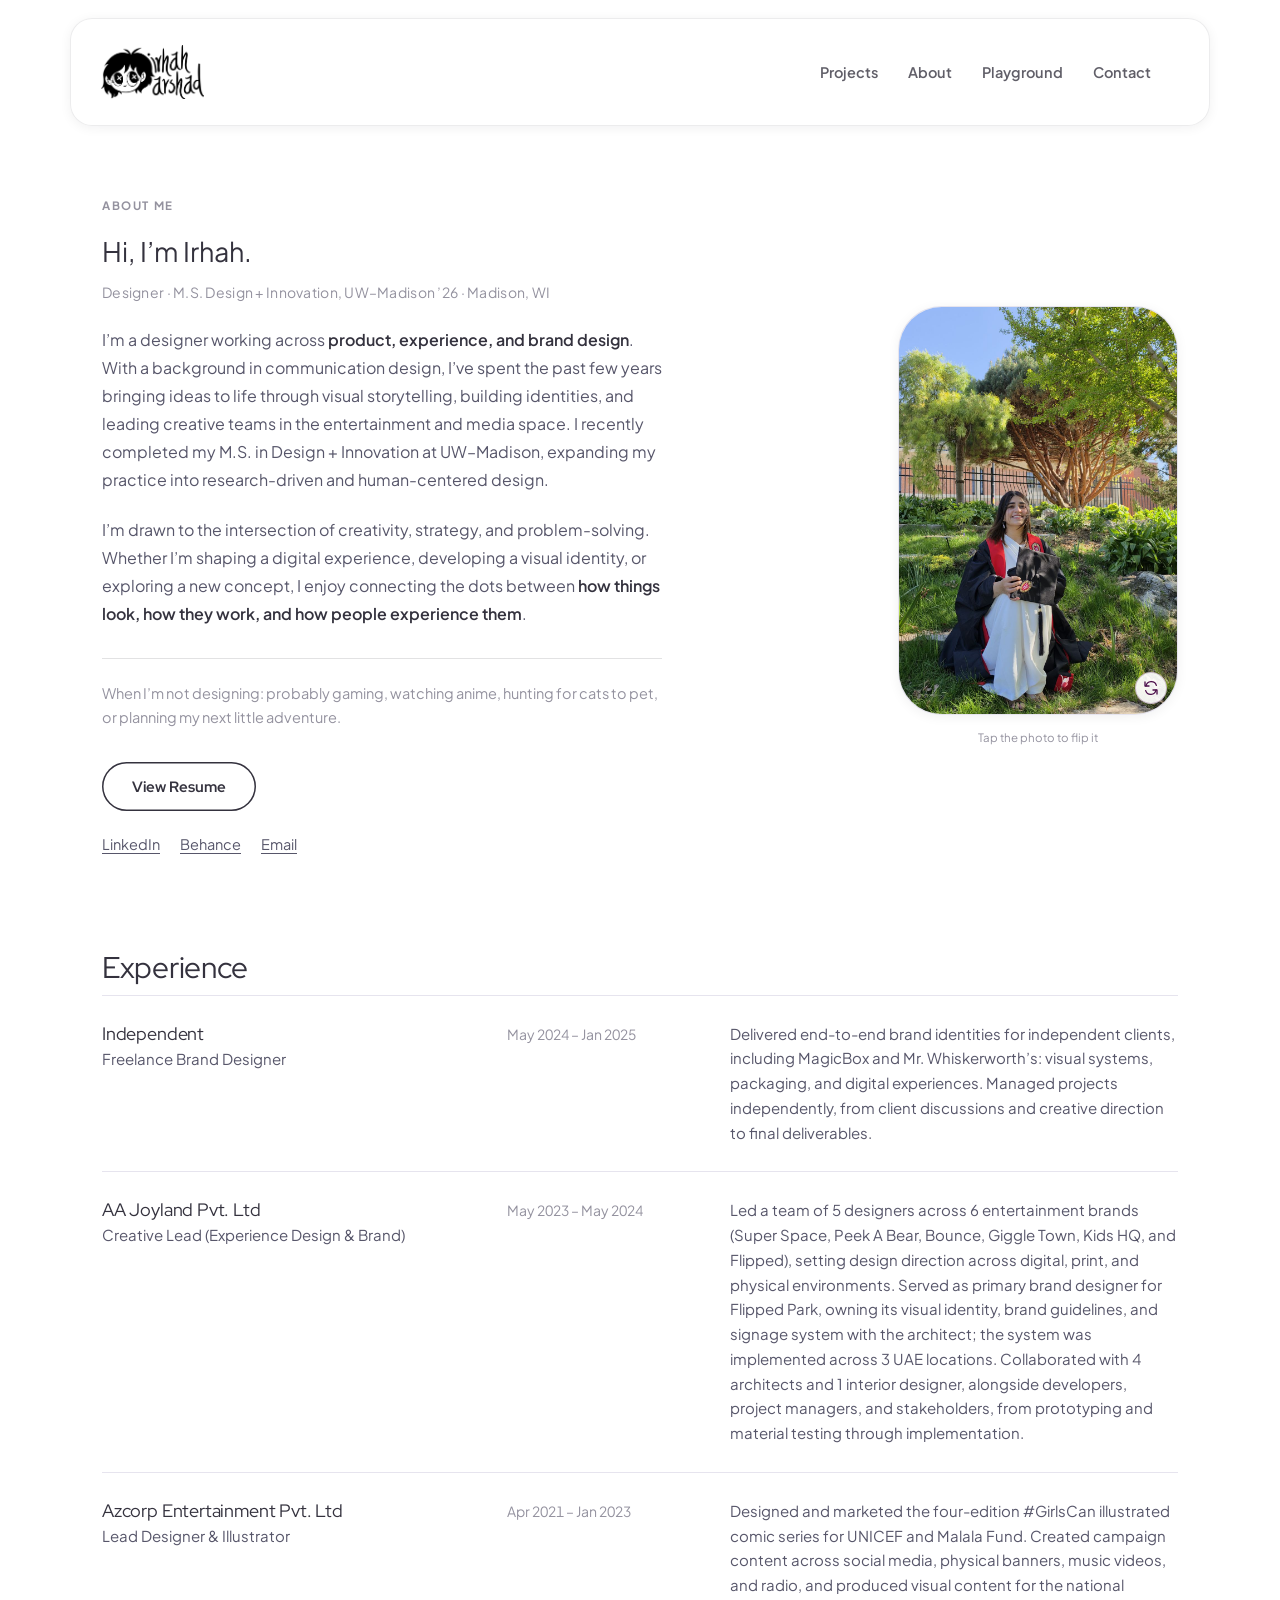
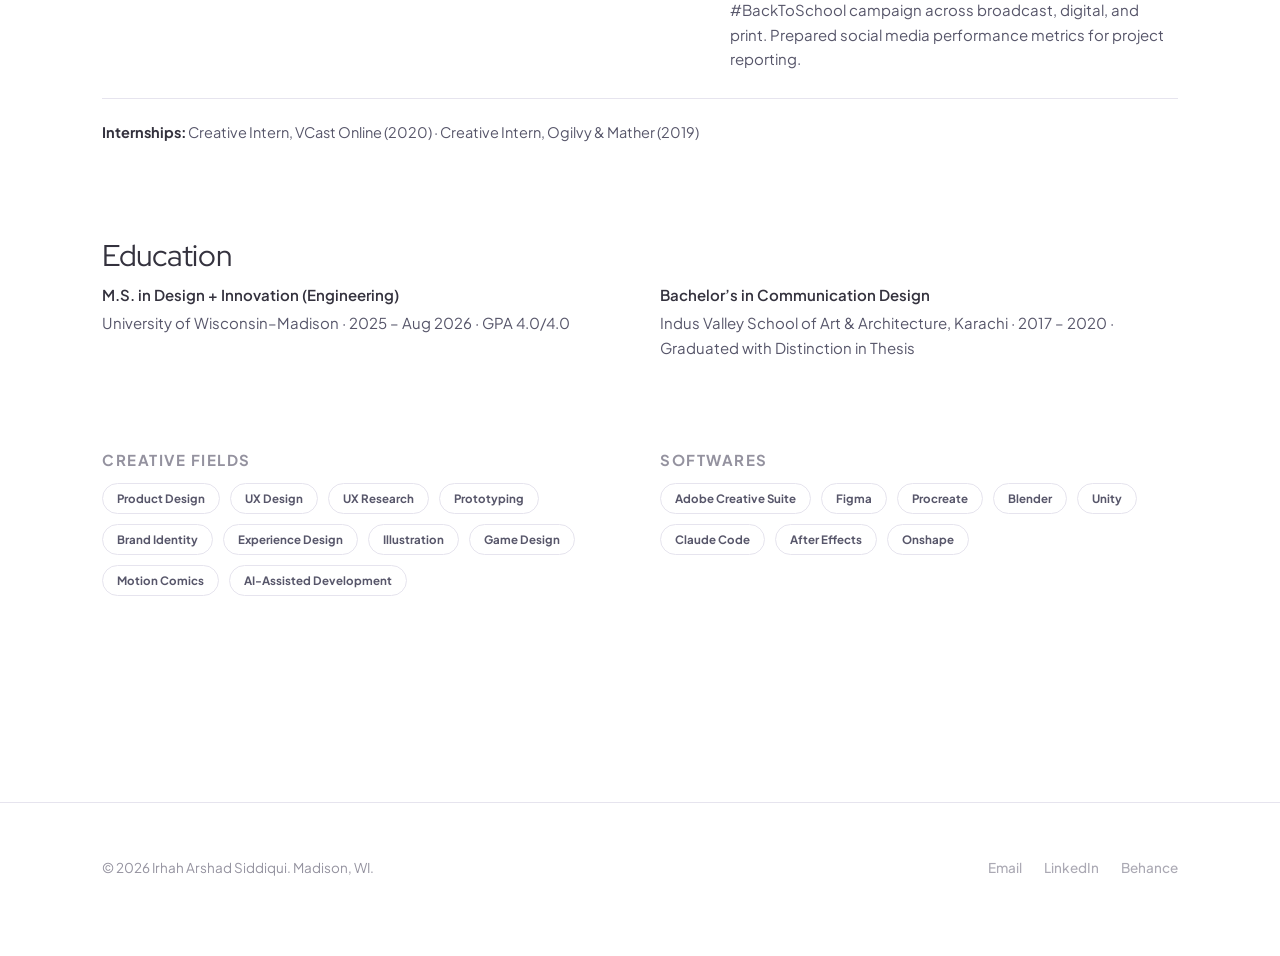
==== commit d011d13a: "Add favicon, add Imposter Lamp photo slideshow to the Playground, redesign the About page, re-crop t" ====
--- a/about.html
+++ b/about.html
@@ -121,8 +121,8 @@
       <span class="ab-eyebrow">About me</span>
       <p class="ab-statement">Hi, I&rsquo;m Irhah.</p>
       <p class="ab-tagline">Designer &middot; M.S. Design + Innovation, UW&ndash;Madison &rsquo;26 &middot; Madison, WI</p>
-      <p class="ab-sub">I&rsquo;m a Madison-based designer working across <strong>product, brand, and experience design</strong>. I recently completed my M.S. in Design + Innovation at UW&ndash;Madison, and before that I led creative teams and built brand identities across entertainment and media.</p>
-      <p class="ab-sub">My background is in communication design, where I fell for <strong>visual storytelling</strong> and building identities. Today I&rsquo;m drawn to where research, visual craft, and systems thinking meet, making things that feel thoughtful, intuitive, and engaging.</p>
+      <p class="ab-sub">I&rsquo;m a designer working across <strong>product, experience, and brand design</strong>. With a background in communication design, I&rsquo;ve spent the past few years bringing ideas to life through visual storytelling, building identities, and leading creative teams in the entertainment and media space. I recently completed my M.S. in Design + Innovation at UW&ndash;Madison, expanding my practice into research-driven and human-centered design.</p>
+      <p class="ab-sub">I&rsquo;m drawn to the intersection of creativity, strategy, and problem-solving. Whether I&rsquo;m shaping a digital experience, developing a visual identity, or exploring a new concept, I enjoy connecting the dots between <strong>how things look, how they work, and how people experience them</strong>.</p>
       <p class="ab-sub ab-aside">When I&rsquo;m not designing: probably gaming, watching anime, hunting for cats to pet, or planning my next little adventure.</p>
       <a class="btn btn-primary" href="assets/Irhah-Arshad-Resume.pdf" target="_blank" rel="noopener">View Resume</a>
       <p class="ab-links"><a href="https://www.linkedin.com/in/irhah-arshad" target="_blank" rel="noopener">LinkedIn</a><a href="https://www.behance.net/irhaharshad" target="_blank" rel="noopener">Behance</a><a href="mailto:irhahdesigns@gmail.com">Email</a></p>
